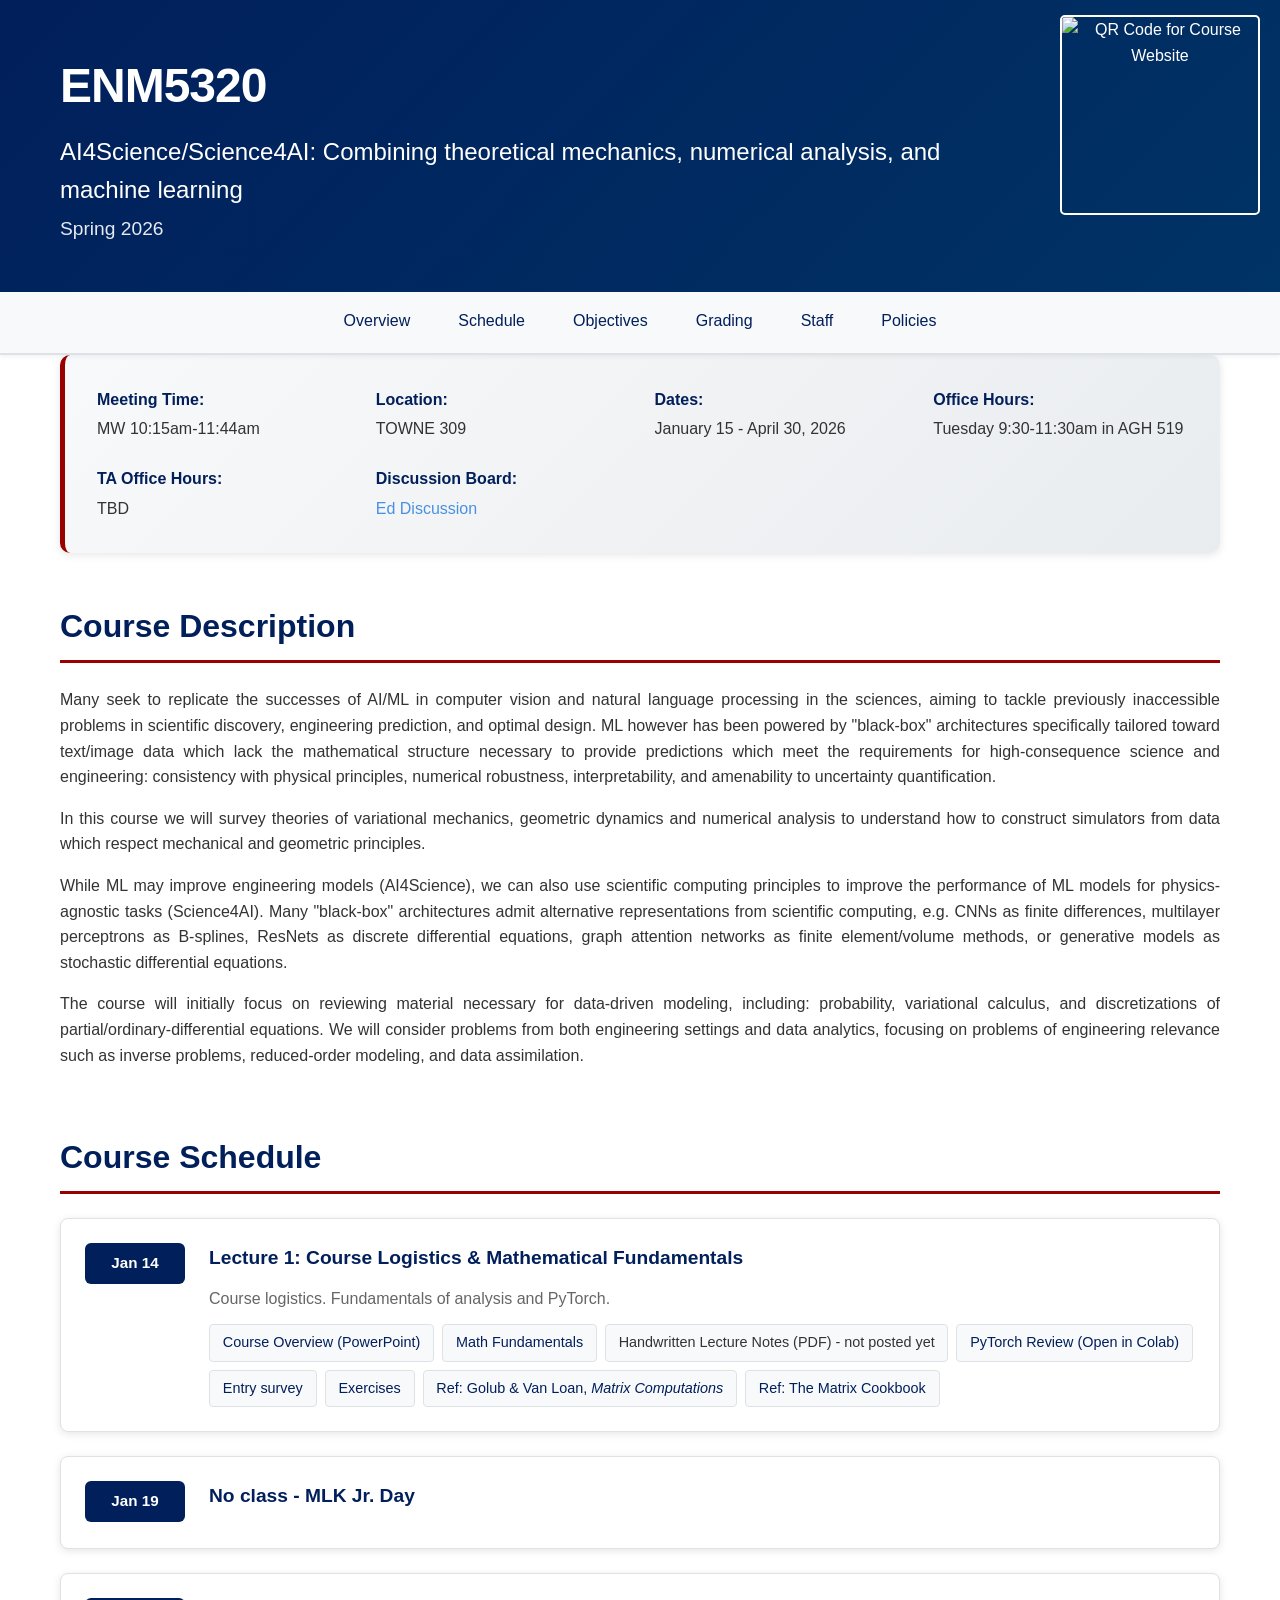
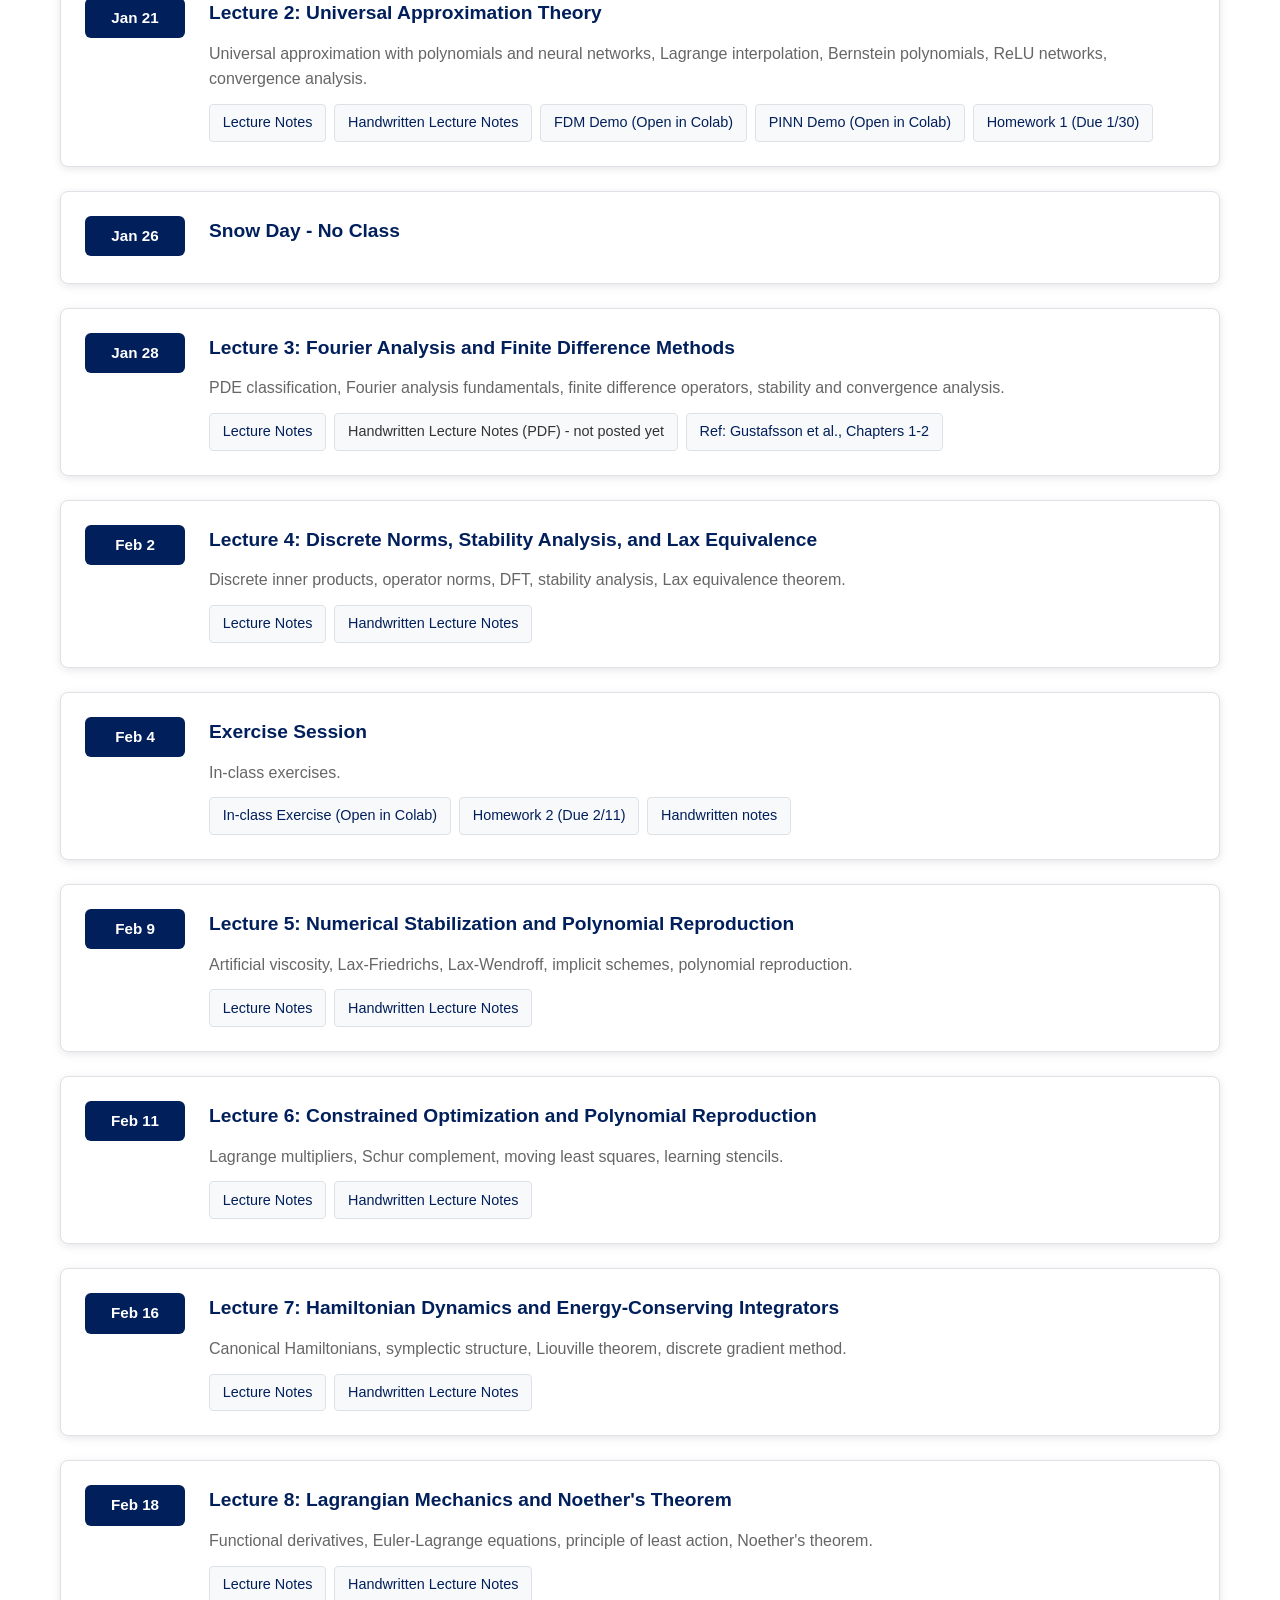
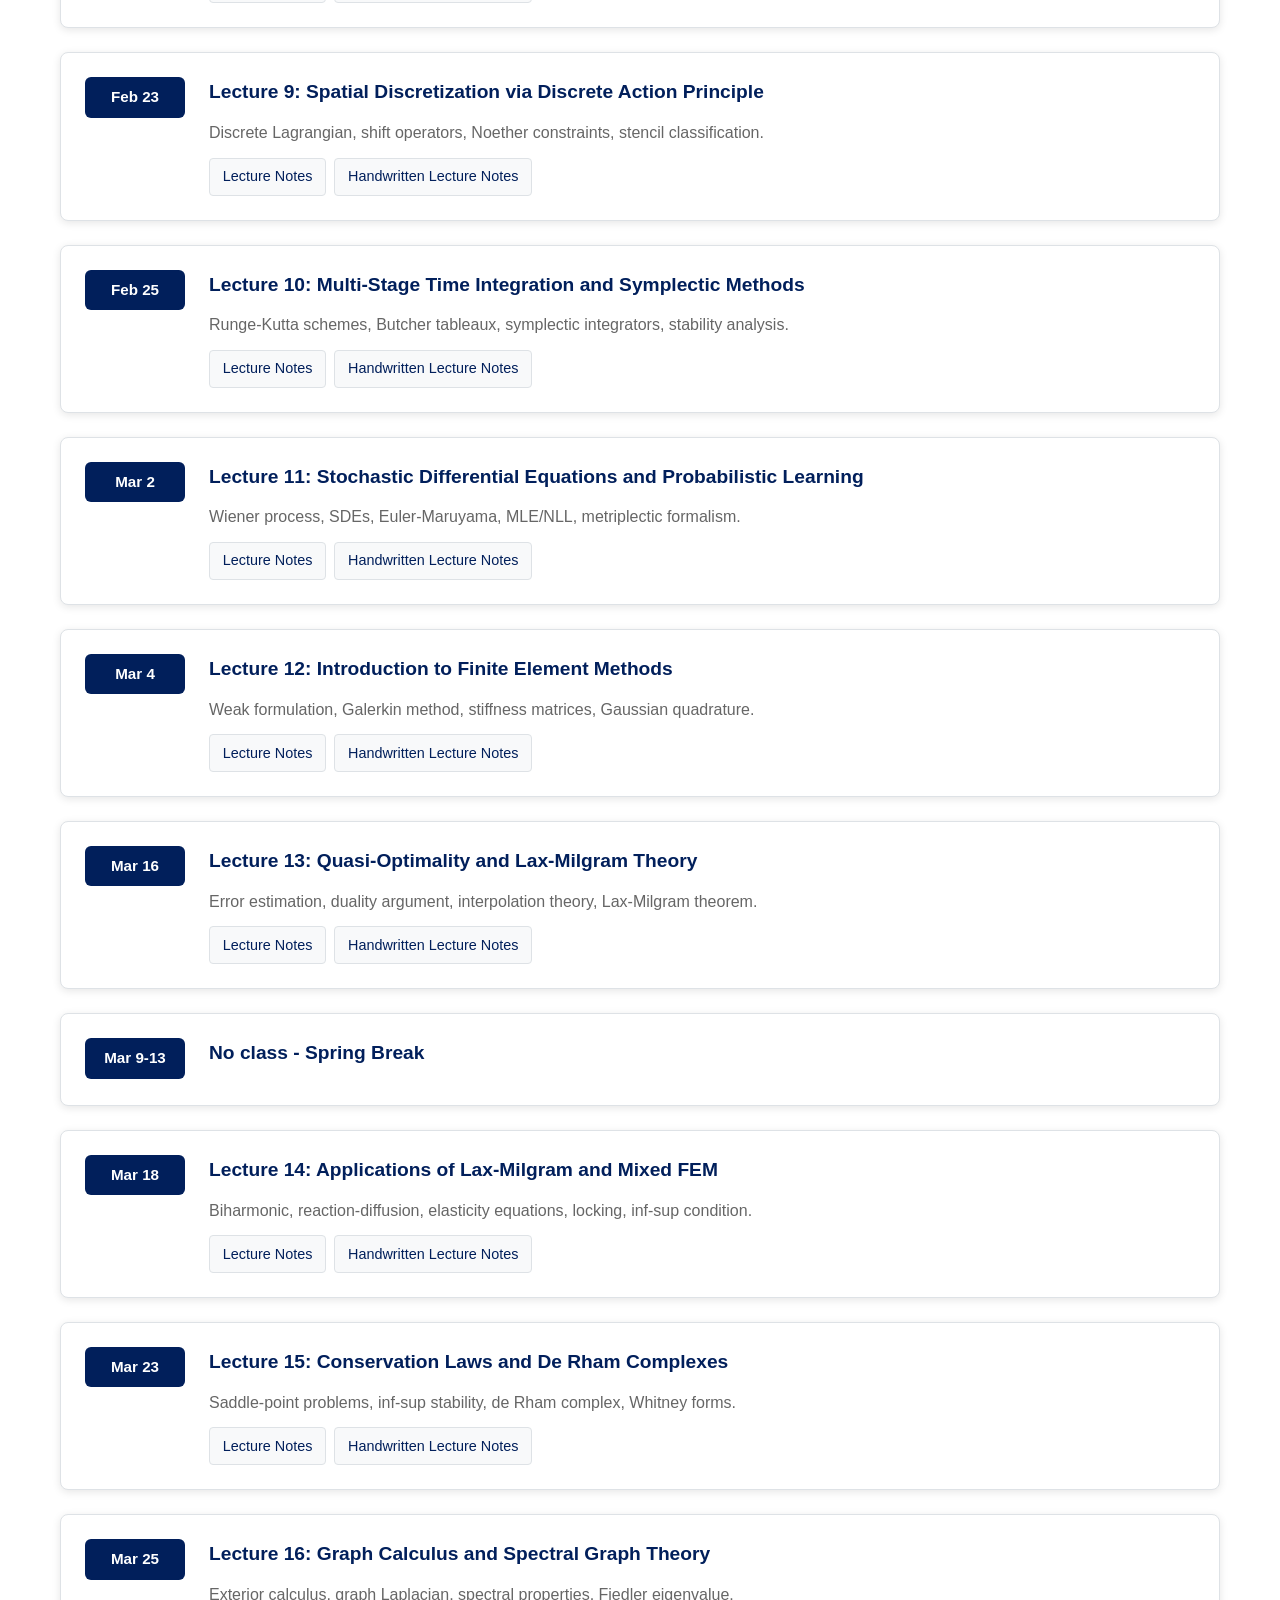
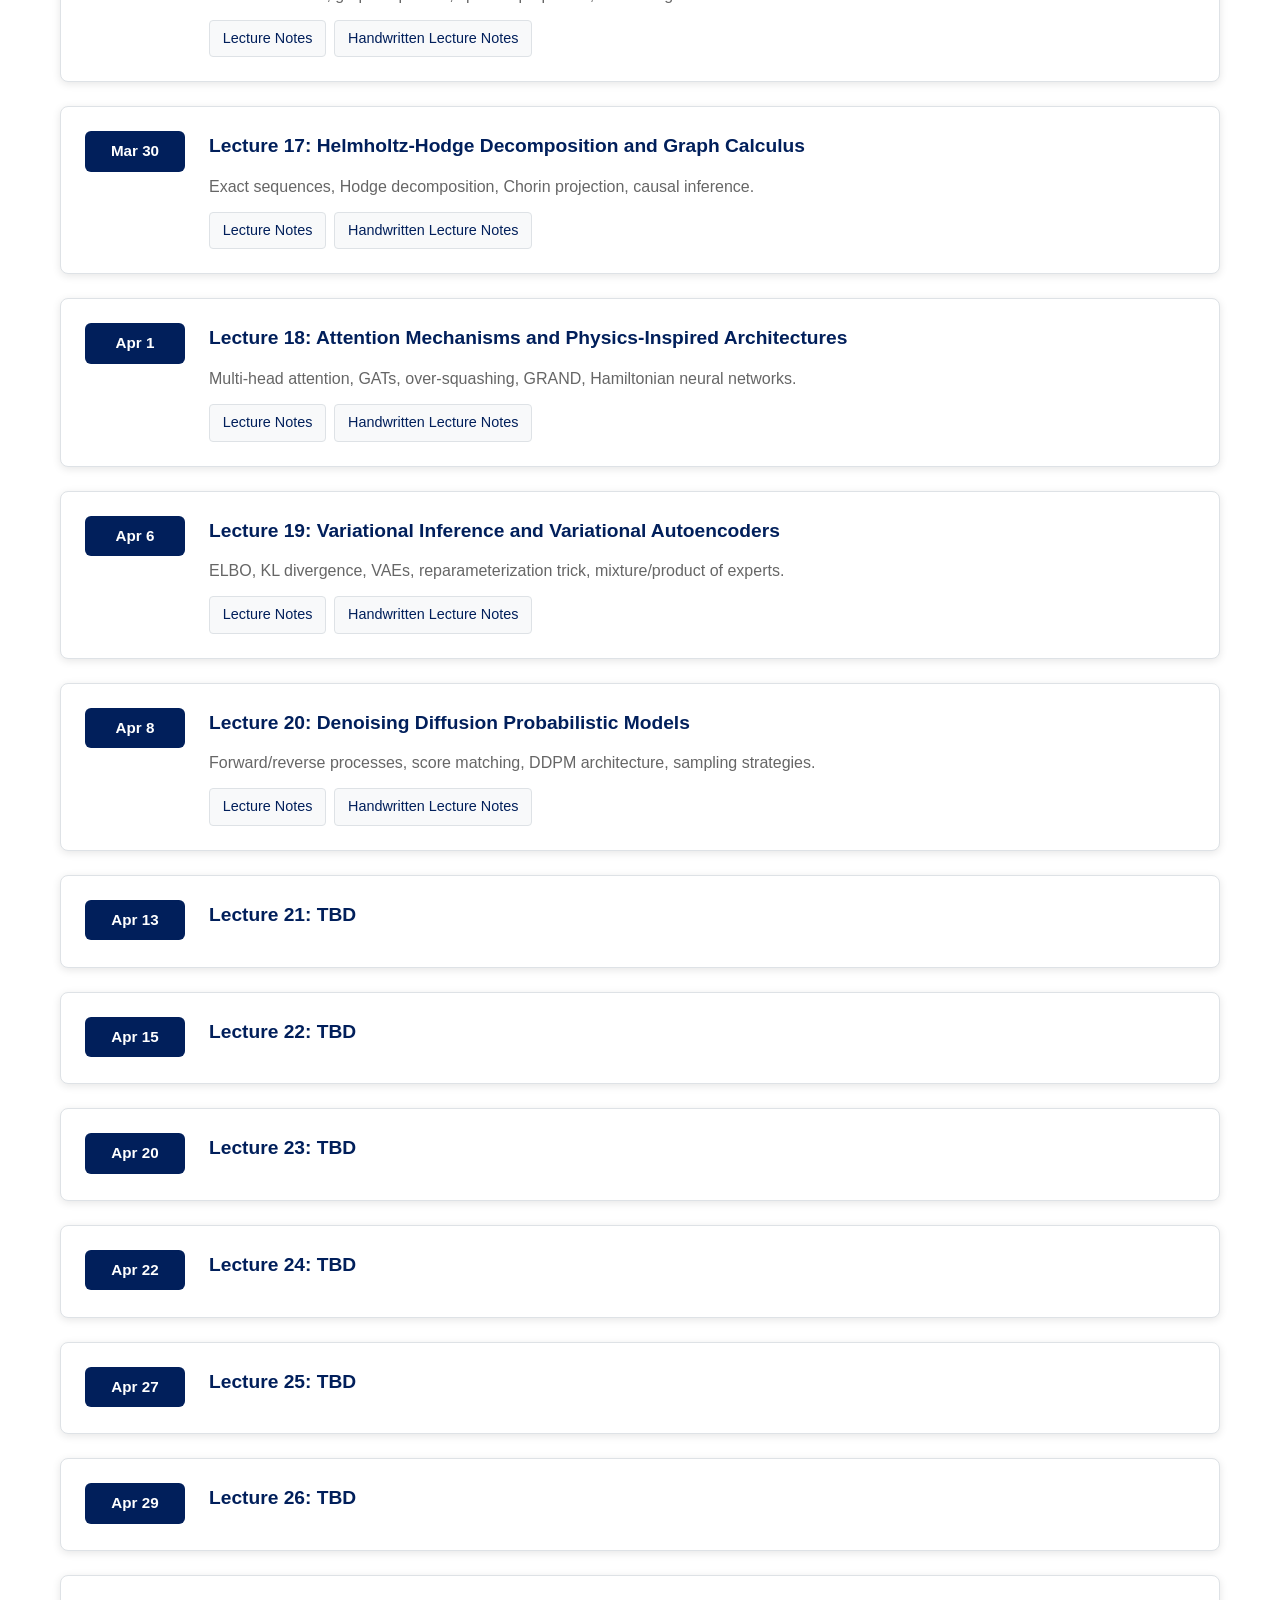
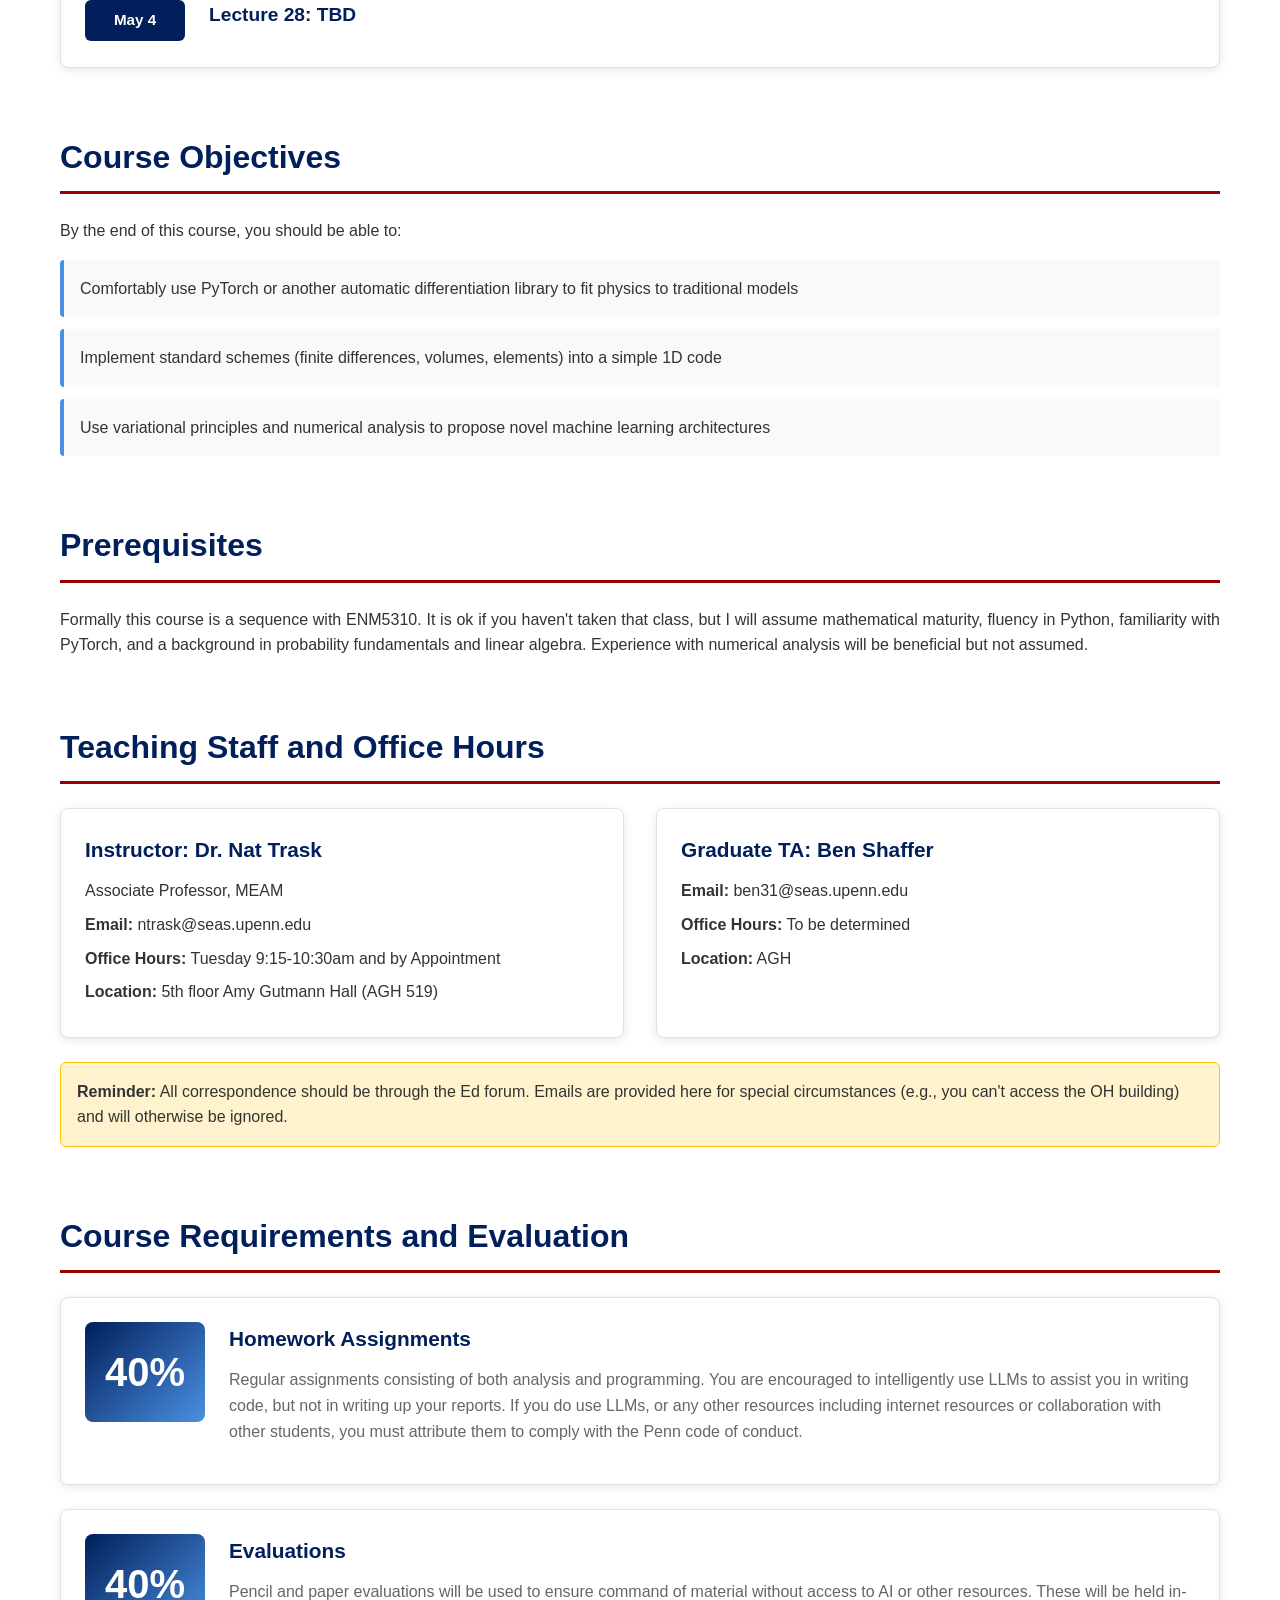
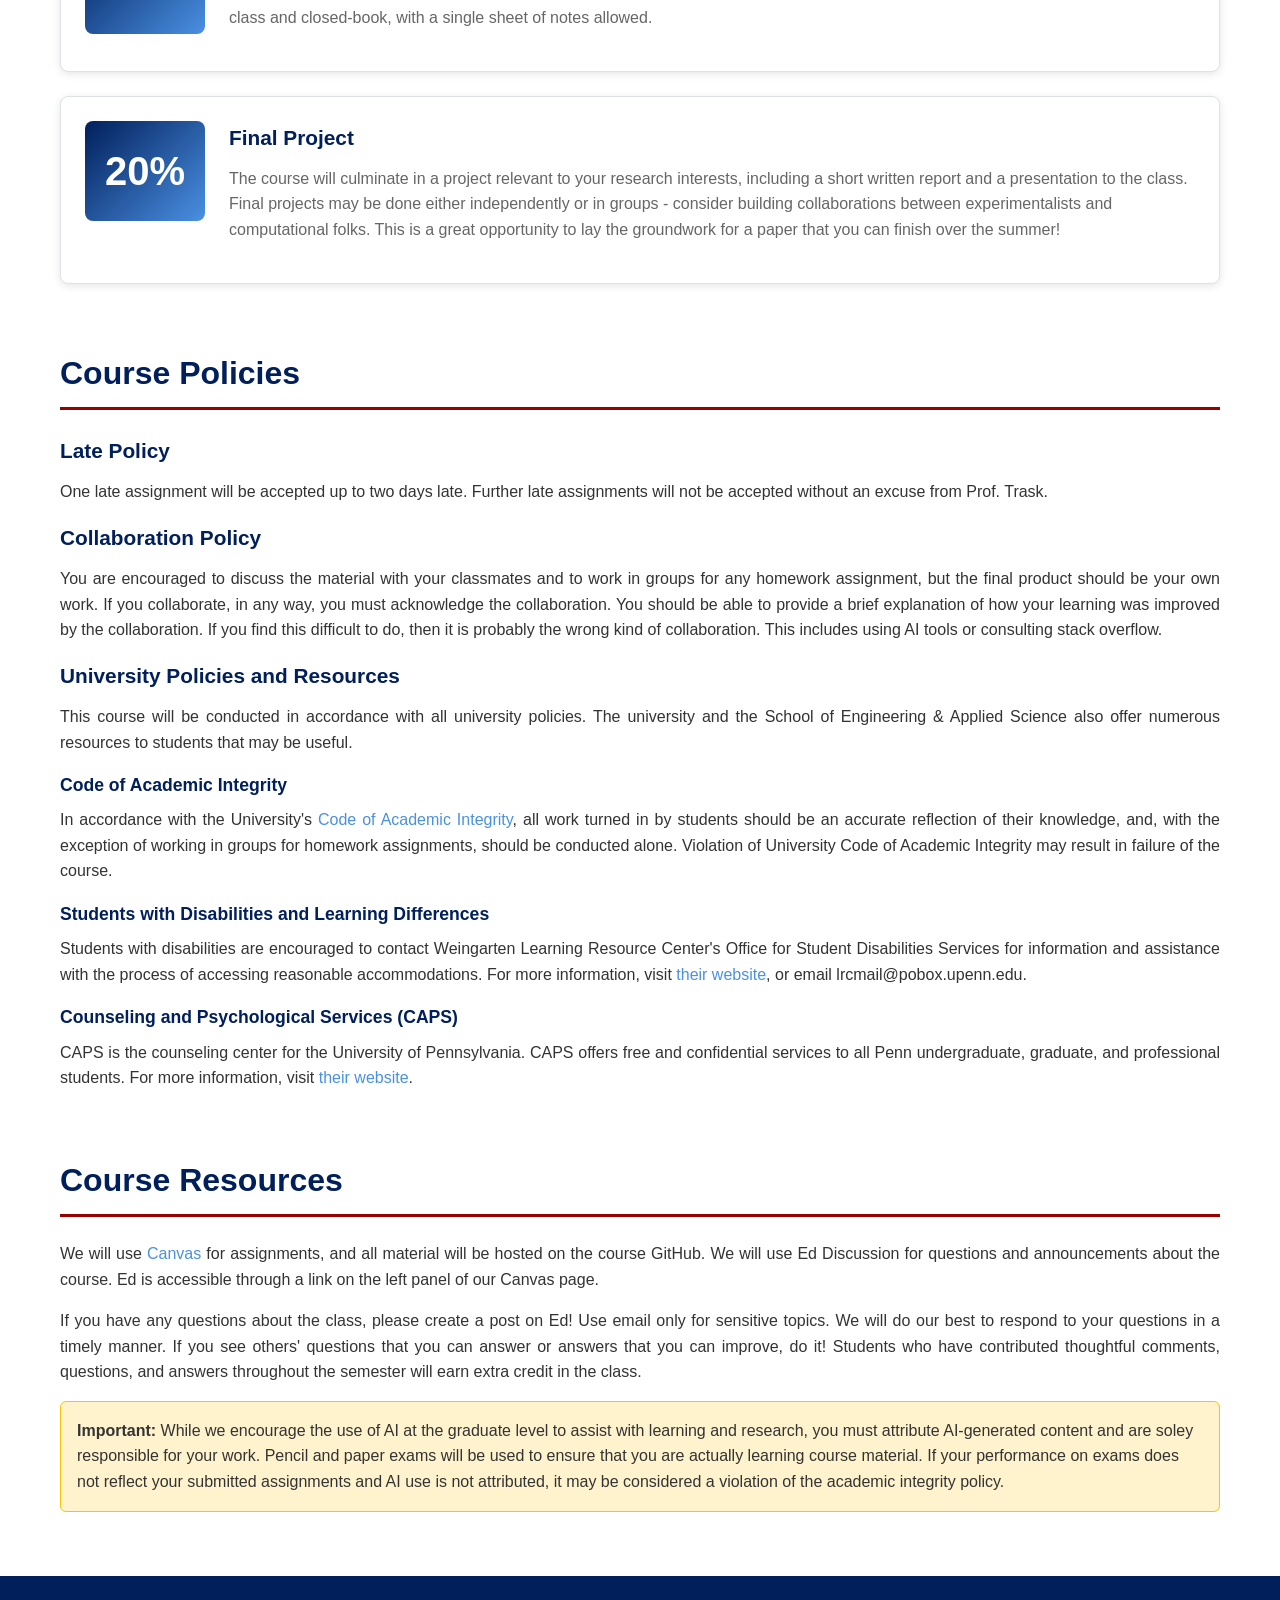
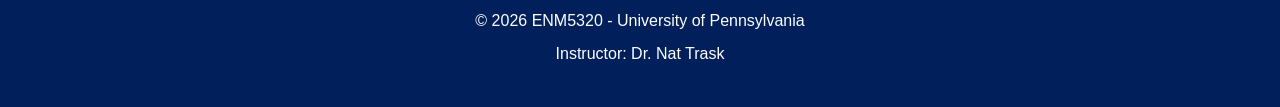
==== index.html @ baf9ade8 "add link to handwritten notes in resources section" ====
<!DOCTYPE html>
<html lang="en">
<head>
    <meta charset="UTF-8">
    <meta name="viewport" content="width=device-width, initial-scale=1.0">
    <title>ENM5320 - AI4Science/Science4AI - Spring 2026</title>
    <link rel="stylesheet" href="styles.css">
</head>
<body>
    <header style="position: relative;">
        <img src="qrcode_natrask.github.io.png" alt="QR Code for Course Website" style="position: absolute; top: 15px; right: 20px; width: 200px; height: 200px; border: 2px solid white; border-radius: 5px;">
        <div class="container" style="text-align: left; padding-right: 220px;">
            <h1 style="text-align: left;">ENM5320</h1>
            <p class="subtitle" style="text-align: left;">AI4Science/Science4AI: Combining theoretical mechanics, numerical analysis, and machine learning</p>
            <p class="term" style="text-align: left;">Spring 2026</p>
        </div>
    </header>

    <nav>
        <div class="container">
            <ul>
                <li><a href="#overview">Overview</a></li>
                <li><a href="#schedule">Schedule</a></li>
                <li><a href="#objectives">Objectives</a></li>
                <li><a href="#grading">Grading</a></li>
                <li><a href="#staff">Staff</a></li>
                <li><a href="#policies">Policies</a></li>
            </ul>
        </div>
    </nav>

    <main class="container">
        <!-- Course Info Box -->
        <section class="course-info">
            <div class="info-grid">
                <div class="info-item">
                    <strong>Meeting Time:</strong> MW 10:15am-11:44am
                </div>
                <div class="info-item">
                    <strong>Location:</strong> TOWNE 309
                </div>
                <div class="info-item">
                    <strong>Dates:</strong> January 15 - April 30, 2026
                </div>
                <div class="info-item">
                    <strong>Office Hours:</strong> Tuesday 9:30-11:30am in AGH 519
                </div>
                <div class="info-item">
                    <strong>TA Office Hours:</strong> TBD
                </div>
                <div class="info-item">
                    <strong>Discussion Board:</strong> <a href="https://edstem.org/us/courses/74501" target="_blank">Ed Discussion</a>
                </div>
            </div>
        </section>

        <!-- Description -->
        <section id="overview">
            <h2>Course Description</h2>
            <p>Many seek to replicate the successes of AI/ML in computer vision and natural language processing in the sciences, aiming to tackle previously inaccessible problems in scientific discovery, engineering prediction, and optimal design. ML however has been powered by "black-box" architectures specifically tailored toward text/image data which lack the mathematical structure necessary to provide predictions which meet the requirements for high-consequence science and engineering: consistency with physical principles, numerical robustness, interpretability, and amenability to uncertainty quantification.</p>
            
            <p>In this course we will survey theories of variational mechanics, geometric dynamics and numerical analysis to understand how to construct simulators from data which respect mechanical and geometric principles.</p>
            
            <p>While ML may improve engineering models (AI4Science), we can also use scientific computing principles to improve the performance of ML models for physics-agnostic tasks (Science4AI). Many "black-box" architectures admit alternative representations from scientific computing, e.g. CNNs as finite differences, multilayer perceptrons as B-splines, ResNets as discrete differential equations, graph attention networks as finite element/volume methods, or generative models as stochastic differential equations.</p>
            
            <p>The course will initially focus on reviewing material necessary for data-driven modeling, including: probability, variational calculus, and discretizations of partial/ordinary-differential equations. We will consider problems from both engineering settings and data analytics, focusing on problems of engineering relevance such as inverse problems, reduced-order modeling, and data assimilation.</p>
        </section>

        <!-- Schedule -->
        <section id="schedule">
            <h2>Course Schedule</h2>
            <div class="schedule">
                <!-- January -->
                <div class="lecture-item">
                    <div class="lecture-date">Jan 14</div>
                    <div class="lecture-content">
                        <h3>Lecture 1: Course Logistics & Mathematical Fundamentals</h3>
                        <p>Course logistics. Fundamentals of analysis and PyTorch.</p>
                        <ul class="resources">
                            <li><a href="NewMaterial/Lecture01_Jan15/overview.pptx">Course Overview (PowerPoint)</a></li>
                            <li><a href="NewMaterial/Lecture01_Jan15/Analysis.html">Math Fundamentals</a></li>
                            <li>Handwritten Lecture Notes (PDF) - not posted yet</li>
                            <li><a href="https://colab.research.google.com/github/natrask/ENM5320-2026/blob/main/NewMaterial/Lecture01_Jan15/pytorch_review.ipynb" target="_blank">PyTorch Review (Open in Colab)</a></li>
                            <li><a href="https://forms.gle/CsouW39mNvYSPHX8A">Entry survey</a></li>
                            <li><a href="NewMaterial/Lecture01_Jan15/Exercises.html">Exercises</a></li>
                            <li><a href="https://find.library.upenn.edu/catalog/9977066647603681?hld_id=53791354980003681" target="_blank"> Ref: Golub & Van Loan, <em>Matrix Computations</em></a></li>
                            <li><a href="https://www.math.uwaterloo.ca/~hwolkowi/matrixcookbook.pdf" target="_blank">Ref: The Matrix Cookbook</a></li>
                        </ul>
                    </div>
                </div>

                <div class="lecture-item">
                    <div class="lecture-date">Jan 19</div>
                    <div class="lecture-content">
                        <h3>No class - MLK Jr. Day</h3>
                    </div>
                </div>

                <div class="lecture-item">
                    <div class="lecture-date">Jan 21</div>
                    <div class="lecture-content">
                        <h3>Lecture 2: Universal Approximation Theory</h3>
                        <p>Universal approximation with polynomials and neural networks, Lagrange interpolation, Bernstein polynomials, ReLU networks, convergence analysis.</p>
                        <ul class="resources">
                            <li><a href="NewMaterial/Lecture02_Jan20/Lecture_2.html">Lecture Notes</a></li>
                            <li><a href="2025_lecturenotes/Lecture_2.pdf">Handwritten Lecture Notes</a></li>
                            <li><a href="https://colab.research.google.com/github/natrask/ENM5320-2026/blob/main/NewMaterial/Lecture02_Jan20/FDM_demo.ipynb" target="_blank">FDM Demo (Open in Colab)</a></li>
                            <li><a href="https://colab.research.google.com/github/natrask/ENM5320-2026/blob/main/NewMaterial/Lecture02_Jan20/PINN_demo.ipynb" target="_blank">PINN Demo (Open in Colab)</a></li>
                            <li><a href="NewMaterial/Lecture02_Jan20/homework1.html">Homework 1 (Due 1/30)</a></li>
                        </ul>
                    </div>
                </div>

                <div class="lecture-item">
                    <div class="lecture-date">Jan 26</div>
                    <div class="lecture-content">
                        <h3>Snow Day - No Class</h3>
                    </div>
                </div>

                <div class="lecture-item">
                    <div class="lecture-date">Jan 28</div>
                    <div class="lecture-content">
                        <h3>Lecture 3: Fourier Analysis and Finite Difference Methods</h3>
                        <p>PDE classification, Fourier analysis fundamentals, finite difference operators, stability and convergence analysis.</p>
                        <ul class="resources">
                            <li><a href="NewMaterial/Lecture02_Jan22/Lecture_3.html">Lecture Notes</a></li>
                            <li>Handwritten Lecture Notes (PDF) - not posted yet</li>
                            <li><a href="https://find.library.upenn.edu/catalog/9977071082103681?hld_id=53499053800003681" target="_blank">Ref: Gustafsson et al., Chapters 1-2</a></li>
                        </ul>
                    </div>
                </div>

                <!-- February -->
                <div class="lecture-item">
                    <div class="lecture-date">Feb 2</div>
                    <div class="lecture-content">
                        <h3>Lecture 4: Discrete Norms, Stability Analysis, and Lax Equivalence</h3>
                        <p>Discrete inner products, operator norms, DFT, stability analysis, Lax equivalence theorem.</p>
                        <ul class="resources">
                            <li><a href="NewMaterial/Lecture03_Jan27/Lecture_4.html">Lecture Notes</a></li>
                            <li><a href="2025_lecturenotes/Lecture_4.pdf">Handwritten Lecture Notes</a></li>
                        </ul>
                    </div>
                </div>

                <div class="lecture-item">
                    <div class="lecture-date">Feb 4</div>
                    <div class="lecture-content">
                        <h3>Exercise Session</h3>
                        <p>In-class exercises.</p>
                        <ul class="resources">
                            <li><a href="https://colab.research.google.com/github/natrask/ENM5320-2026/blob/main/NewMaterial/Lecture06_Feb05/inclass.ipynb" target="_blank">In-class Exercise (Open in Colab)</a></li>
                            <li><a href="NewMaterial/Lecture06_Feb05/homework2.html">Homework 2 (Due 2/11)</a></li>
                            <li><a href="NewMaterial/Lecture06_Feb05/feb_4_notes.pdf" target="_blank">Handwritten notes</a></li>
                        </ul>
                    </div>
                </div>

                <div class="lecture-item">
                    <div class="lecture-date">Feb 9</div>
                    <div class="lecture-content">
                        <h3>Lecture 5: Numerical Stabilization and Polynomial Reproduction</h3>
                        <p>Artificial viscosity, Lax-Friedrichs, Lax-Wendroff, implicit schemes, polynomial reproduction.</p>
                        <ul class="resources">
                            <li><a href="NewMaterial/Lecture04_Jan29/Lecture_5.html">Lecture Notes</a></li>
                            <li><a href="2025_lecturenotes/Lecture_5.pdf">Handwritten Lecture Notes</a></li>
                        </ul>
                    </div>
                </div>

                <div class="lecture-item">
                    <div class="lecture-date">Feb 11</div>
                    <div class="lecture-content">
                        <h3>Lecture 6: Constrained Optimization and Polynomial Reproduction</h3>
                        <p>Lagrange multipliers, Schur complement, moving least squares, learning stencils.</p>
                        <ul class="resources">
                            <li><a href="NewMaterial/Lecture06_Feb03/Lecture_6.html">Lecture Notes</a></li>
                            <li><a href="2025_lecturenotes/Lecture_6.pdf">Handwritten Lecture Notes</a></li>
                        </ul>
                    </div>
                </div>

                <div class="lecture-item">
                    <div class="lecture-date">Feb 16</div>
                    <div class="lecture-content">
                        <h3>Lecture 7: Hamiltonian Dynamics and Energy-Conserving Integrators</h3>
                        <p>Canonical Hamiltonians, symplectic structure, Liouville theorem, discrete gradient method.</p>
                        <ul class="resources">
                            <li><a href="NewMaterial/Lecture07_Feb05/Lecture_7.html">Lecture Notes</a></li>
                            <li><a href="2025_lecturenotes/Lecture_7.pdf">Handwritten Lecture Notes</a></li>
                        </ul>
                    </div>
                </div>

                <div class="lecture-item">
                    <div class="lecture-date">Feb 18</div>
                    <div class="lecture-content">
                        <h3>Lecture 8: Lagrangian Mechanics and Noether's Theorem</h3>
                        <p>Functional derivatives, Euler-Lagrange equations, principle of least action, Noether's theorem.</p>
                        <ul class="resources">
                            <li><a href="NewMaterial/Lecture08_Feb12/Lecture_8.html">Lecture Notes</a></li>
                            <li><a href="2025_lecturenotes/Lecture_8.pdf">Handwritten Lecture Notes</a></li>
                        </ul>
                    </div>
                </div>

                <div class="lecture-item">
                    <div class="lecture-date">Feb 23</div>
                    <div class="lecture-content">
                        <h3>Lecture 9: Spatial Discretization via Discrete Action Principle</h3>
                        <p>Discrete Lagrangian, shift operators, Noether constraints, stencil classification.</p>
                        <ul class="resources">
                            <li><a href="NewMaterial/Lecture09_Feb17/Lecture_9.html">Lecture Notes</a></li>
                            <li><a href="2025_lecturenotes/Lecture_9.pdf">Handwritten Lecture Notes</a></li>
                        </ul>
                    </div>
                </div>

                <div class="lecture-item">
                    <div class="lecture-date">Feb 25</div>
                    <div class="lecture-content">
                        <h3>Lecture 10: Multi-Stage Time Integration and Symplectic Methods</h3>
                        <p>Runge-Kutta schemes, Butcher tableaux, symplectic integrators, stability analysis.</p>
                        <ul class="resources">
                            <li><a href="NewMaterial/Lecture10_Feb19/Lecture_10.html">Lecture Notes</a></li>
                            <li><a href="2025_lecturenotes/Lecture_10.pdf">Handwritten Lecture Notes</a></li>
                        </ul>
                    </div>
                </div>

                <div class="lecture-item">
                    <div class="lecture-date">Mar 2</div>
                    <div class="lecture-content">
                        <h3>Lecture 11: Stochastic Differential Equations and Probabilistic Learning</h3>
                        <p>Wiener process, SDEs, Euler-Maruyama, MLE/NLL, metriplectic formalism.</p>
                        <ul class="resources">
                            <li><a href="NewMaterial/Lecture11_Feb24/Lecture_11.html">Lecture Notes</a></li>
                            <li><a href="2025_lecturenotes/Lecture_11.pdf">Handwritten Lecture Notes</a></li>
                        </ul>
                    </div>
                </div>

                <!-- March -->
                <div class="lecture-item">
                    <div class="lecture-date">Mar 4</div>
                    <div class="lecture-content">
                        <h3>Lecture 12: Introduction to Finite Element Methods</h3>
                        <p>Weak formulation, Galerkin method, stiffness matrices, Gaussian quadrature.</p>
                        <ul class="resources">
                            <li><a href="NewMaterial/Lecture12_Feb26/Lecture_12.html">Lecture Notes</a></li>
                            <li><a href="2025_lecturenotes/Lecture_12.pdf">Handwritten Lecture Notes</a></li>
                        </ul>
                    </div>
                </div>

                <div class="lecture-item">
                    <div class="lecture-date">Mar 16</div>
                    <div class="lecture-content">
                        <h3>Lecture 13: Quasi-Optimality and Lax-Milgram Theory</h3>
                        <p>Error estimation, duality argument, interpolation theory, Lax-Milgram theorem.</p>
                        <ul class="resources">
                            <li><a href="NewMaterial/Lecture13_Feb26/Lecture_13.html">Lecture Notes</a></li>
                            <li><a href="2025_lecturenotes/Lecture_13.pdf">Handwritten Lecture Notes</a></li>
                        </ul>
                    </div>
                </div>

                <div class="lecture-item">
                    <div class="lecture-date">Mar 9-13</div>
                    <div class="lecture-content">
                        <h3>No class - Spring Break</h3>
                    </div>
                </div>

                <div class="lecture-item">
                    <div class="lecture-date">Mar 18</div>
                    <div class="lecture-content">
                        <h3>Lecture 14: Applications of Lax-Milgram and Mixed FEM</h3>
                        <p>Biharmonic, reaction-diffusion, elasticity equations, locking, inf-sup condition.</p>
                        <ul class="resources">
                            <li><a href="NewMaterial/Lecture14_Mar05/Lecture_14.html">Lecture Notes</a></li>
                            <li><a href="2025_lecturenotes/Lecture_14.pdf">Handwritten Lecture Notes</a></li>
                        </ul>
                    </div>
                </div>

                <div class="lecture-item">
                    <div class="lecture-date">Mar 23</div>
                    <div class="lecture-content">
                        <h3>Lecture 15: Conservation Laws and De Rham Complexes</h3>
                        <p>Saddle-point problems, inf-sup stability, de Rham complex, Whitney forms.</p>
                        <ul class="resources">
                            <li><a href="NewMaterial/Lecture15_Mar17/Lecture_15.html">Lecture Notes</a></li>
                            <li><a href="2025_lecturenotes/Lecture_15.pdf">Handwritten Lecture Notes</a></li>
                        </ul>
                    </div>
                </div>

                <div class="lecture-item">
                    <div class="lecture-date">Mar 25</div>
                    <div class="lecture-content">
                        <h3>Lecture 16: Graph Calculus and Spectral Graph Theory</h3>
                        <p>Exterior calculus, graph Laplacian, spectral properties, Fiedler eigenvalue.</p>
                        <ul class="resources">
                            <li><a href="NewMaterial/Lecture16_Mar19/Lecture_16.html">Lecture Notes</a></li>
                            <li><a href="2025_lecturenotes/Lecture_16.pdf">Handwritten Lecture Notes</a></li>
                        </ul>
                    </div>
                </div>

                <div class="lecture-item">
                    <div class="lecture-date">Mar 30</div>
                    <div class="lecture-content">
                        <h3>Lecture 17: Helmholtz-Hodge Decomposition and Graph Calculus</h3>
                        <p>Exact sequences, Hodge decomposition, Chorin projection, causal inference.</p>
                        <ul class="resources">
                            <li><a href="NewMaterial/Lecture17_Mar24/Lecture_17.html">Lecture Notes</a></li>
                            <li><a href="2025_lecturenotes/Lecture_17.pdf">Handwritten Lecture Notes</a></li>
                        </ul>
                    </div>
                </div>

                <div class="lecture-item">
                    <div class="lecture-date">Apr 1</div>
                    <div class="lecture-content">
                        <h3>Lecture 18: Attention Mechanisms and Physics-Inspired Architectures</h3>
                        <p>Multi-head attention, GATs, over-squashing, GRAND, Hamiltonian neural networks.</p>
                        <ul class="resources">
                            <li><a href="NewMaterial/Lecture18_Mar26/Lecture_18.html">Lecture Notes</a></li>
                            <li><a href="2025_lecturenotes/Lecture_18.pdf">Handwritten Lecture Notes</a></li>
                        </ul>
                    </div>
                </div>

                <!-- April -->
                <div class="lecture-item">
                    <div class="lecture-date">Apr 6</div>
                    <div class="lecture-content">
                        <h3>Lecture 19: Variational Inference and Variational Autoencoders</h3>
                        <p>ELBO, KL divergence, VAEs, reparameterization trick, mixture/product of experts.</p>
                        <ul class="resources">
                            <li><a href="NewMaterial/Lecture19_Mar31/Lecture_19.html">Lecture Notes</a></li>
                            <li><a href="2025_lecturenotes/Lecture_19.pdf">Handwritten Lecture Notes</a></li>
                        </ul>
                    </div>
                </div>

                <div class="lecture-item">
                    <div class="lecture-date">Apr 8</div>
                    <div class="lecture-content">
                        <h3>Lecture 20: Denoising Diffusion Probabilistic Models</h3>
                        <p>Forward/reverse processes, score matching, DDPM architecture, sampling strategies.</p>
                        <ul class="resources">
                            <li><a href="NewMaterial/Lecture20_Apr02/Lecture_20.html">Lecture Notes</a></li>
                            <li><a href="2025_lecturenotes/Lecture_20.pdf">Handwritten Lecture Notes</a></li>
                        </ul>
                    </div>
                </div>

                <div class="lecture-item">
                    <div class="lecture-date">Apr 13</div>
                    <div class="lecture-content">
                        <h3>Lecture 21: TBD</h3>
                    </div>
                </div>

                <div class="lecture-item">
                    <div class="lecture-date">Apr 15</div>
                    <div class="lecture-content">
                        <h3>Lecture 22: TBD</h3>
                    </div>
                </div>

                <div class="lecture-item">
                    <div class="lecture-date">Apr 20</div>
                    <div class="lecture-content">
                        <h3>Lecture 23: TBD</h3>
                    </div>
                </div>

                <div class="lecture-item">
                    <div class="lecture-date">Apr 22</div>
                    <div class="lecture-content">
                        <h3>Lecture 24: TBD</h3>
                    </div>
                </div>

                <div class="lecture-item">
                    <div class="lecture-date">Apr 27</div>
                    <div class="lecture-content">
                        <h3>Lecture 25: TBD</h3>
                    </div>
                </div>

                <div class="lecture-item">
                    <div class="lecture-date">Apr 29</div>
                    <div class="lecture-content">
                        <h3>Lecture 26: TBD</h3>
                    </div>
                </div>

                <div class="lecture-item">
                    <div class="lecture-date">May 4</div>
                    <div class="lecture-content">
                        <h3>Lecture 28: TBD</h3>
                    </div>
                </div>
                <!-- 
                <div class="lecture-item">
                    <div class="lecture-date">Jan 22</div>
                    <div class="lecture-content">
                        <h3>Finite difference crash course</h3>
                        <p>Fourier analysis, grid functions, analysis for solutions to linear transport.</p>
                        <ul class="resources">
                            <li><a href="OldNotes/ENM5320/Lecture%20Notes/Lecture_2.pdf">Lecture notes</a></li>
                            <li><a href="OldNotes/ENM5320/Assignments/ENM5320__HW1.pdf">Homework 1</a> - Due 1/29</li>
                            <li><a href="OldNotes/ENM5320/Code/Lecture01.ipynb">Jupyter notebook</a></li>
                            <li><a href="https://find.library.upenn.edu/catalog/9977071082103681?hld_id=53499053800003681" target="_blank">E-book reference</a> (Ch. 1-2 of Gustafsson)</li>
                        </ul>
                    </div>
                </div>

                <div class="lecture-item">
                    <div class="lecture-date">Jan 29</div>
                    <div class="lecture-content">
                        <h3>Virtual lecture: Introduction to data-driven models</h3>
                        <p>Finite difference code and pytorch review.</p>
                        <ul class="resources">
                            <li><a href="https://www.youtube.com/watch?v=z7enURoFU3k" target="_blank">Lecture video</a></li>
                        </ul>
                    </div>
                </div>

                <div class="lecture-item">
                    <div class="lecture-date">Jan 31</div>
                    <div class="lecture-content">
                        <h3>Stability analysis and the Lax equivalence theorem</h3>
                        <p>Fundamental theorem of finite differences.</p>
                        <ul class="resources">
                            <li><a href="OldNotes/ENM5320/Lecture%20Notes/Lecture_4.pdf">Lecture notes</a></li>
                            <li><a href="OldNotes/ENM5320/Code/finiteDifferenceExample.ipynb">Example code (numpy)</a></li>
                        </ul>
                    </div>
                </div>

                <div class="lecture-item">
                    <div class="lecture-date">Feb 3</div>
                    <div class="lecture-content">
                        <h3>Designing learning architectures with consistency and stability guarantees</h3>
                        <ul class="resources">
                            <li><a href="OldNotes/ENM5320/Lecture%20Notes/Lecture_5.pdf">Lecture notes</a></li>
                            <li><a href="OldNotes/ENM5320/Code/PyTorchFDM.ipynb">Example code (PyTorch)</a></li>
                            <li><a href="OldNotes/ENM5320/Assignments/ENM5320__HW2.pdf">Homework 2</a> - Due 2/10</li>
                        </ul>
                    </div>
                </div>

                <div class="lecture-item">
                    <div class="lecture-date">Feb 5</div>
                    <div class="lecture-content">
                        <h3>Nonlinear stability analysis</h3>
                        <p>Constrained quadratic programming, and polynomial reproduction.</p>
                        <ul class="resources">
                            <li><a href="OldNotes/ENM5320/Lecture%20Notes/Lecture_6.pdf">Lecture notes</a></li>
                            <li><a href="OldNotes/ENM5320/Lecture%20Notes/Lecture_6_addendum.pdf">Lecture notes - addendum</a></li>
                        </ul>
                    </div>
                </div>

                <div class="lecture-item">
                    <div class="lecture-date">Feb 10</div>
                    <div class="lecture-content">
                        <h3>Coding tutorial: nonlinear stencils</h3>
                        <ul class="resources">
                            <li><a href="OldNotes/ENM5320/Code/Trainable_Nonlinear_Stencil.ipynb">Code</a></li>
                            <li><a href="https://www.youtube.com/watch?v=U6bb5Fv-i-c" target="_blank">YouTube lecture</a></li>
                        </ul>
                    </div>
                </div>

                <div class="lecture-item">
                    <div class="lecture-date">Feb 12</div>
                    <div class="lecture-content">
                        <h3>Hamiltonian systems and discrete gradients</h3>
                        <ul class="resources">
                            <li><a href="OldNotes/ENM5320/Lecture%20Notes/Lecture_7.pdf">Lecture notes</a></li>
                        </ul>
                    </div>
                </div>

                <div class="lecture-item">
                    <div class="lecture-date">Feb 17</div>
                    <div class="lecture-content">
                        <h3>Lagrangian mechanics</h3>
                        <p>Functional derivatives, the principle of least action, Legendre transforms and Noether's theorem.</p>
                        <ul class="resources">
                            <li><a href="OldNotes/ENM5320/Lecture%20Notes/Lecture_8.pdf">Lecture notes</a></li>
                            <li><a href="https://www.feynmanlectures.caltech.edu/II_19.html" target="_blank">Feynman lecture on least action</a></li>
                            <li><a href="https://greydanus.github.io/2020/03/10/lagrangian-nns/" target="_blank">Lagrangian neural networks</a></li>
                        </ul>
                    </div>
                </div>

                <div class="lecture-item">
                    <div class="lecture-date">Feb 19</div>
                    <div class="lecture-content">
                        <h3>Obtaining discrete structure-preserving stencils from the principle of least action</h3>
                        <ul class="resources">
                            <li><a href="OldNotes/ENM5320/Lecture%20Notes/Lecture_9.pdf">Lecture notes</a></li>
                            <li><a href="OldNotes/ENM5320/Lecture%20Notes/noether_thm_simple_proof.pdf">Additional proof for Noether's theorem</a></li>
                            <li><a href="OldNotes/ENM5320/Assignments/ENM5320__HW3.pdf">Homework 3</a> - Due 2/26</li>
                        </ul>
                    </div>
                </div>

                <div class="lecture-item">
                    <div class="lecture-date">Feb 24</div>
                    <div class="lecture-content">
                        <h3>Complete data-driven hyperbolic system model</h3>
                        <p>Time integration revisited: multi-stage/multi-step schemes, linear stability analysis, Stormer-Verlet.</p>
                        <ul class="resources">
                            <li><a href="OldNotes/ENM5320/Lecture%20Notes/Lecture_10.pdf">Lecture notes</a></li>
                            <li><a href="OldNotes/ENM5320/Code/HNN_demo/">Code</a></li>
                        </ul>
                    </div>
                </div>

                <div class="lecture-item">
                    <div class="lecture-date">Feb 26</div>
                    <div class="lecture-content">
                        <h3>Finishing last lecture, beginning midterm group miniprojects</h3>
                    </div>
                </div>

                <div class="lecture-item">
                    <div class="lecture-date">Mar 3</div>
                    <div class="lecture-content">
                        <h3>Stochastic processes</h3>
                        <p>Brief probability review. Maximum likelihood. Euler-Maruyama, and structure preserving stochastic dynamics.</p>
                        <ul class="resources">
                            <li><a href="OldNotes/ENM5320/Lecture%20Notes/Lecture_11.pdf">Lecture notes</a></li>
                            <li><a href="https://chrisrackauckas.com/assets/Papers/ChrisRackauckas-IntuitiveSDEs.pdf" target="_blank">Reference notes</a></li>
                        </ul>
                    </div>
                </div>

                <div class="lecture-item">
                    <div class="lecture-date">Mar 17</div>
                    <div class="lecture-content">
                        <h3>Introduction to Galerkin/Rayleigh-Ritz method and FEM</h3>
                        <p>Concluding finite difference method. FEM code tutorial.</p>
                        <ul class="resources">
                            <li><a href="OldNotes/ENM5320/Lecture%20Notes/Lecture_12.pdf">Lecture notes</a></li>
                            <li><a href="OldNotes/ENM5320/Code/finiteElement.py">Code</a></li>
                        </ul>
                    </div>
                </div>

                <div class="lecture-item">
                    <div class="lecture-date">Mar 19</div>
                    <div class="lecture-content">
                        <h3>Quasi-optimality estimates, nodal FEM and the interpolant</h3>
                        <p>Optimal convergence in L2/H1, abstract Lax-Milgram theory.</p>
                        <ul class="resources">
                            <li><a href="OldNotes/ENM5320/Lecture%20Notes/Lecture_13.pdf">Lecture notes</a></li>
                            <li><a href="OldNotes/ENM5320/Code/FEMconvergence.ipynb">Code</a></li>
                            <li>References: <a href="https://www.amazon.com/Numerical-Solution-Differential-Equations-Mathematics/dp/048646900X" target="_blank">Johnson</a>, <a href="https://link.springer.com/book/10.1007/978-0-387-75934-0" target="_blank">Brenner & Scott</a></li>
                        </ul>
                    </div>
                </div>

                <div class="lecture-item">
                    <div class="lecture-date">Mar 24/26</div>
                    <div class="lecture-content">
                        <h3>Application of Lax-Milgram</h3>
                        <p>Reaction-diffusion, elasticity, and incompressibility. Mixed finite element methods.</p>
                        <ul class="resources">
                            <li><a href="OldNotes/ENM5320/Lecture%20Notes/Lecture_14.pdf">Lecture notes</a></li>
                        </ul>
                    </div>
                </div>

                <div class="lecture-item">
                    <div class="lecture-date">Mar 31</div>
                    <div class="lecture-content">
                        <h3>Mixed finite element methods continued</h3>
                        <p>Inf-sup compatibility. Conservation structure and nonlinear perturbations.</p>
                        <ul class="resources">
                            <li><a href="OldNotes/ENM5320/Lecture%20Notes/Lecture_15.pdf">Lecture notes</a></li>
                        </ul>
                    </div>
                </div> -->
            </div>
        </section>

        <!-- Course Objectives -->
        <section id="objectives">
            <h2>Course Objectives</h2>
            <p>By the end of this course, you should be able to:</p>
            <ul class="objectives-list">
                <li>Comfortably use PyTorch or another automatic differentiation library to fit physics to traditional models</li>
                <li>Implement standard schemes (finite differences, volumes, elements) into a simple 1D code</li>
                <li>Use variational principles and numerical analysis to propose novel machine learning architectures</li>
            </ul>
        </section>

        <!-- Prerequisites -->
        <section id="prerequisites">
            <h2>Prerequisites</h2>
            <p>Formally this course is a sequence with ENM5310. It is ok if you haven't taken that class, but I will assume mathematical maturity, fluency in Python, familiarity with PyTorch, and a background in probability fundamentals and linear algebra. Experience with numerical analysis will be beneficial but not assumed.</p>
        </section>

        <!-- Teaching Staff -->
        <section id="staff">
            <h2>Teaching Staff and Office Hours</h2>
            <div class="staff-grid">
                <div class="staff-member">
                    <h3>Instructor: Dr. Nat Trask</h3>
                    <p>Associate Professor, MEAM</p>
                    <p><strong>Email:</strong> ntrask@seas.upenn.edu</p>
                    <p><strong>Office Hours:</strong> Tuesday 9:15-10:30am and by Appointment</p>
                    <p><strong>Location:</strong> 5th floor Amy Gutmann Hall (AGH 519)</p>
                </div>
                <div class="staff-member">
                    <h3>Graduate TA: Ben Shaffer</h3>
                    <p><strong>Email:</strong> ben31@seas.upenn.edu</p>
                    <p><strong>Office Hours:</strong> To be determined</p>
                    <p><strong>Location:</strong> AGH </p>
                </div>
            </div>
            <p class="note"><strong>Reminder:</strong> All correspondence should be through the Ed forum. Emails are provided here for special circumstances (e.g., you can't access the OH building) and will otherwise be ignored.</p>
        </section>

        <!-- Grading -->
        <section id="grading">
            <h2>Course Requirements and Evaluation</h2>
            <div class="grading-breakdown">
                <div class="grade-item">
                    <div class="grade-percent">40%</div>
                    <div class="grade-desc">
                        <h3>Homework Assignments</h3>
                        <p>Regular assignments consisting of both analysis and programming. You are encouraged to intelligently use LLMs to assist you in writing code, but not in writing up your reports. If you do use LLMs, or any other resources including internet resources or collaboration with other students, you must attribute them to comply with the Penn code of conduct.</p>
                    </div>
                </div>
                <div class="grade-item">
                    <div class="grade-percent">40%</div>
                    <div class="grade-desc">
                        <h3>Evaluations</h3>
                        <p>Pencil and paper evaluations will be used to ensure command of material without access to AI or other resources. These will be held in-class and closed-book, with a single sheet of notes allowed. </p>
                    </div>
                </div>
                <div class="grade-item">
                    <div class="grade-percent">20%</div>
                    <div class="grade-desc">
                        <h3>Final Project</h3>
                        <p>The course will culminate in a project relevant to your research interests, including a short written report and a presentation to the class. Final projects may be done either independently or in groups - consider building collaborations between experimentalists and computational folks. This is a great opportunity to lay the groundwork for a paper that you can finish over the summer!</p>
                    </div>
                </div>
            </div>
        </section>

        <!-- Policies -->
        <section id="policies">
            <h2>Course Policies</h2>
            
            <h3>Late Policy</h3>
            <p>One late assignment will be accepted up to two days late. Further late assignments will not be accepted without an excuse from Prof. Trask.</p>
            
            <h3>Collaboration Policy</h3>
            <p>You are encouraged to discuss the material with your classmates and to work in groups for any homework assignment, but the final product should be your own work. If you collaborate, in any way, you must acknowledge the collaboration. You should be able to provide a brief explanation of how your learning was improved by the collaboration. If you find this difficult to do, then it is probably the wrong kind of collaboration. This includes using AI tools or consulting stack overflow.</p>
            
            <h3>University Policies and Resources</h3>
            <p>This course will be conducted in accordance with all university policies. The university and the School of Engineering & Applied Science also offer numerous resources to students that may be useful.</p>
            
            <h4>Code of Academic Integrity</h4>
            <p>In accordance with the University's <a href="https://catalog.upenn.edu/pennbook/code-of-academic-integrity/" target="_blank">Code of Academic Integrity</a>, all work turned in by students should be an accurate reflection of their knowledge, and, with the exception of working in groups for homework assignments, should be conducted alone. Violation of University Code of Academic Integrity may result in failure of the course.</p>
            
            <h4>Students with Disabilities and Learning Differences</h4>
            <p>Students with disabilities are encouraged to contact Weingarten Learning Resource Center's Office for Student Disabilities Services for information and assistance with the process of accessing reasonable accommodations. For more information, visit <a href="http://www.vpul.upenn.edu/lrc/sds/" target="_blank">their website</a>, or email lrcmail@pobox.upenn.edu.</p>
            
            <h4>Counseling and Psychological Services (CAPS)</h4>
            <p>CAPS is the counseling center for the University of Pennsylvania. CAPS offers free and confidential services to all Penn undergraduate, graduate, and professional students. For more information, visit <a href="http://www.vpul.upenn.edu/caps/" target="_blank">their website</a>.</p>
        </section>

        <!-- Course Website Info -->
        <section id="resources">
            <h2>Course Resources</h2>
            <p>We will use <a href="http://canvas.upenn.edu" target="_blank">Canvas</a> for assignments, and all material will be hosted on the course GitHub. We will use Ed Discussion for questions and announcements about the course. Ed is accessible through a link on the left panel of our Canvas page.</p>
            
            <p>If you have any questions about the class, please create a post on Ed! Use email only for sensitive topics. We will do our best to respond to your questions in a timely manner. If you see others' questions that you can answer or answers that you can improve, do it! Students who have contributed thoughtful comments, questions, and answers throughout the semester will earn extra credit in the class.</p>
            
            <p class="note"><strong>Important:</strong> While we encourage the use of AI at the graduate level to assist with learning and research, you must attribute AI-generated content and are soley responsible for your work. Pencil and paper exams will be used to ensure that you are actually learning course material. If your performance on exams does not reflect your submitted assignments and AI use is not attributed, it may be considered a violation of the academic integrity policy.  </p>
        </section>
    </main>

    <footer>
        <div class="container">
            <p>&copy; 2026 ENM5320 - University of Pennsylvania</p>
            <p>Instructor: Dr. Nat Trask</p>
        </div>
    </footer>
</body>
</html>
---- styles.css ----
/* Global Styles */
* {
    margin: 0;
    padding: 0;
    box-sizing: border-box;
}

:root {
    --primary-color: #011F5B;
    --secondary-color: #990000;
    --accent-color: #4a90e2;
    --text-color: #333;
    --light-bg: #f8f9fa;
    --border-color: #dee2e6;
    --shadow: 0 2px 8px rgba(0, 0, 0, 0.1);
    --shadow-hover: 0 4px 12px rgba(0, 0, 0, 0.15);
}

body {
    font-family: -apple-system, BlinkMacSystemFont, 'Segoe UI', Roboto, Oxygen, Ubuntu, Cantarell, sans-serif;
    line-height: 1.6;
    color: var(--text-color);
    background-color: #fff;
}

.container {
    max-width: 1200px;
    margin: 0 auto;
    padding: 0 20px;
}

/* Header */
header {
    background: linear-gradient(135deg, var(--primary-color) 0%, #003366 100%);
    color: white;
    padding: 3rem 0 2rem 0;
    text-align: center;
    box-shadow: var(--shadow);
}

header h1 {
    font-size: 3rem;
    font-weight: 700;
    margin-bottom: 0.5rem;
    letter-spacing: -1px;
}

header .subtitle {
    font-size: 1.5rem;
    font-weight: 300;
    margin-bottom: 0.25rem;
}

header .term {
    font-size: 1.2rem;
    opacity: 0.9;
}

/* Navigation */
nav {
    background-color: var(--light-bg);
    border-bottom: 2px solid var(--border-color);
    position: sticky;
    top: 0;
    z-index: 100;
    box-shadow: 0 2px 4px rgba(0, 0, 0, 0.05);
}

nav ul {
    list-style: none;
    display: flex;
    justify-content: center;
    flex-wrap: wrap;
    padding: 0;
}

nav li {
    margin: 0;
}

nav a {
    display: block;
    padding: 1rem 1.5rem;
    color: var(--primary-color);
    text-decoration: none;
    font-weight: 500;
    transition: all 0.3s ease;
    border-bottom: 3px solid transparent;
}

nav a:hover {
    background-color: white;
    border-bottom-color: var(--secondary-color);
    color: var(--secondary-color);
}

/* Main Content */
main {
    padding: 2rem 20px 4rem 20px;
}

section {
    margin-bottom: 4rem;
    scroll-margin-top: 80px;
}

h2 {
    color: var(--primary-color);
    font-size: 2rem;
    margin-bottom: 1.5rem;
    padding-bottom: 0.5rem;
    border-bottom: 3px solid var(--secondary-color);
}

h3 {
    color: var(--primary-color);
    font-size: 1.3rem;
    margin-bottom: 0.75rem;
    margin-top: 1rem;
}

h4 {
    color: var(--primary-color);
    font-size: 1.1rem;
    margin-bottom: 0.5rem;
    margin-top: 1rem;
}

p {
    margin-bottom: 1rem;
    text-align: justify;
}

a {
    color: var(--accent-color);
    text-decoration: none;
    transition: color 0.3s ease;
}

a:hover {
    color: var(--secondary-color);
    text-decoration: underline;
}

/* Course Info Box */
.course-info {
    background: linear-gradient(135deg, #f8f9fa 0%, #e9ecef 100%);
    border-radius: 10px;
    padding: 2rem;
    margin-bottom: 3rem;
    box-shadow: var(--shadow);
    border-left: 5px solid var(--secondary-color);
}

.info-grid {
    display: grid;
    grid-template-columns: repeat(auto-fit, minmax(250px, 1fr));
    gap: 1.5rem;
}

.info-item {
    font-size: 1rem;
}

.info-item strong {
    color: var(--primary-color);
    display: block;
    margin-bottom: 0.25rem;
}

/* Schedule Section */
.schedule {
    display: flex;
    flex-direction: column;
    gap: 1.5rem;
}

.lecture-item {
    background: white;
    border: 1px solid var(--border-color);
    border-radius: 8px;
    padding: 1.5rem;
    box-shadow: var(--shadow);
    transition: all 0.3s ease;
    display: grid;
    grid-template-columns: 100px 1fr;
    gap: 1.5rem;
}

.lecture-item:hover {
    box-shadow: var(--shadow-hover);
    transform: translateY(-2px);
}

.lecture-date {
    font-weight: 700;
    color: white;
    background: var(--primary-color);
    padding: 0.5rem 1rem;
    border-radius: 6px;
    text-align: center;
    height: fit-content;
    font-size: 0.95rem;
}

.lecture-content h3 {
    margin-top: 0;
    color: var(--primary-color);
    font-size: 1.2rem;
}

.lecture-content p {
    margin-bottom: 0.75rem;
    color: #666;
    text-align: left;
}

.resources {
    list-style: none;
    padding: 0;
    margin-top: 0.75rem;
    display: flex;
    flex-wrap: wrap;
    gap: 0.5rem;
}

.resources li {
    background: var(--light-bg);
    padding: 0.4rem 0.8rem;
    border-radius: 4px;
    font-size: 0.9rem;
    border: 1px solid var(--border-color);
}

.resources a {
    color: var(--primary-color);
    font-weight: 500;
}

.resources a:hover {
    color: var(--secondary-color);
}

/* Objectives List */
.objectives-list {
    list-style: none;
    padding: 0;
}

.objectives-list li {
    padding: 1rem;
    margin-bottom: 0.75rem;
    background: var(--light-bg);
    border-left: 4px solid var(--accent-color);
    border-radius: 4px;
    transition: all 0.3s ease;
}

.objectives-list li:hover {
    background: #e9ecef;
    border-left-color: var(--secondary-color);
    transform: translateX(5px);
}

/* Staff Section */
.staff-grid {
    display: grid;
    grid-template-columns: repeat(auto-fit, minmax(300px, 1fr));
    gap: 2rem;
    margin-bottom: 1.5rem;
}

.staff-member {
    background: white;
    padding: 1.5rem;
    border-radius: 8px;
    border: 1px solid var(--border-color);
    box-shadow: var(--shadow);
}

.staff-member h3 {
    margin-top: 0;
    color: var(--primary-color);
}

.staff-member p {
    margin-bottom: 0.5rem;
    text-align: left;
}

.note {
    background: #fff3cd;
    border: 1px solid #ffc107;
    padding: 1rem;
    border-radius: 6px;
    margin-top: 1rem;
    text-align: left;
}

/* Grading Section */
.grading-breakdown {
    display: flex;
    flex-direction: column;
    gap: 1.5rem;
}

.grade-item {
    display: grid;
    grid-template-columns: 120px 1fr;
    gap: 1.5rem;
    background: white;
    padding: 1.5rem;
    border-radius: 8px;
    border: 1px solid var(--border-color);
    box-shadow: var(--shadow);
    transition: all 0.3s ease;
}

.grade-item:hover {
    box-shadow: var(--shadow-hover);
}

.grade-percent {
    font-size: 2.5rem;
    font-weight: 700;
    color: white;
    background: linear-gradient(135deg, var(--primary-color) 0%, var(--accent-color) 100%);
    display: flex;
    align-items: center;
    justify-content: center;
    border-radius: 8px;
    height: 100px;
}

.grade-desc h3 {
    margin-top: 0;
}

.grade-desc p {
    color: #666;
    text-align: left;
}

/* Footer */
footer {
    background: var(--primary-color);
    color: white;
    text-align: center;
    padding: 2rem 0;
    margin-top: 4rem;
}

footer p {
    margin-bottom: 0.5rem;
    text-align: center;
}

/* Responsive Design */
@media (max-width: 768px) {
    header h1 {
        font-size: 2rem;
    }

    header .subtitle {
        font-size: 1.2rem;
    }

    nav ul {
        flex-direction: column;
    }

    nav a {
        border-bottom: 1px solid var(--border-color);
        border-left: 3px solid transparent;
    }

    nav a:hover {
        border-left-color: var(--secondary-color);
        border-bottom-color: var(--border-color);
    }

    .lecture-item {
        grid-template-columns: 1fr;
        gap: 1rem;
    }

    .lecture-date {
        width: 100%;
    }

    .grade-item {
        grid-template-columns: 1fr;
    }

    .grade-percent {
        height: 80px;
    }

    .info-grid {
        grid-template-columns: 1fr;
    }

    .staff-grid {
        grid-template-columns: 1fr;
    }
}

/* Print Styles */
@media print {
    nav {
        display: none;
    }

    section {
        page-break-inside: avoid;
    }

    .lecture-item {
        box-shadow: none;
        border: 1px solid #ccc;
    }
}
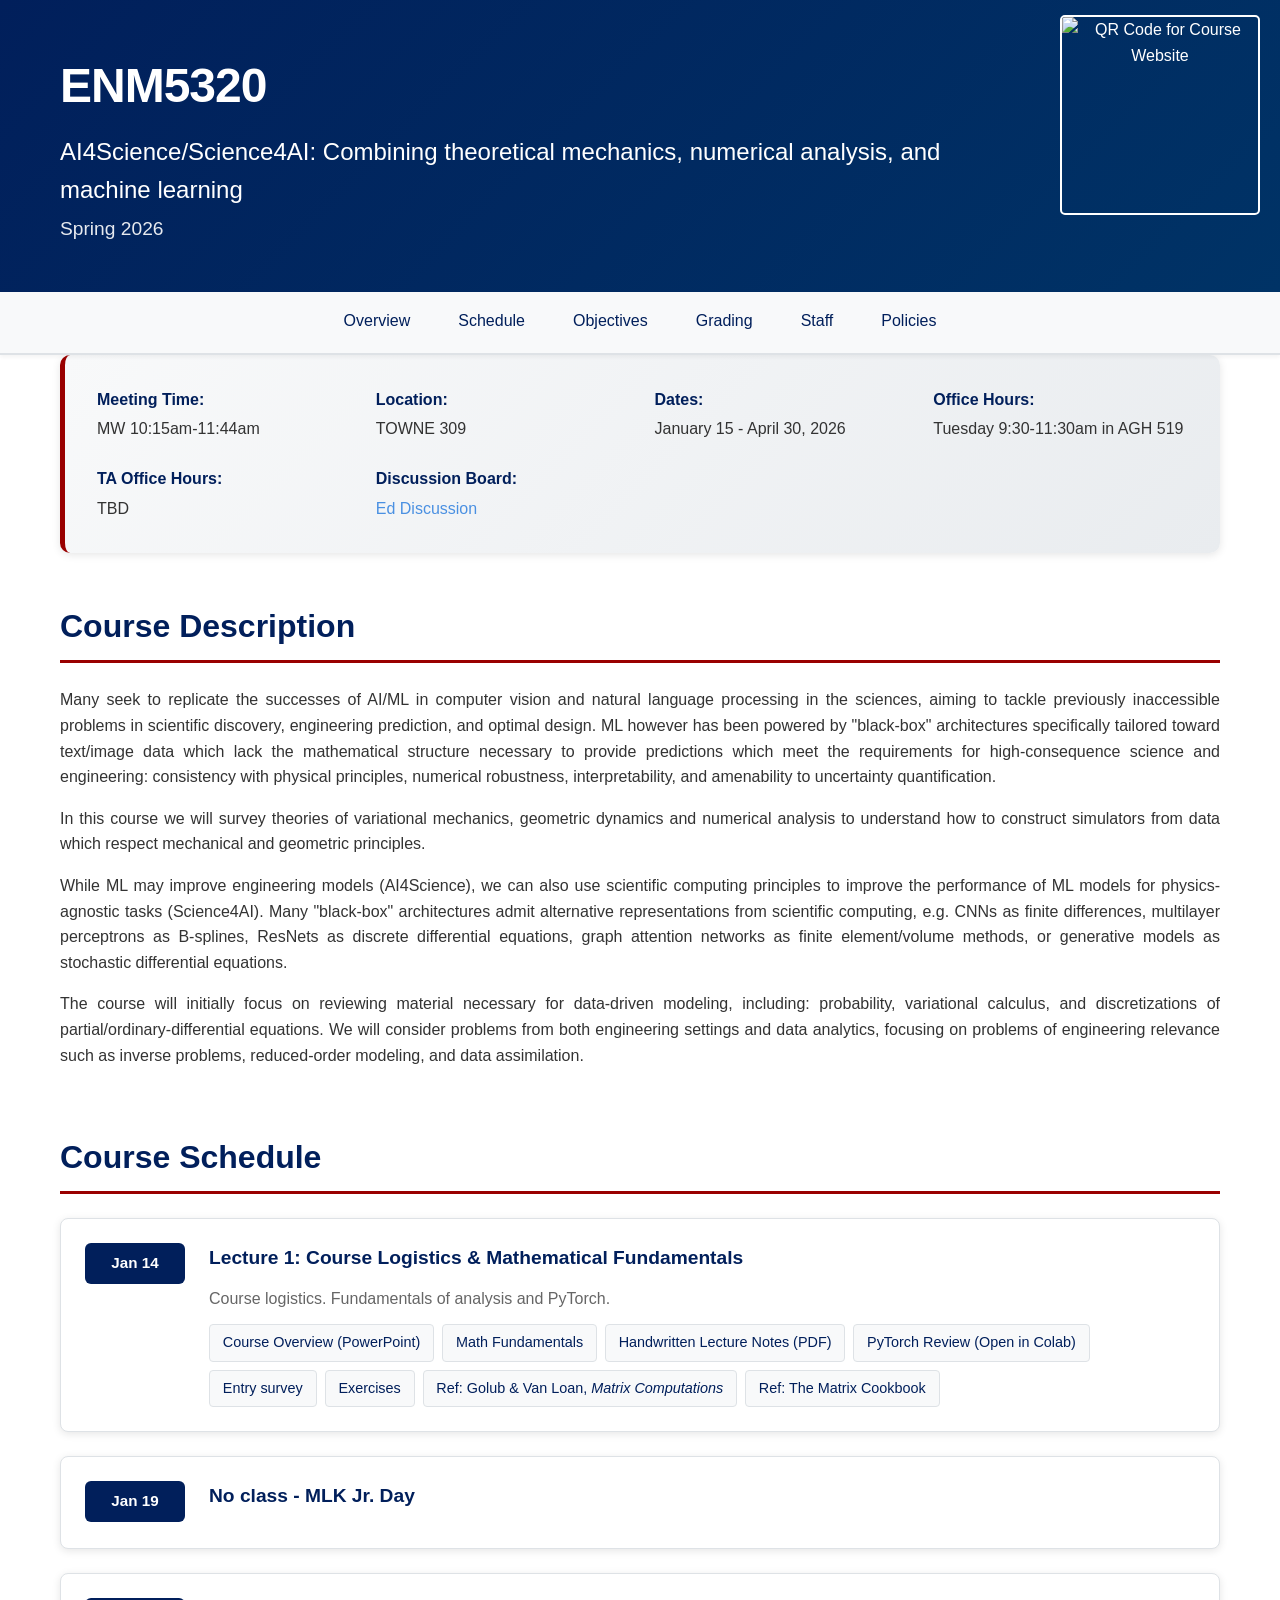
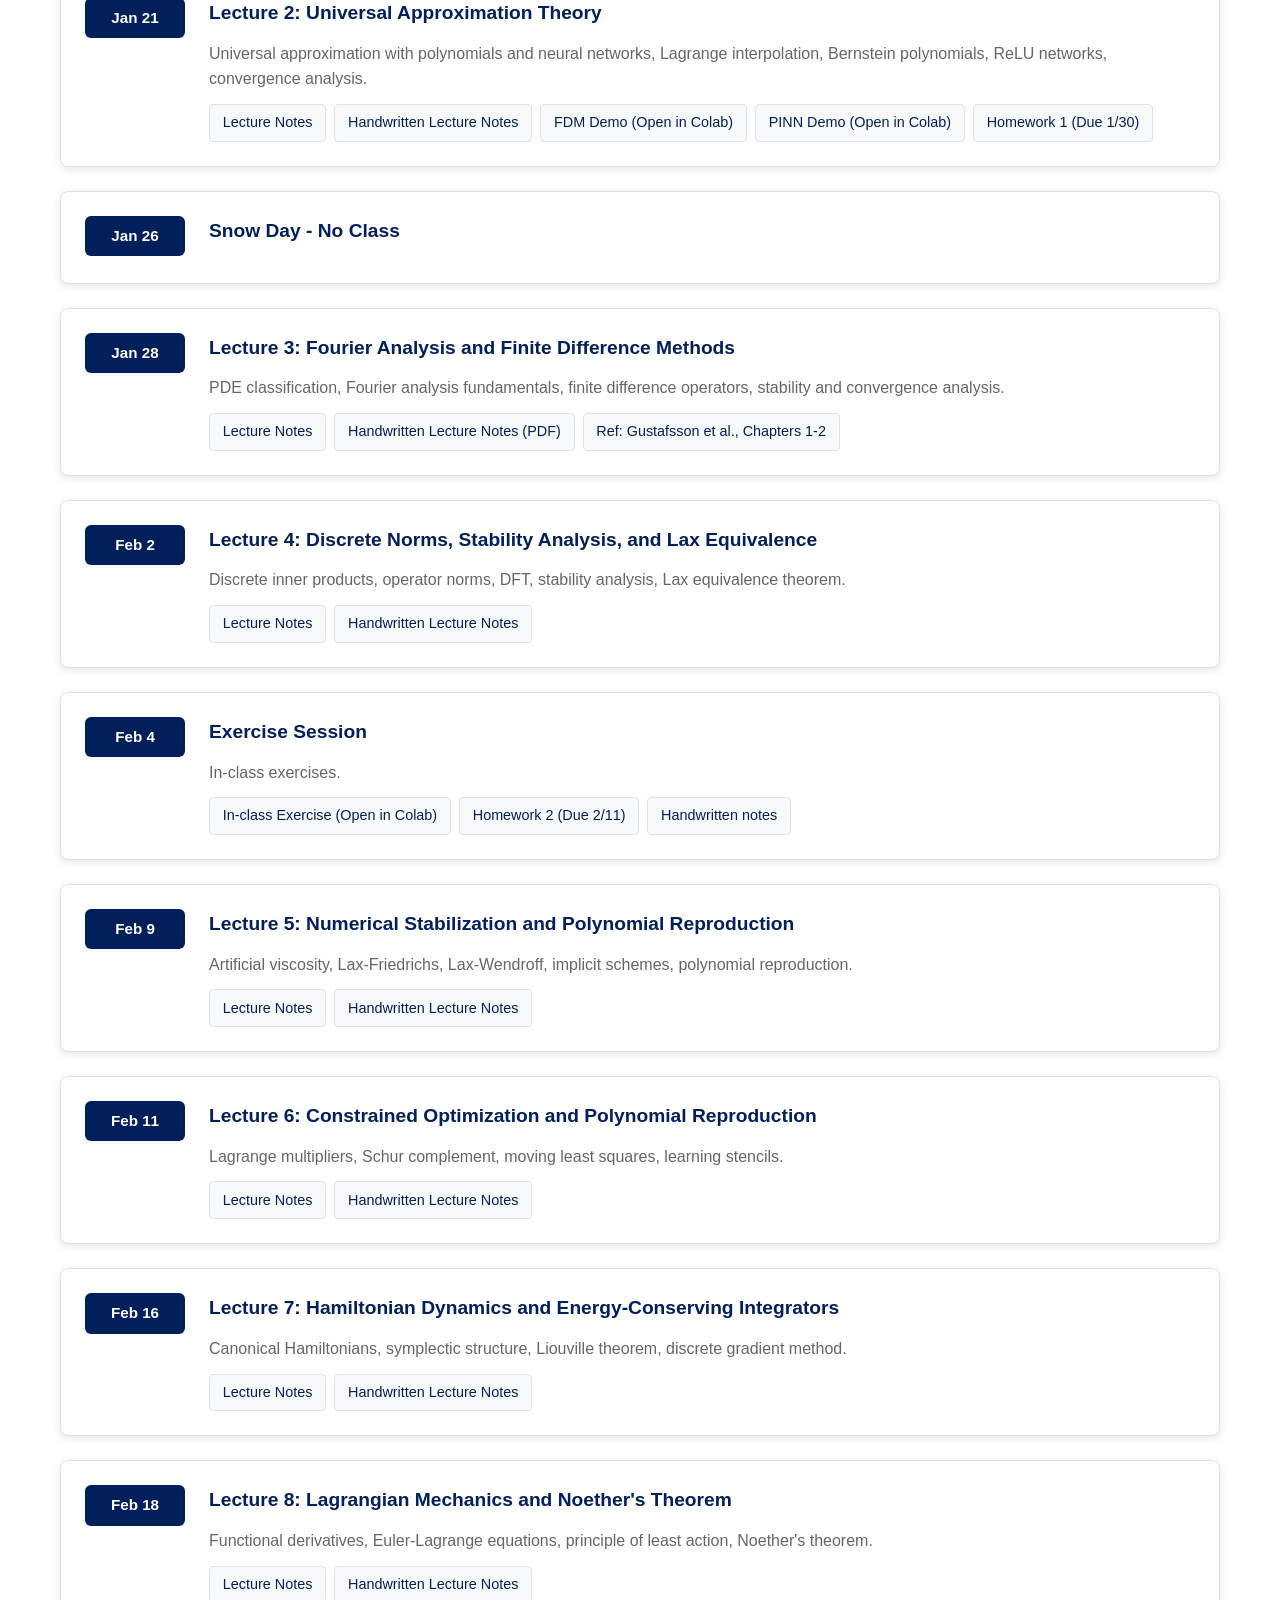
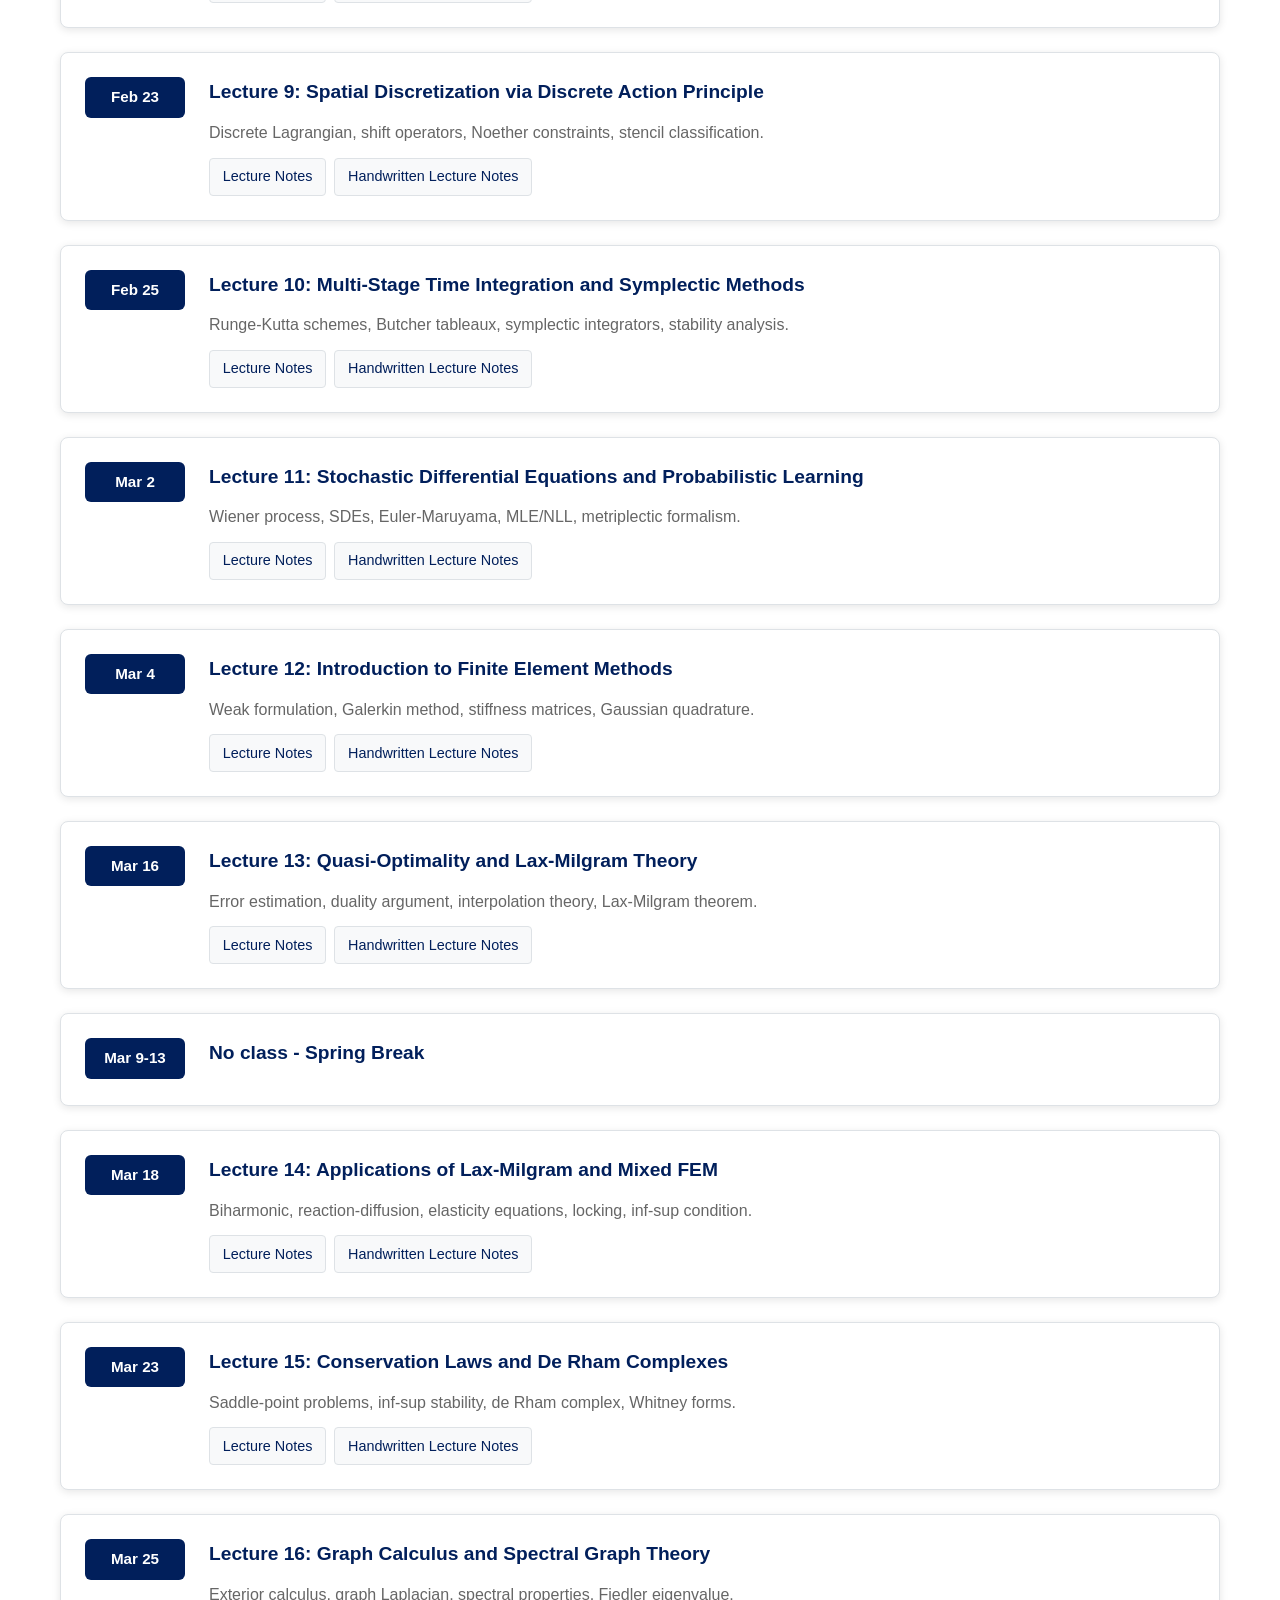
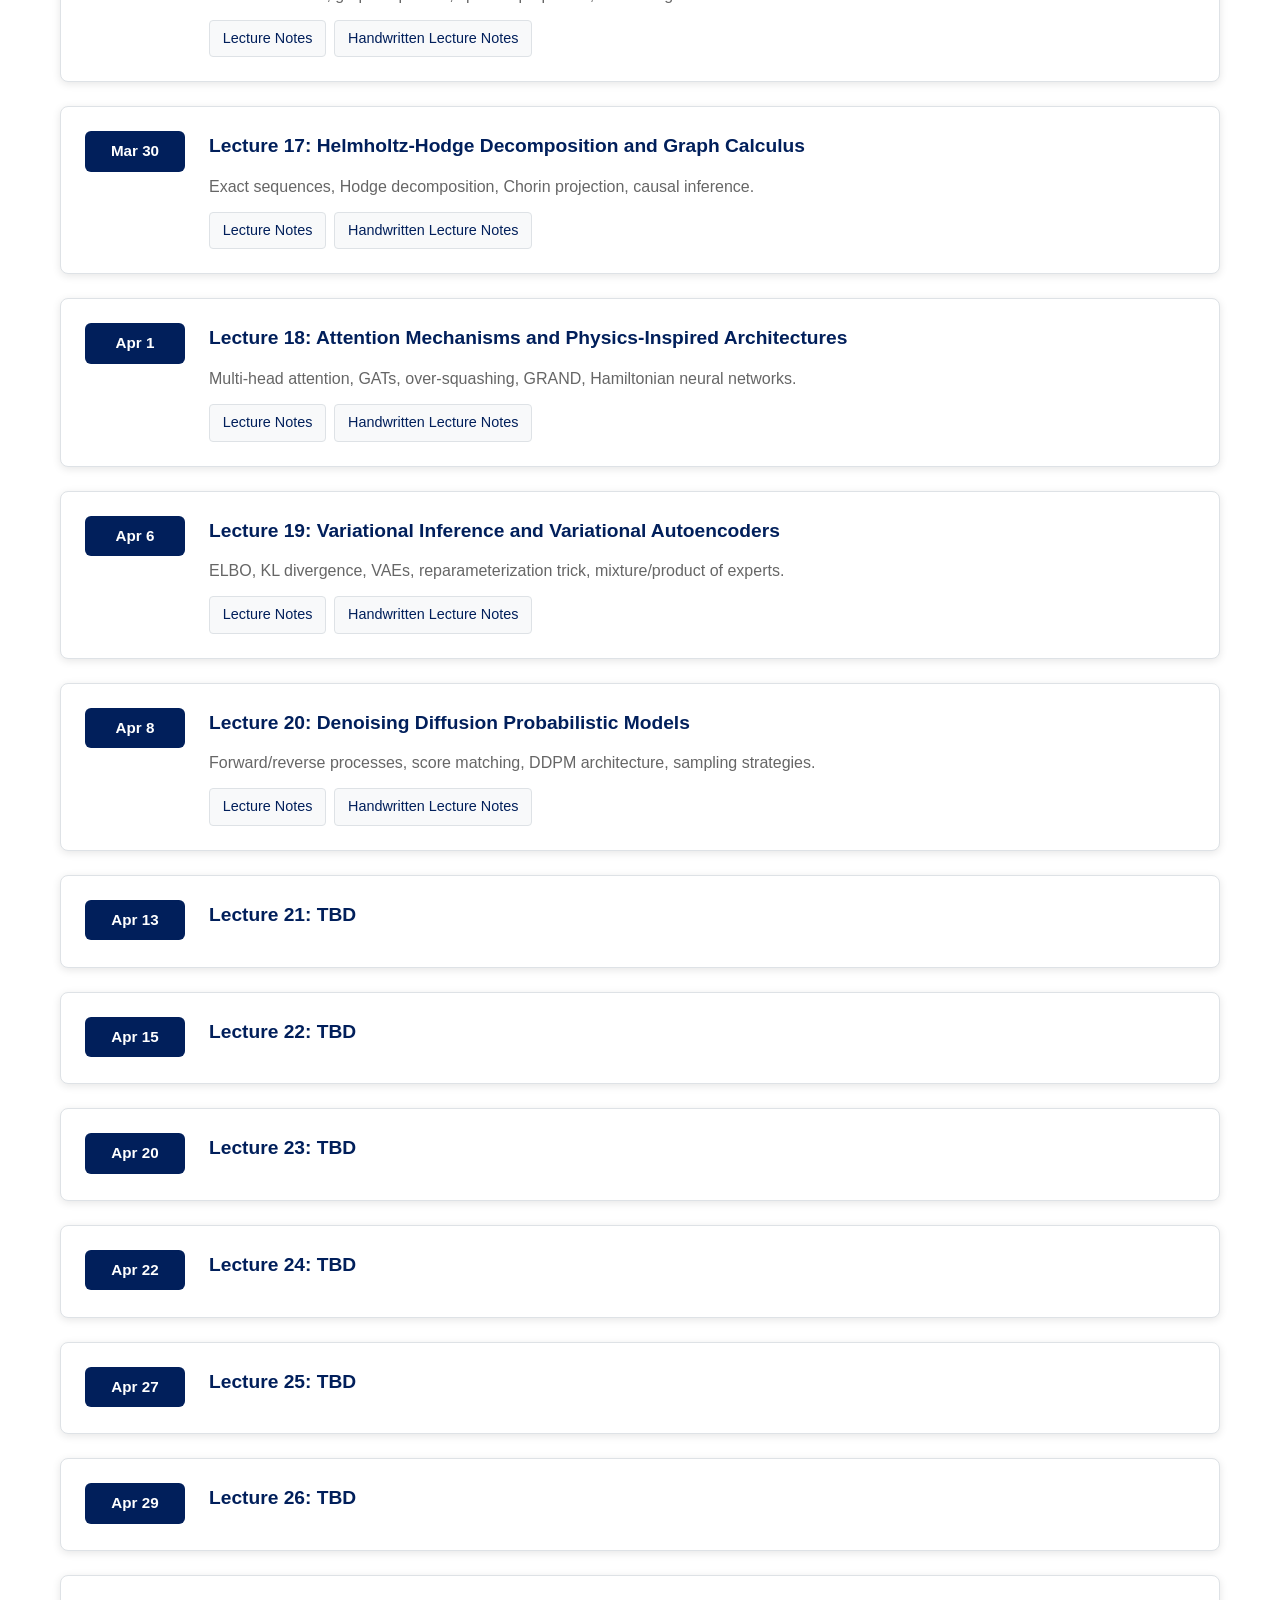
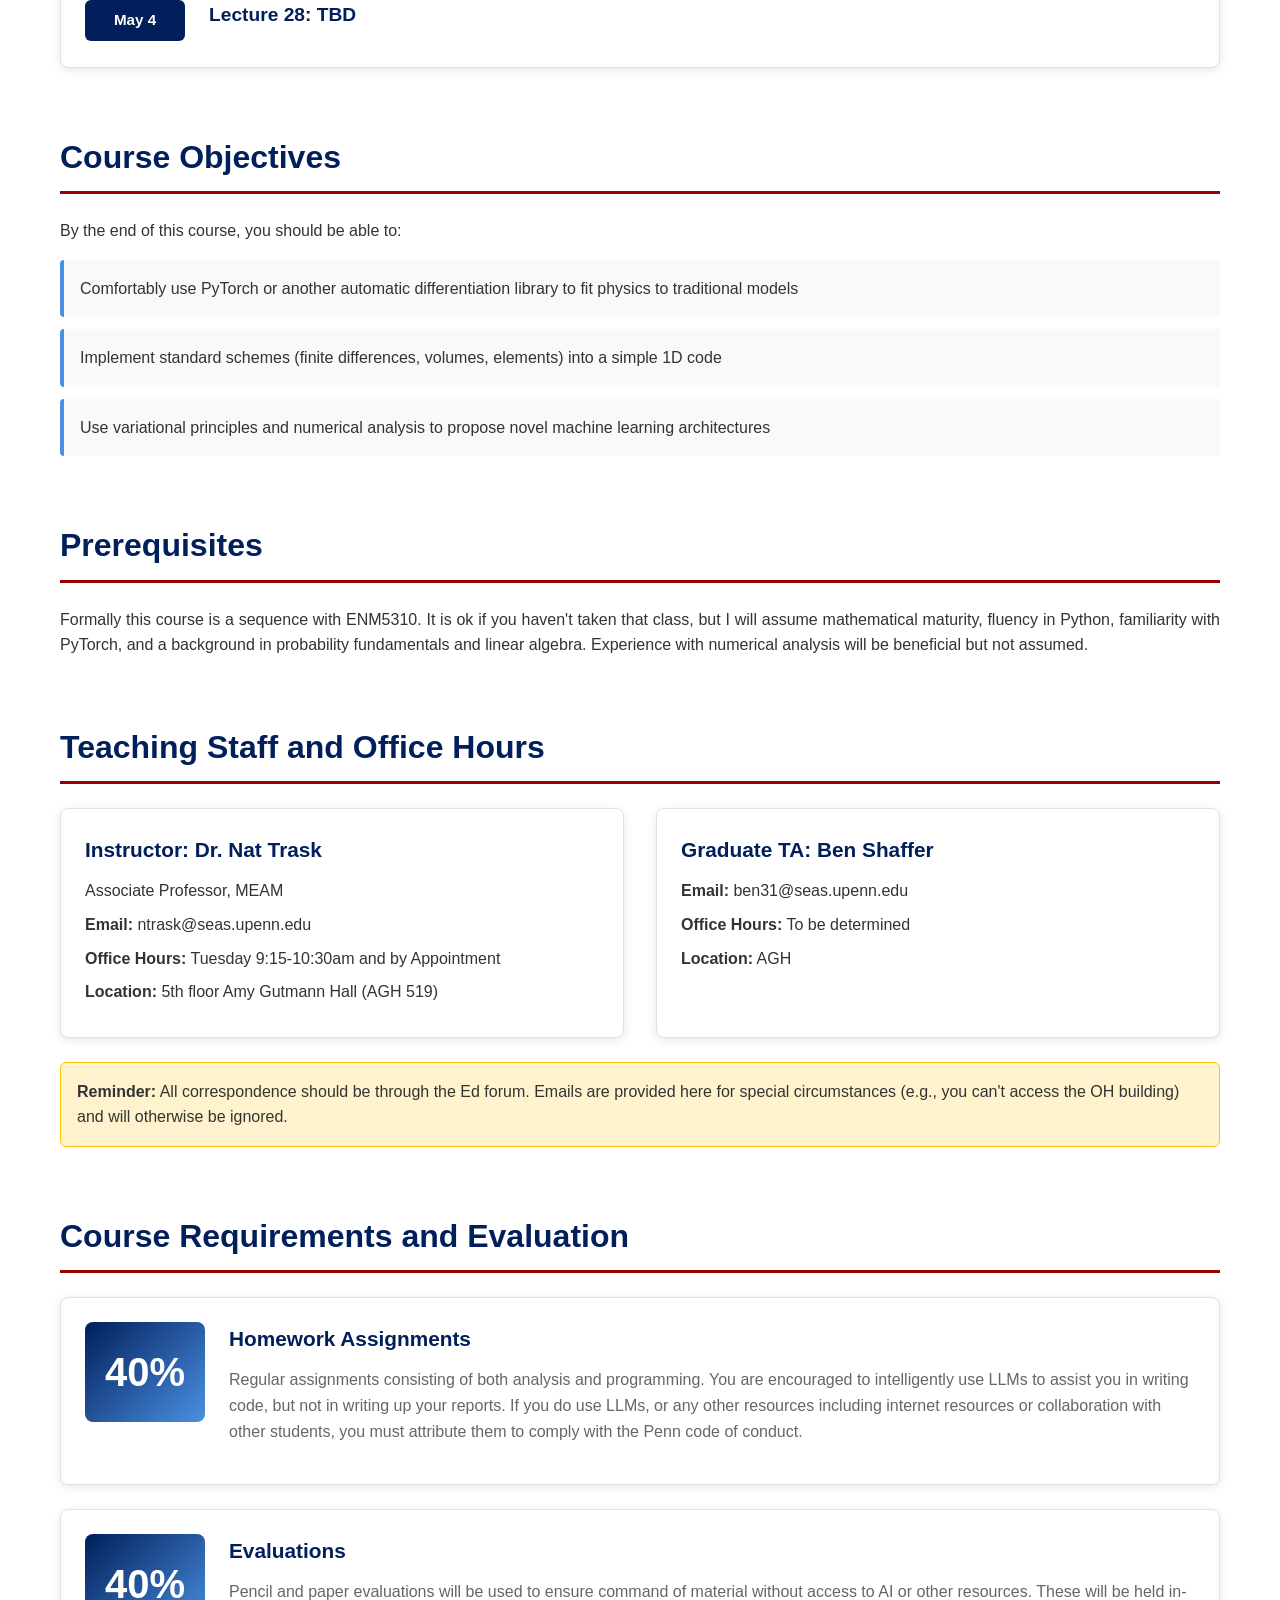
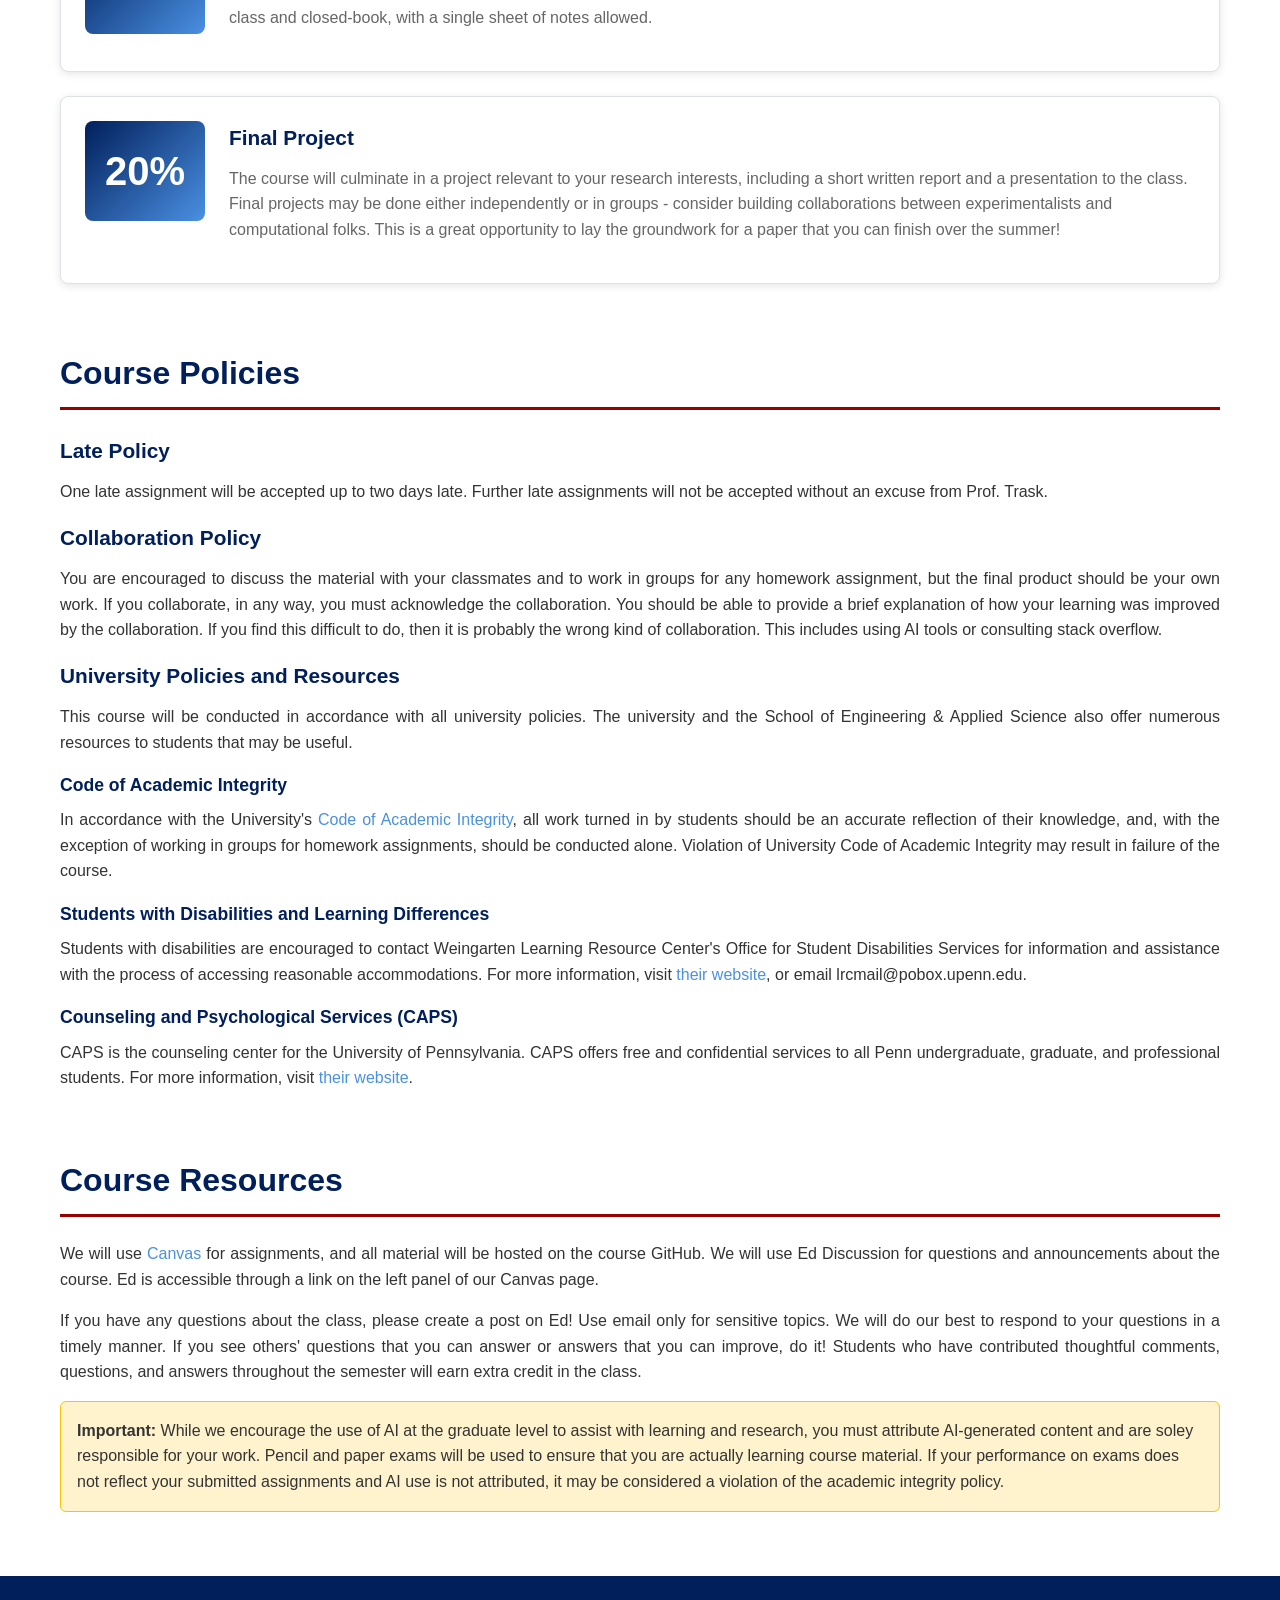
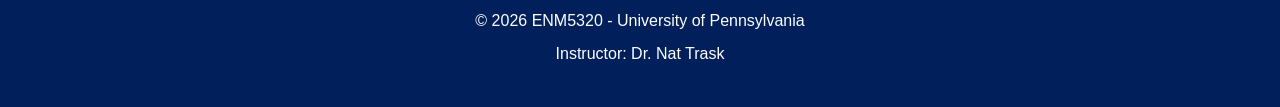
==== commit 26526138: "fixed dead links" ====
--- a/index.html
+++ b/index.html
@@ -79,7 +79,7 @@
                         <ul class="resources">
                             <li><a href="NewMaterial/Lecture01_Jan15/overview.pptx">Course Overview (PowerPoint)</a></li>
                             <li><a href="NewMaterial/Lecture01_Jan15/Analysis.html">Math Fundamentals</a></li>
-                            <li>Handwritten Lecture Notes (PDF) - not posted yet</li>
+                            <li><a href="NewMaterial/Lecture01_Jan15/exercise 1.pdf" target="_blank">Handwritten Lecture Notes (PDF)</a></li>
                             <li><a href="https://colab.research.google.com/github/natrask/ENM5320-2026/blob/main/NewMaterial/Lecture01_Jan15/pytorch_review.ipynb" target="_blank">PyTorch Review (Open in Colab)</a></li>
                             <li><a href="https://forms.gle/CsouW39mNvYSPHX8A">Entry survey</a></li>
                             <li><a href="NewMaterial/Lecture01_Jan15/Exercises.html">Exercises</a></li>
@@ -125,7 +125,7 @@
                         <p>PDE classification, Fourier analysis fundamentals, finite difference operators, stability and convergence analysis.</p>
                         <ul class="resources">
                             <li><a href="NewMaterial/Lecture02_Jan22/Lecture_3.html">Lecture Notes</a></li>
-                            <li>Handwritten Lecture Notes (PDF) - not posted yet</li>
+                            <li><a href="NewMaterial/Lecture02_Jan22/lecture_2.pdf" target="_blank">Handwritten Lecture Notes (PDF)</a></li>
                             <li><a href="https://find.library.upenn.edu/catalog/9977071082103681?hld_id=53499053800003681" target="_blank">Ref: Gustafsson et al., Chapters 1-2</a></li>
                         </ul>
                     </div>
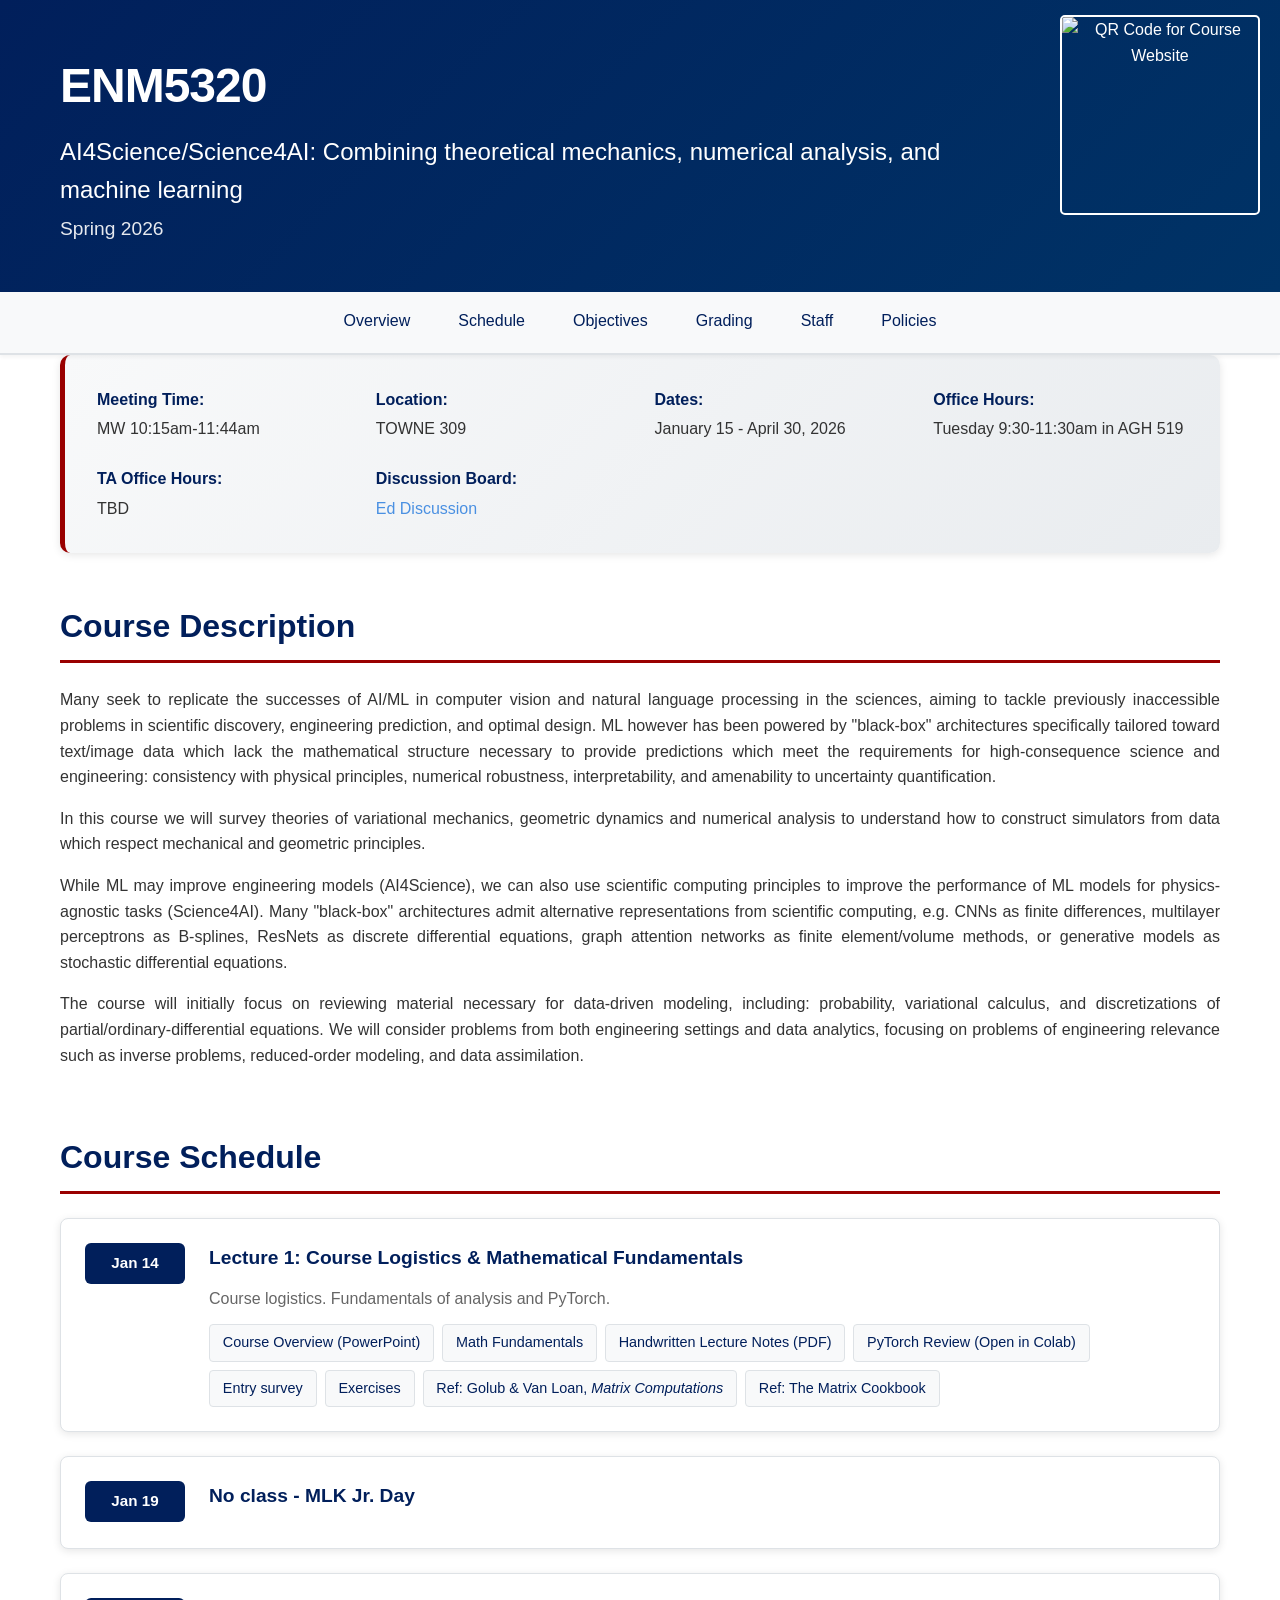
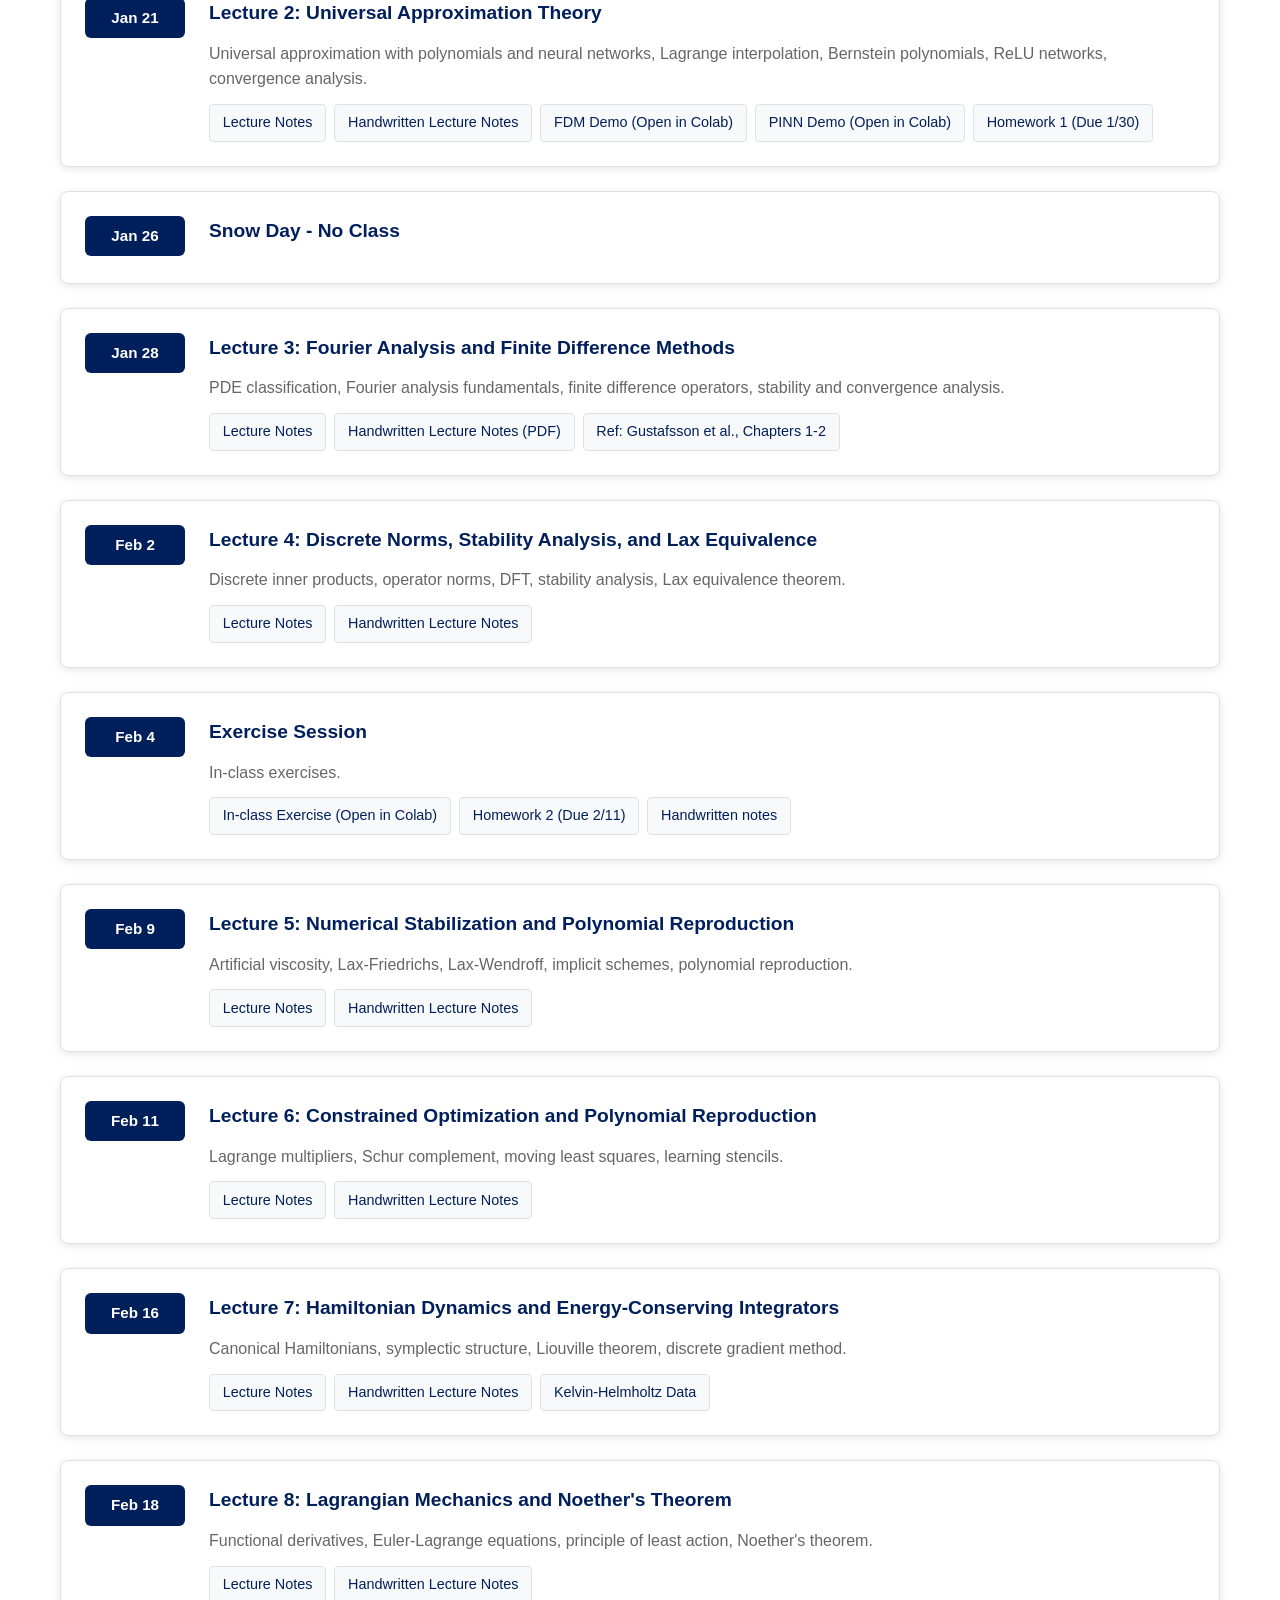
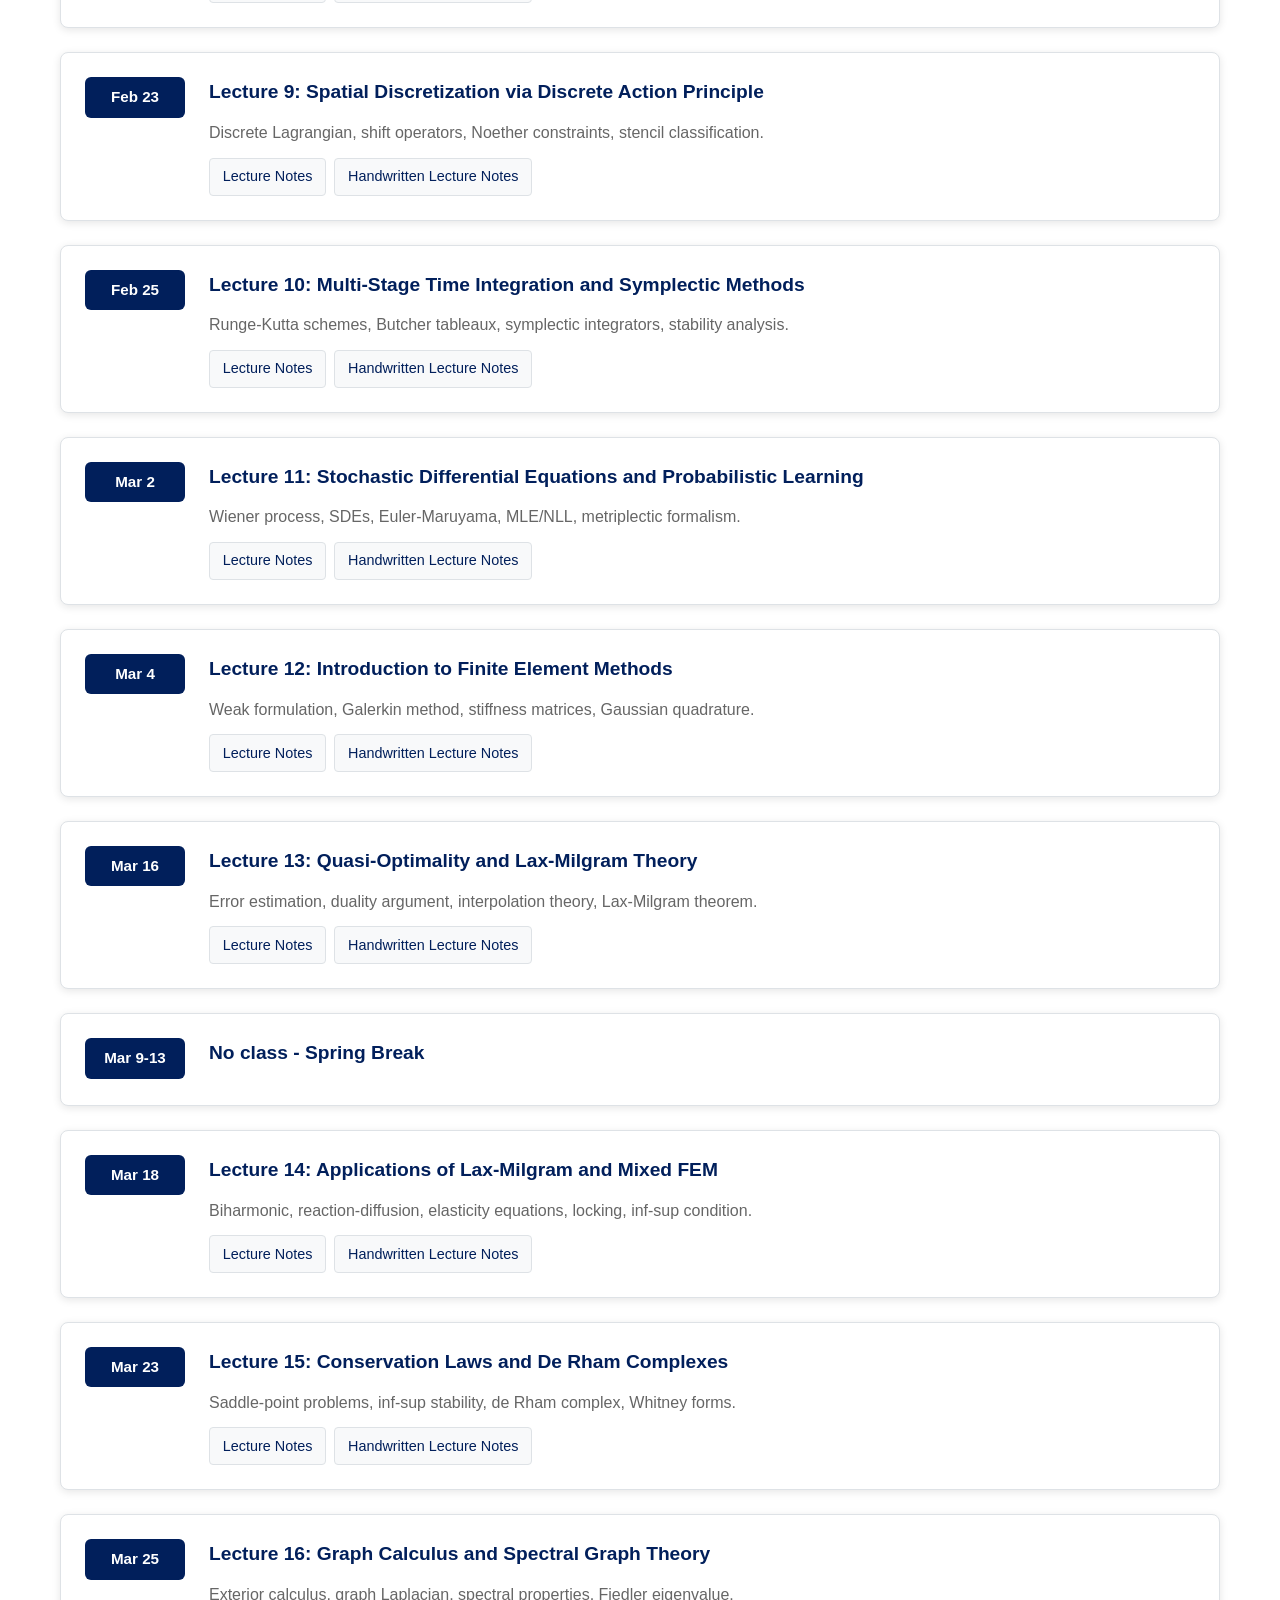
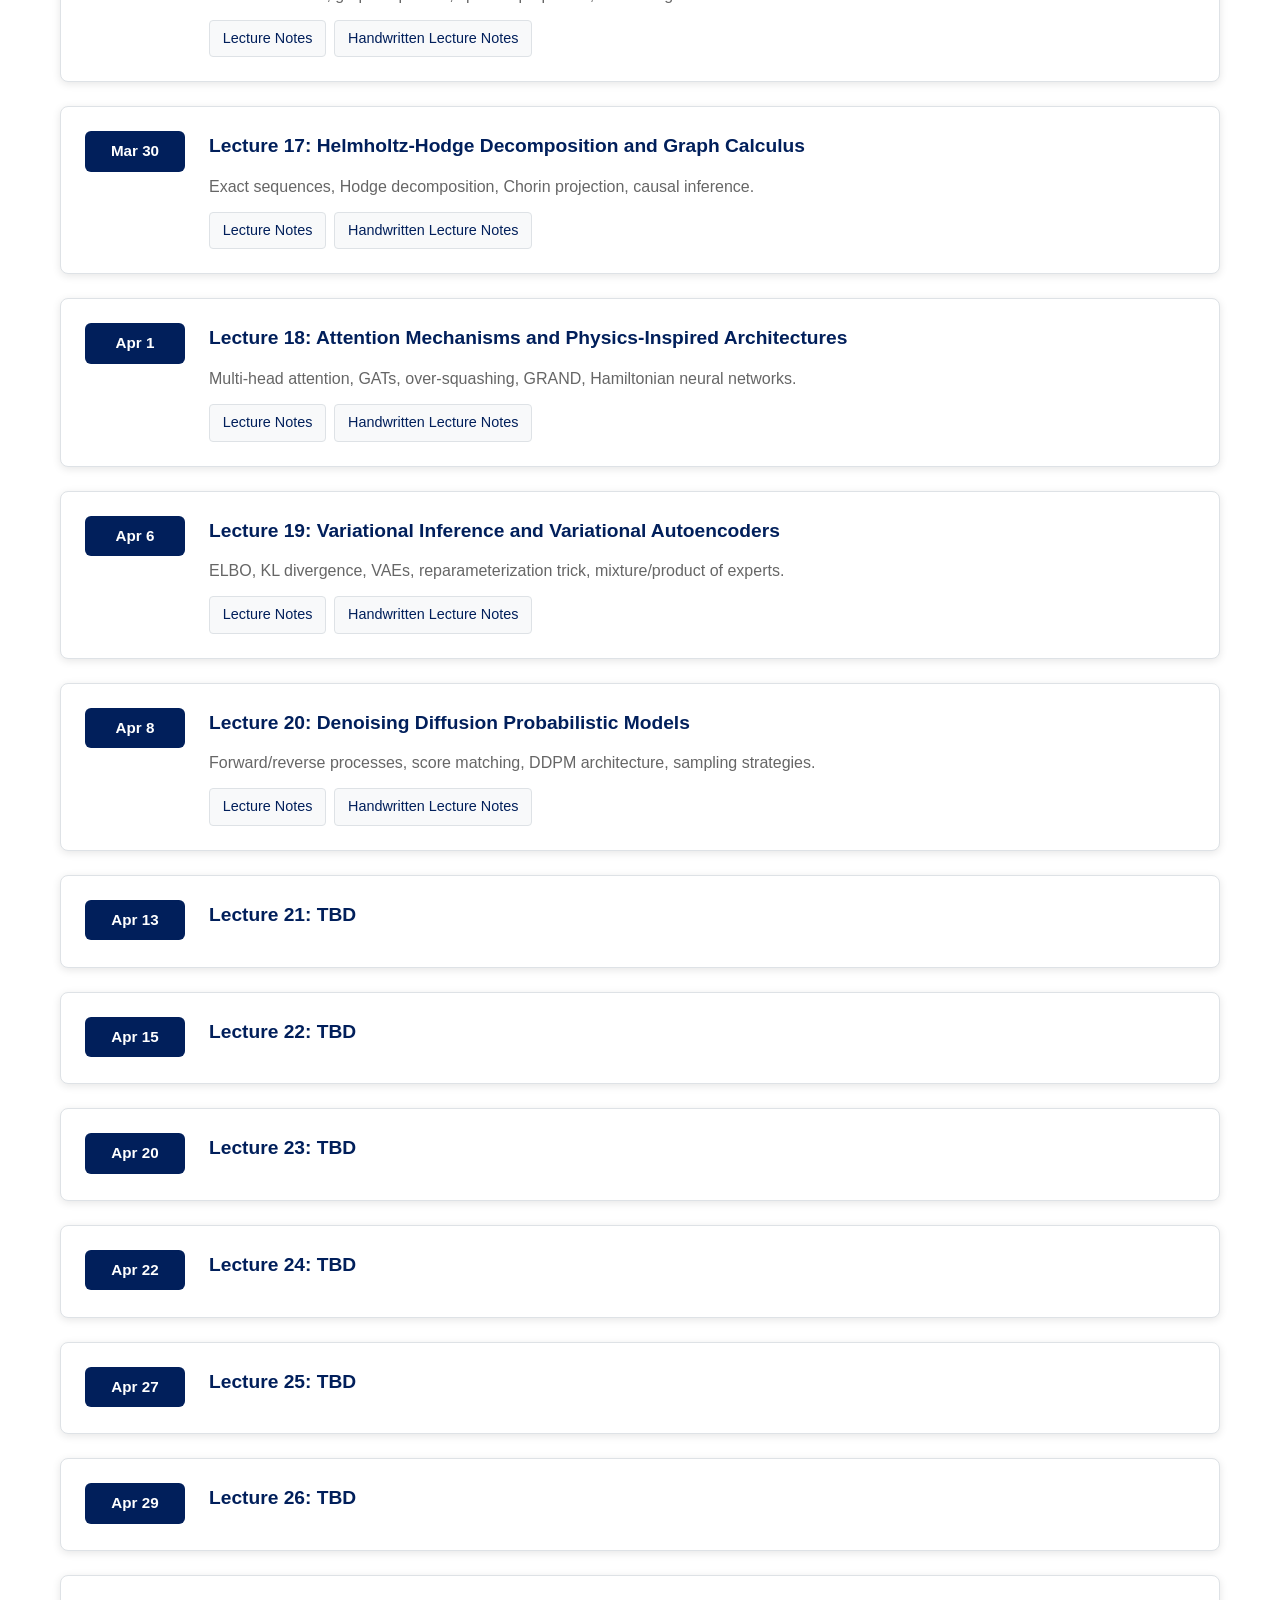
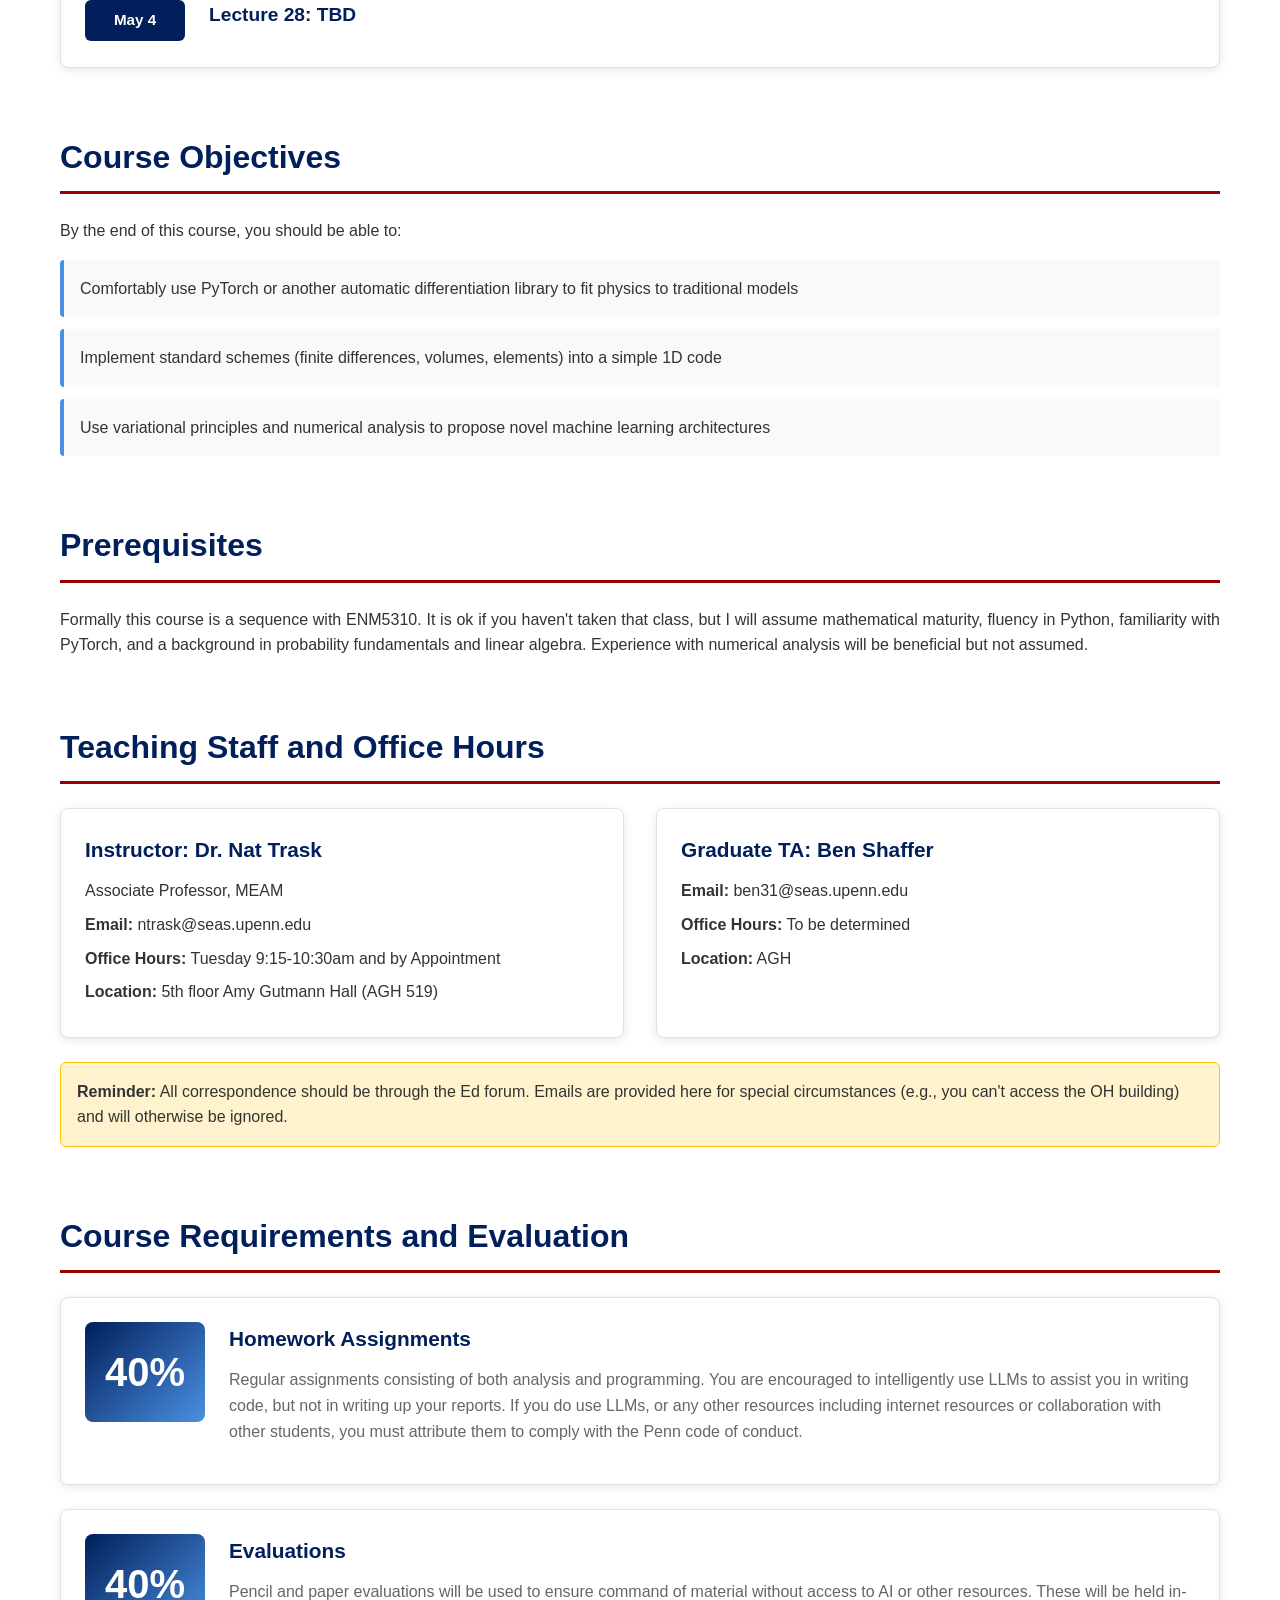
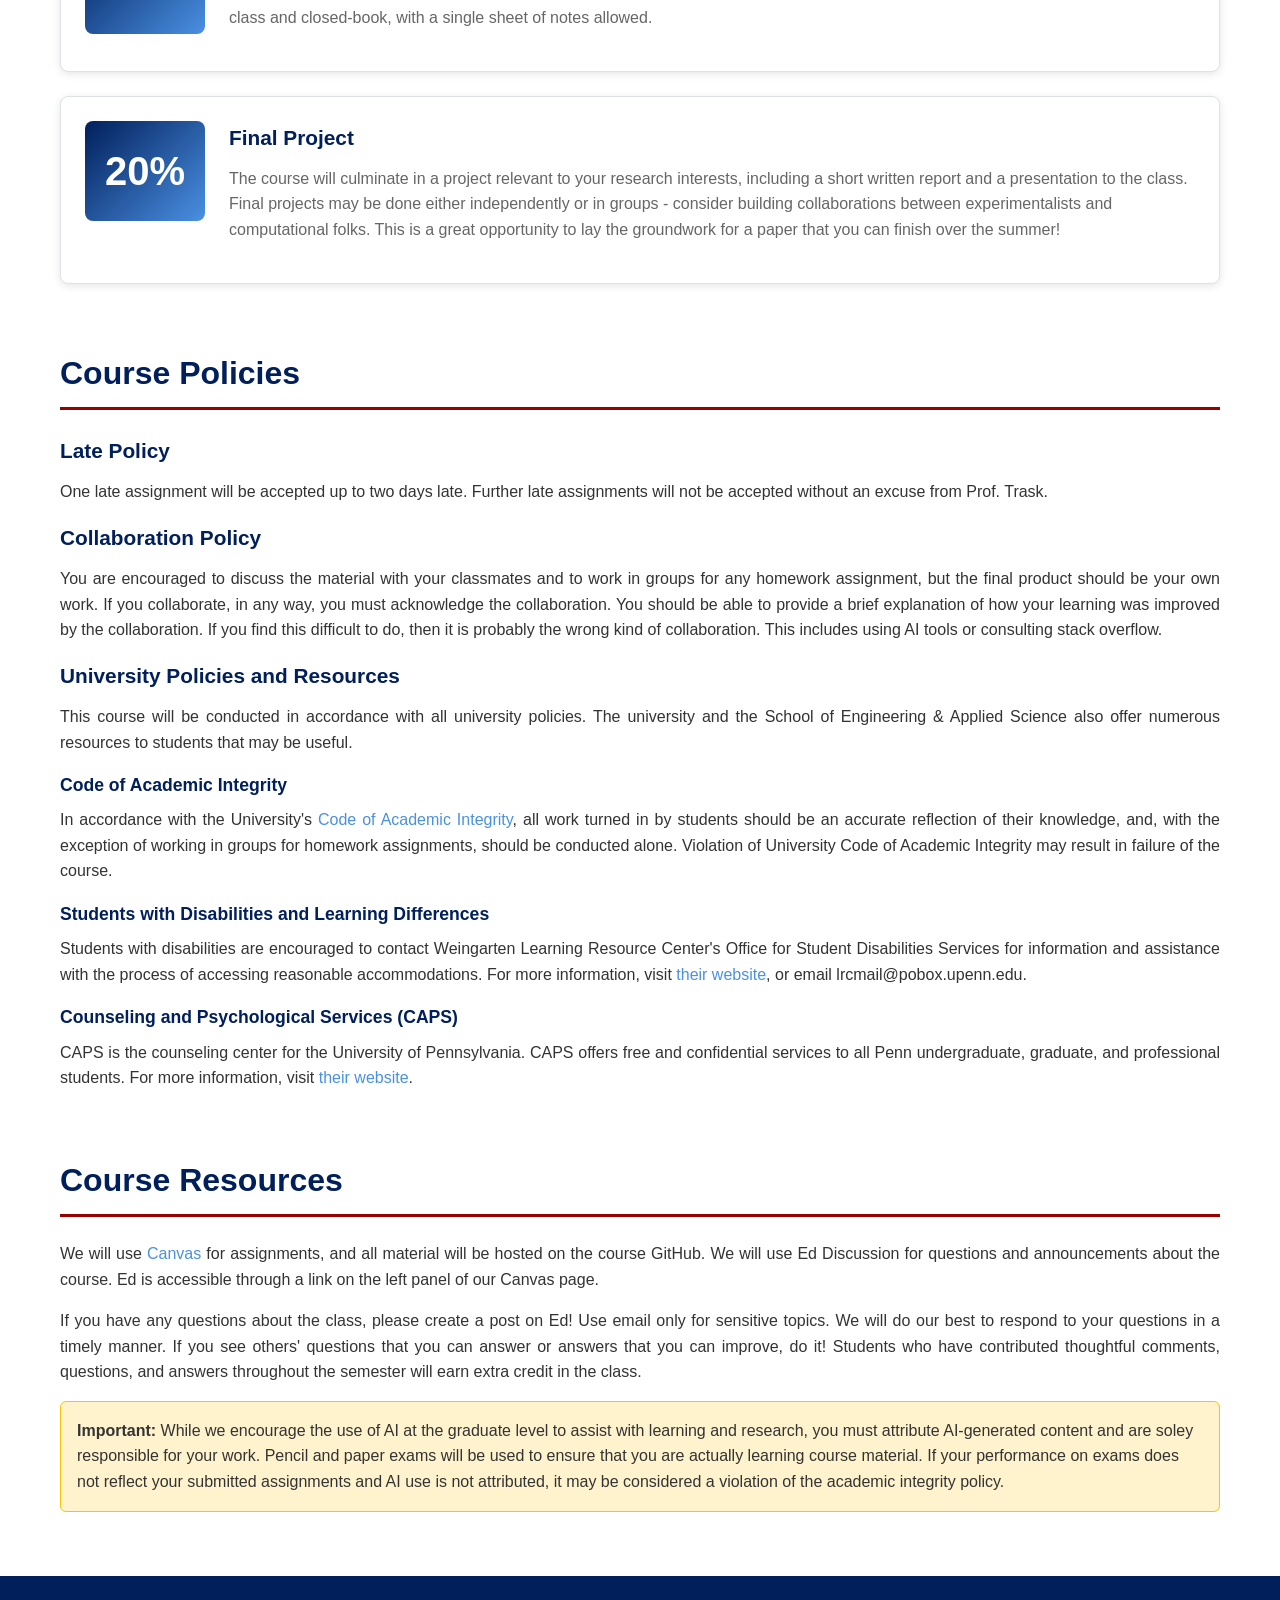
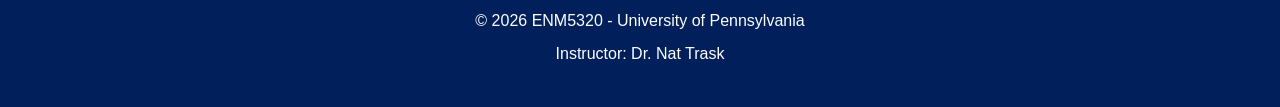
==== commit 24342f46: "adding shearflow dataset" ====
--- a/index.html
+++ b/index.html
@@ -79,7 +79,7 @@
                         <ul class="resources">
                             <li><a href="NewMaterial/Lecture01_Jan15/overview.pptx">Course Overview (PowerPoint)</a></li>
                             <li><a href="NewMaterial/Lecture01_Jan15/Analysis.html">Math Fundamentals</a></li>
-                            <li><a href="NewMaterial/Lecture01_Jan15/exercise 1.pdf" target="_blank">Handwritten Lecture Notes (PDF)</a></li>
+                            <li><a href="NewMaterial/Lecture01_Jan15/Exercise%20I.pdf" target="_blank">Handwritten Lecture Notes (PDF)</a></li>
                             <li><a href="https://colab.research.google.com/github/natrask/ENM5320-2026/blob/main/NewMaterial/Lecture01_Jan15/pytorch_review.ipynb" target="_blank">PyTorch Review (Open in Colab)</a></li>
                             <li><a href="https://forms.gle/CsouW39mNvYSPHX8A">Entry survey</a></li>
                             <li><a href="NewMaterial/Lecture01_Jan15/Exercises.html">Exercises</a></li>
@@ -125,7 +125,7 @@
                         <p>PDE classification, Fourier analysis fundamentals, finite difference operators, stability and convergence analysis.</p>
                         <ul class="resources">
                             <li><a href="NewMaterial/Lecture02_Jan22/Lecture_3.html">Lecture Notes</a></li>
-                            <li><a href="NewMaterial/Lecture02_Jan22/lecture_2.pdf" target="_blank">Handwritten Lecture Notes (PDF)</a></li>
+                            <li><a href="NewMaterial/Lecture02_Jan20/Lecture%202.pdf" target="_blank">Handwritten Lecture Notes (PDF)</a></li>
                             <li><a href="https://find.library.upenn.edu/catalog/9977071082103681?hld_id=53499053800003681" target="_blank">Ref: Gustafsson et al., Chapters 1-2</a></li>
                         </ul>
                     </div>
@@ -189,6 +189,7 @@
                         <ul class="resources">
                             <li><a href="NewMaterial/Lecture07_Feb05/Lecture_7.html">Lecture Notes</a></li>
                             <li><a href="2025_lecturenotes/Lecture_7.pdf">Handwritten Lecture Notes</a></li>
+                            <li><a href="https://github.com/natrask/ENM5320-2026/tree/main/NewMaterial/shearflow_project" target="_blank">Kelvin-Helmholtz Data</a></li>
                         </ul>
                     </div>
                 </div>
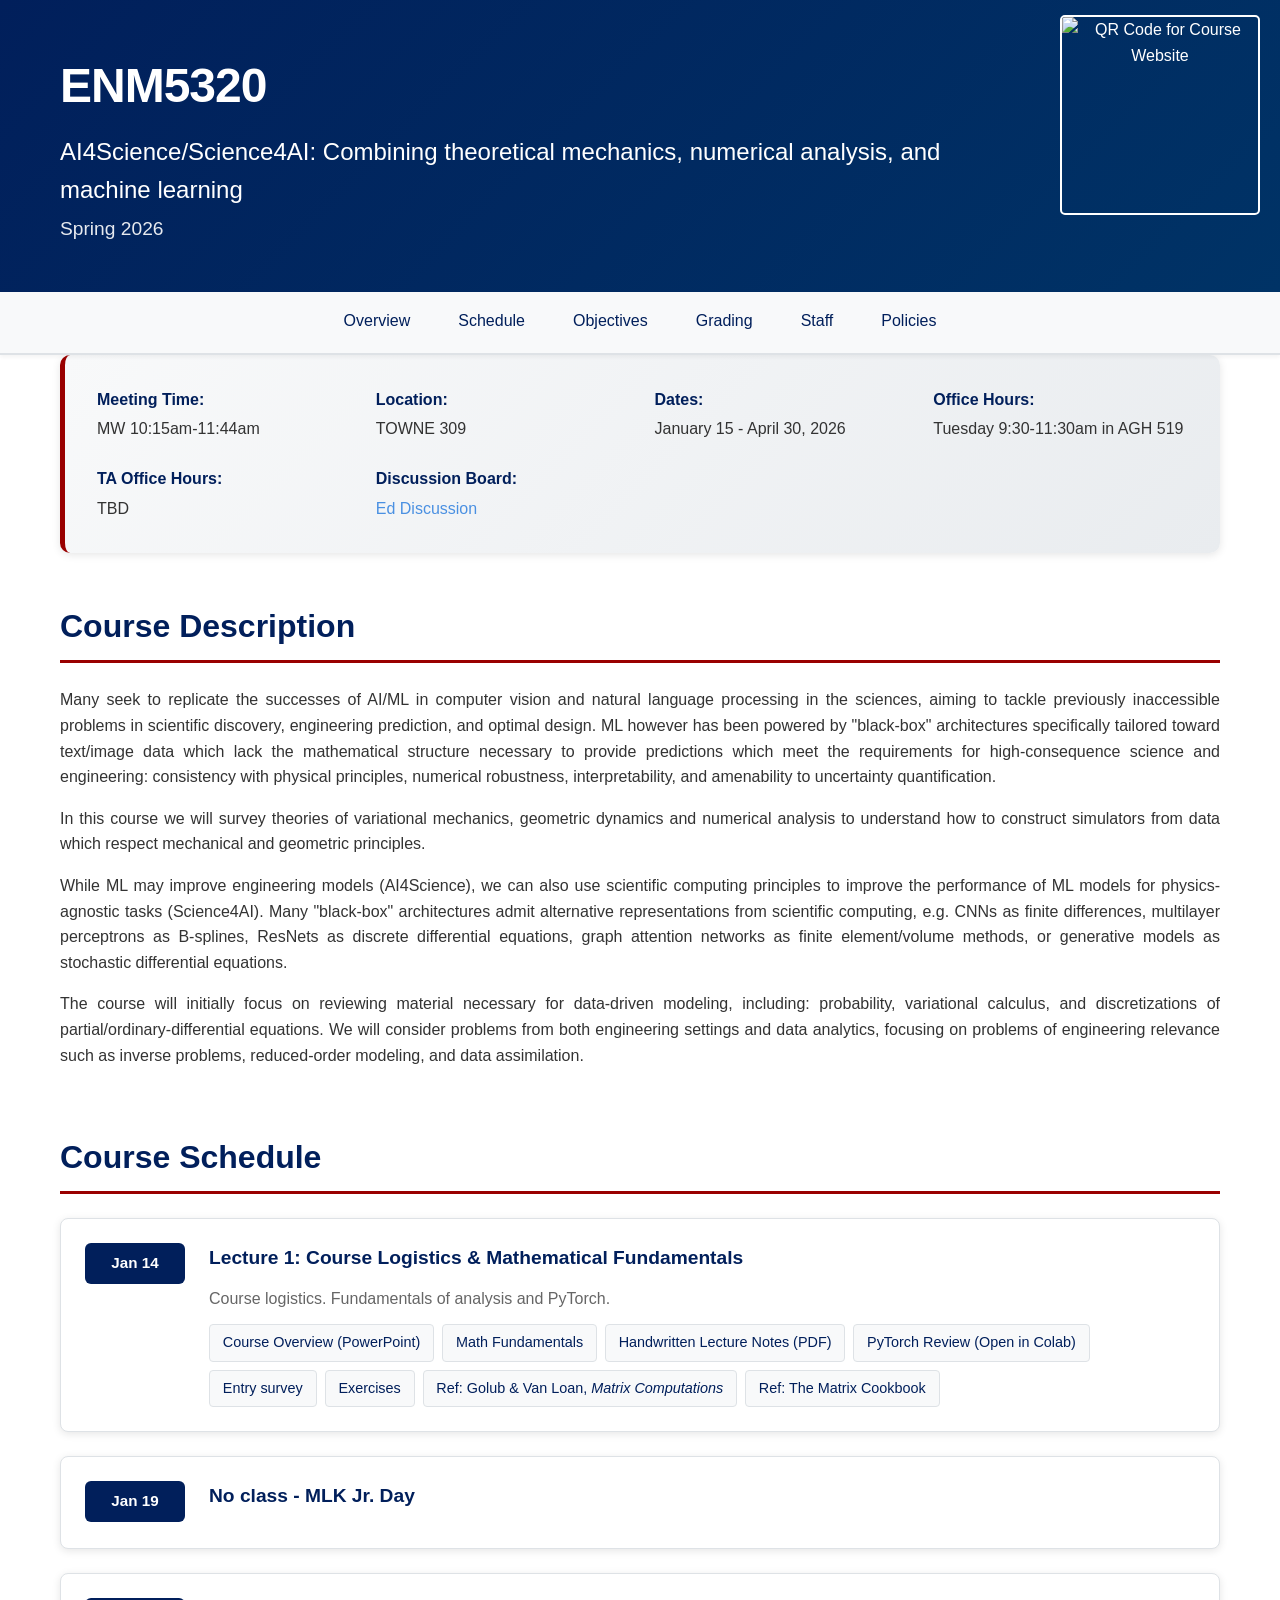
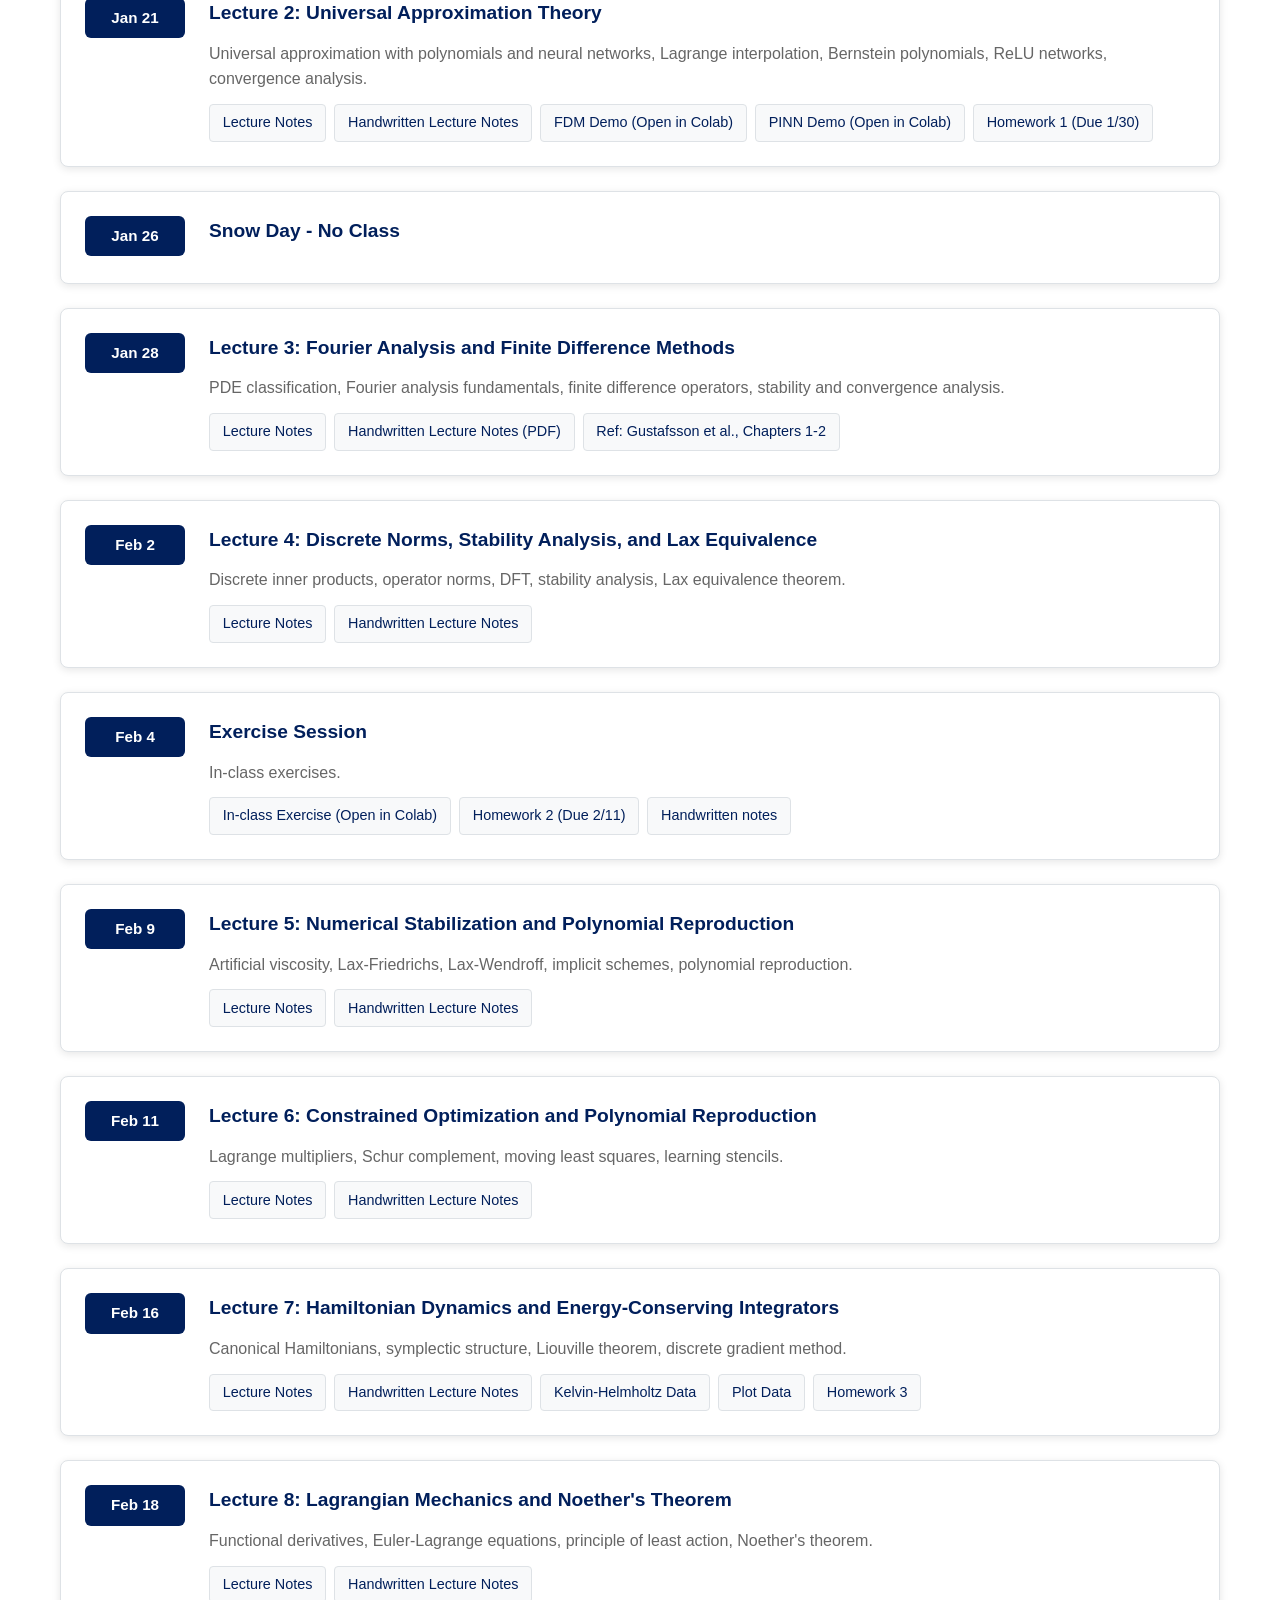
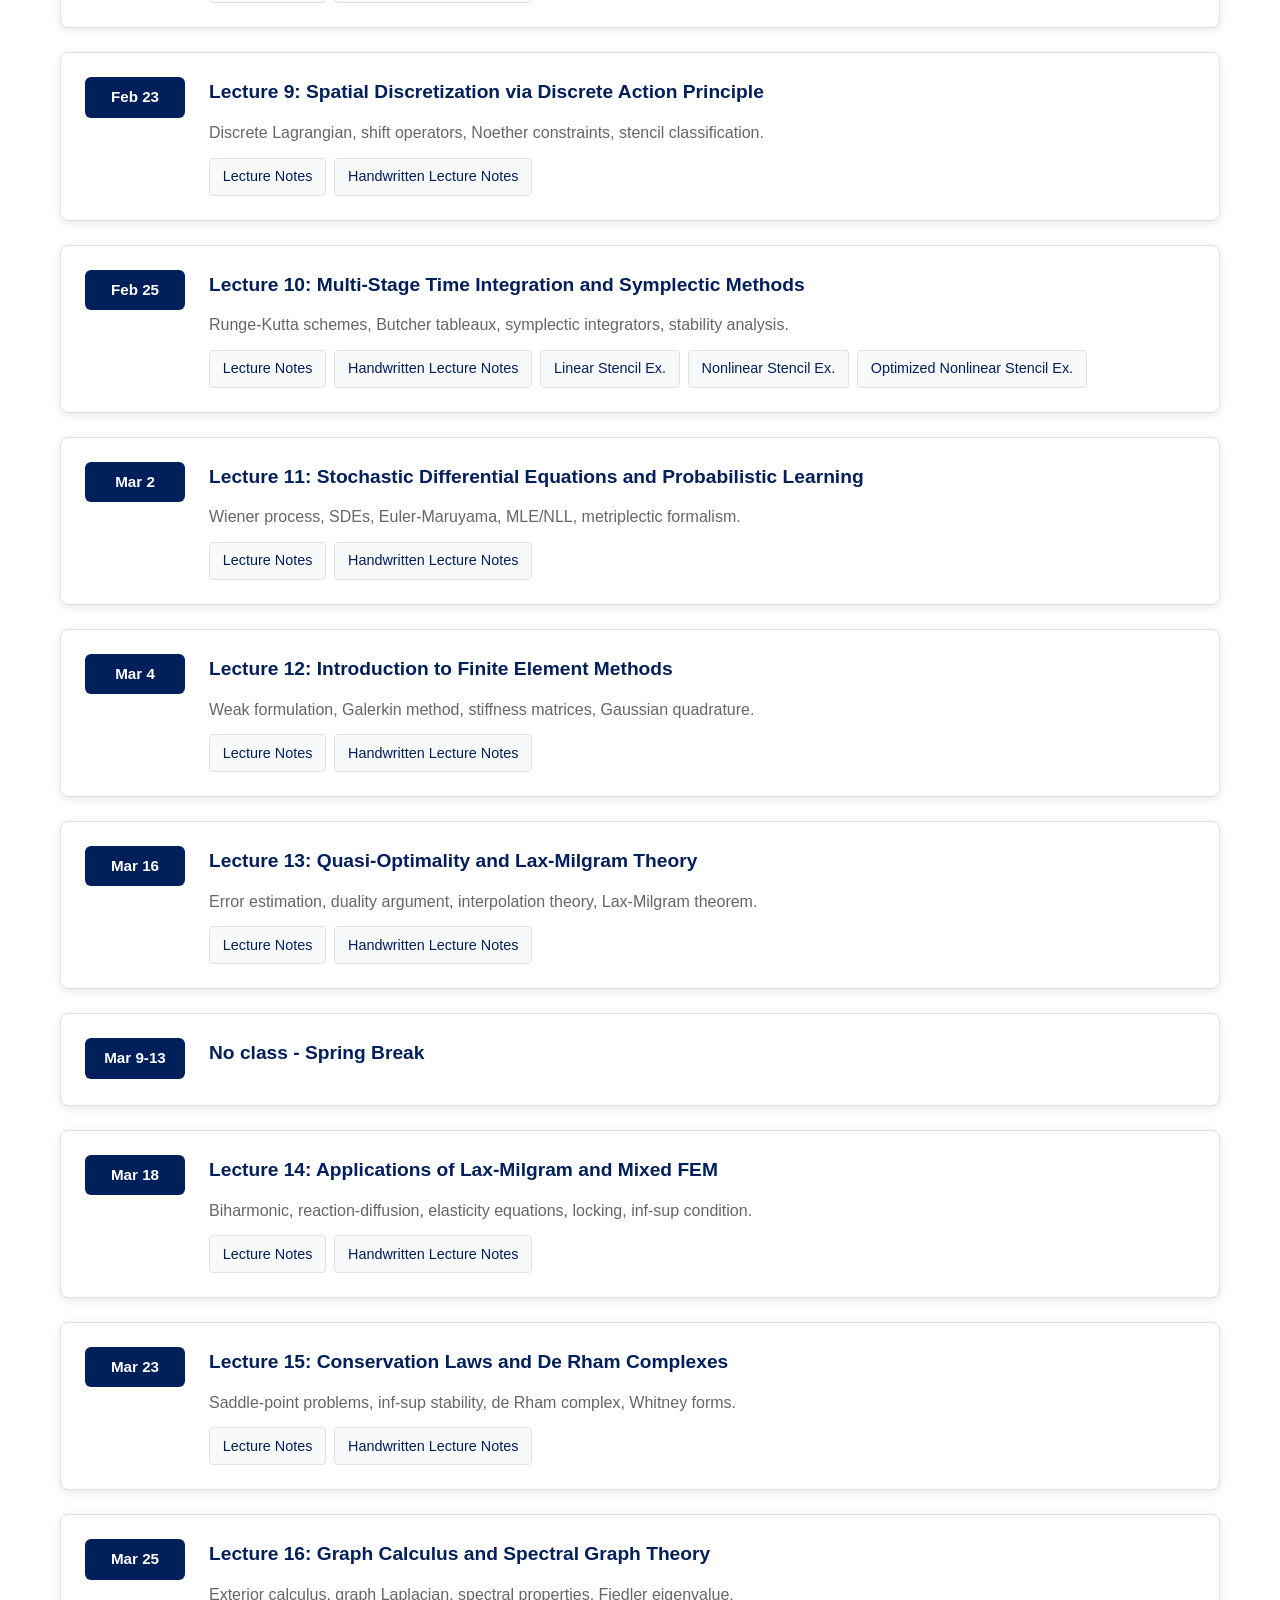
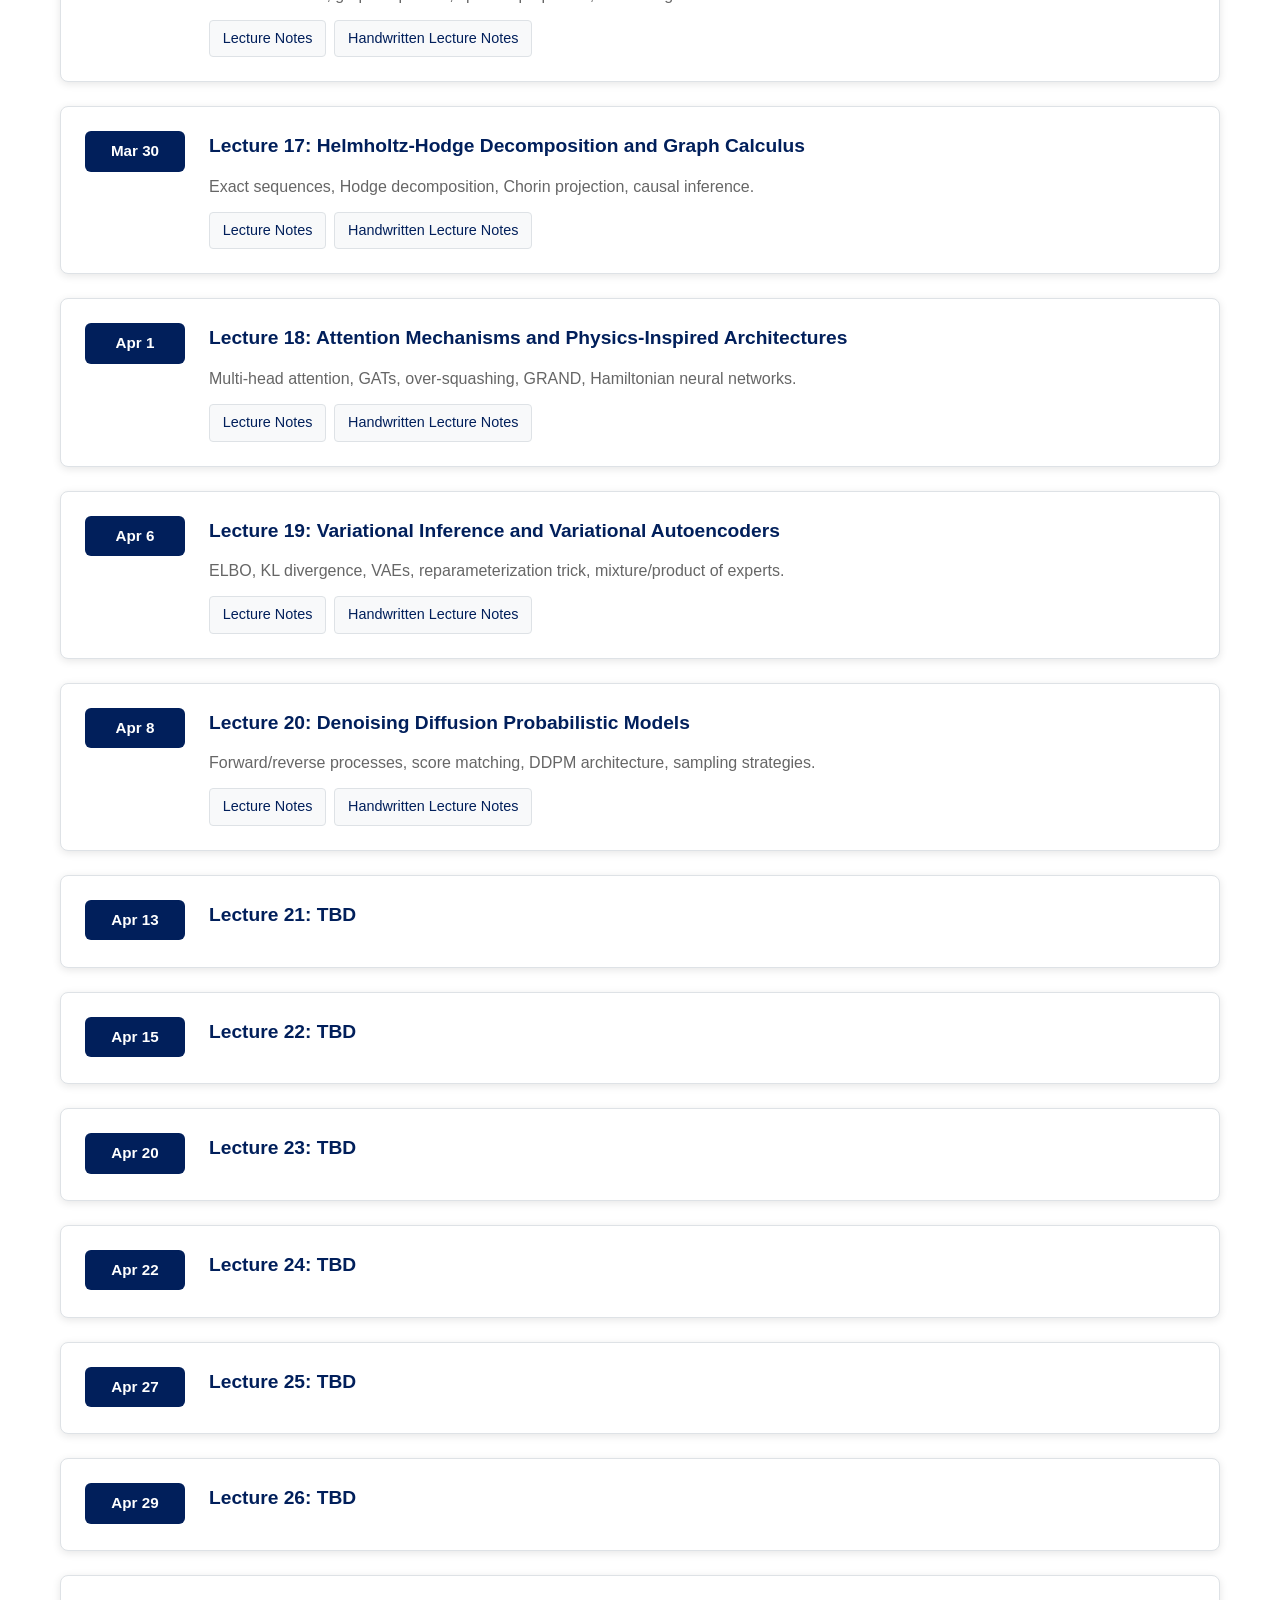
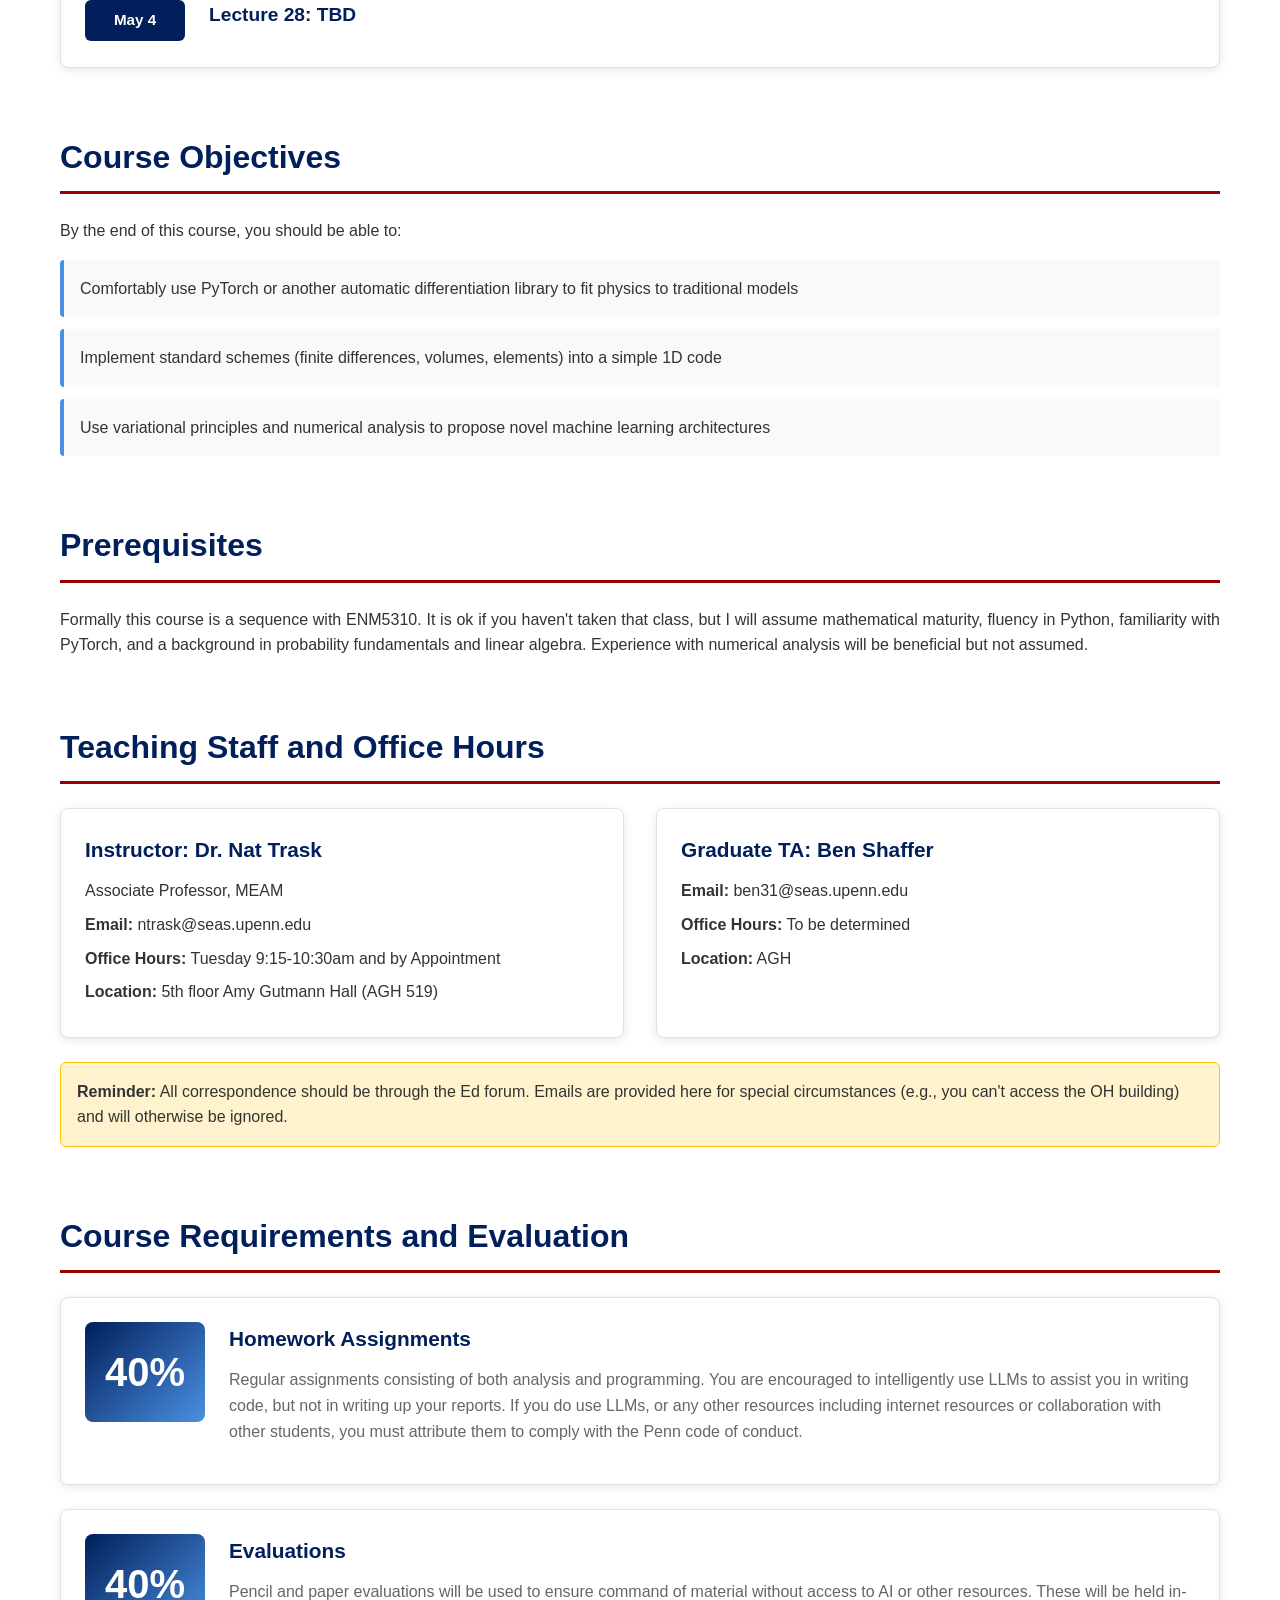
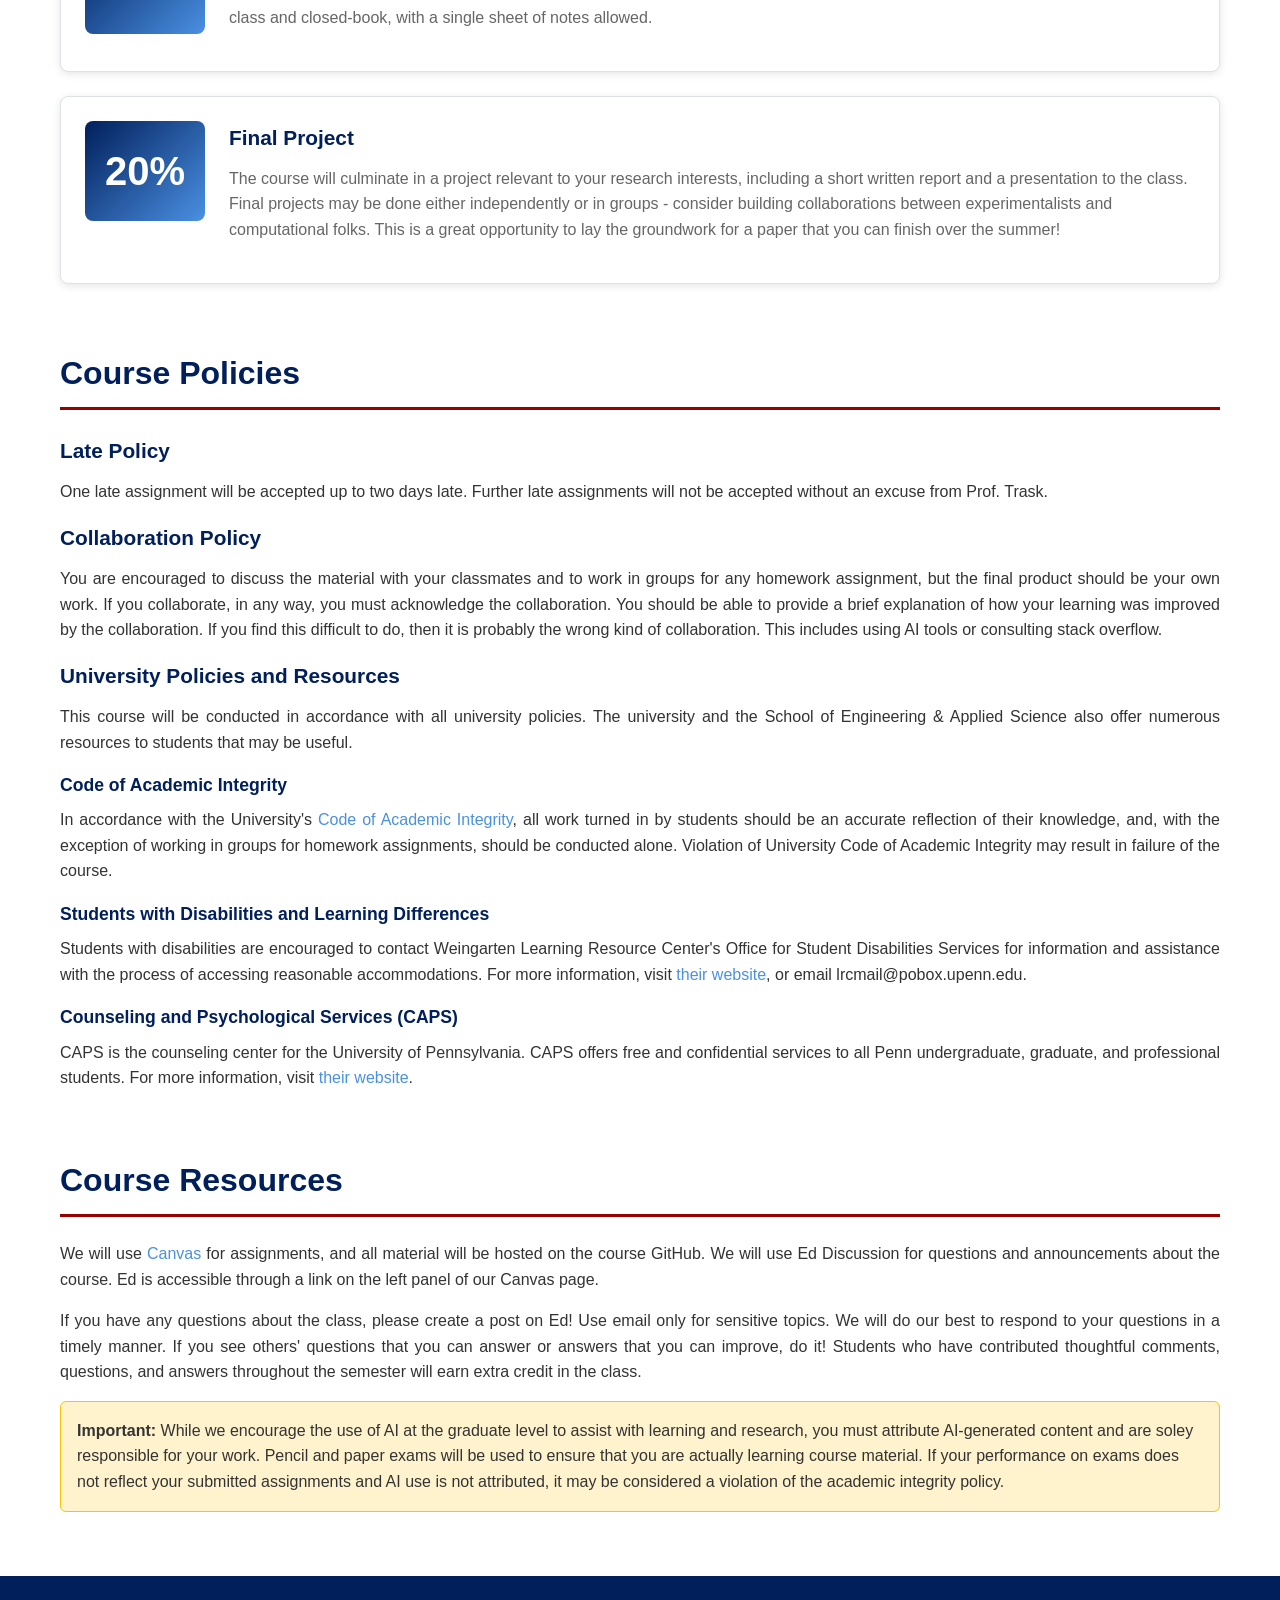
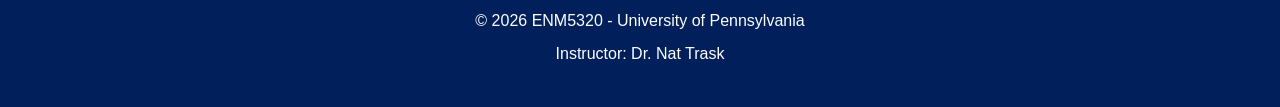
==== commit 890c2f6a: "push to website" ====
--- a/index.html
+++ b/index.html
@@ -190,6 +190,8 @@
                             <li><a href="NewMaterial/Lecture07_Feb05/Lecture_7.html">Lecture Notes</a></li>
                             <li><a href="2025_lecturenotes/Lecture_7.pdf">Handwritten Lecture Notes</a></li>
                             <li><a href="https://github.com/natrask/ENM5320-2026/tree/main/NewMaterial/shearflow_project" target="_blank">Kelvin-Helmholtz Data</a></li>
+                            <li><a href="https://colab.research.google.com/github/natrask/ENM5320-2026/blob/main/NewMaterial/shearflow_project/plot_shearflow_results.ipynb" target="_blank">Plot Data</a></li>
+                            <li><a href="NewMaterial/Lecture07_Feb05/homework3.html">Homework 3</a></li>
                         </ul>
                     </div>
                 </div>
@@ -226,6 +228,9 @@
                         <ul class="resources">
                             <li><a href="NewMaterial/Lecture10_Feb19/Lecture_10.html">Lecture Notes</a></li>
                             <li><a href="2025_lecturenotes/Lecture_10.pdf">Handwritten Lecture Notes</a></li>
+                            <li><a href="NewMaterial/fullNonlinearSolve/inclass.ipynb">Linear Stencil Ex.</a></li>
+                            <li><a href="NewMaterial/fullNonlinearSolve/nonlinear.ipynb">Nonlinear Stencil Ex.</a></li>
+                            <li><a href="NewMaterial/fullNonlinearSolve/nonlinear_optimized.ipynb">Optimized Nonlinear Stencil Ex.</a></li>
                         </ul>
                     </div>
                 </div>
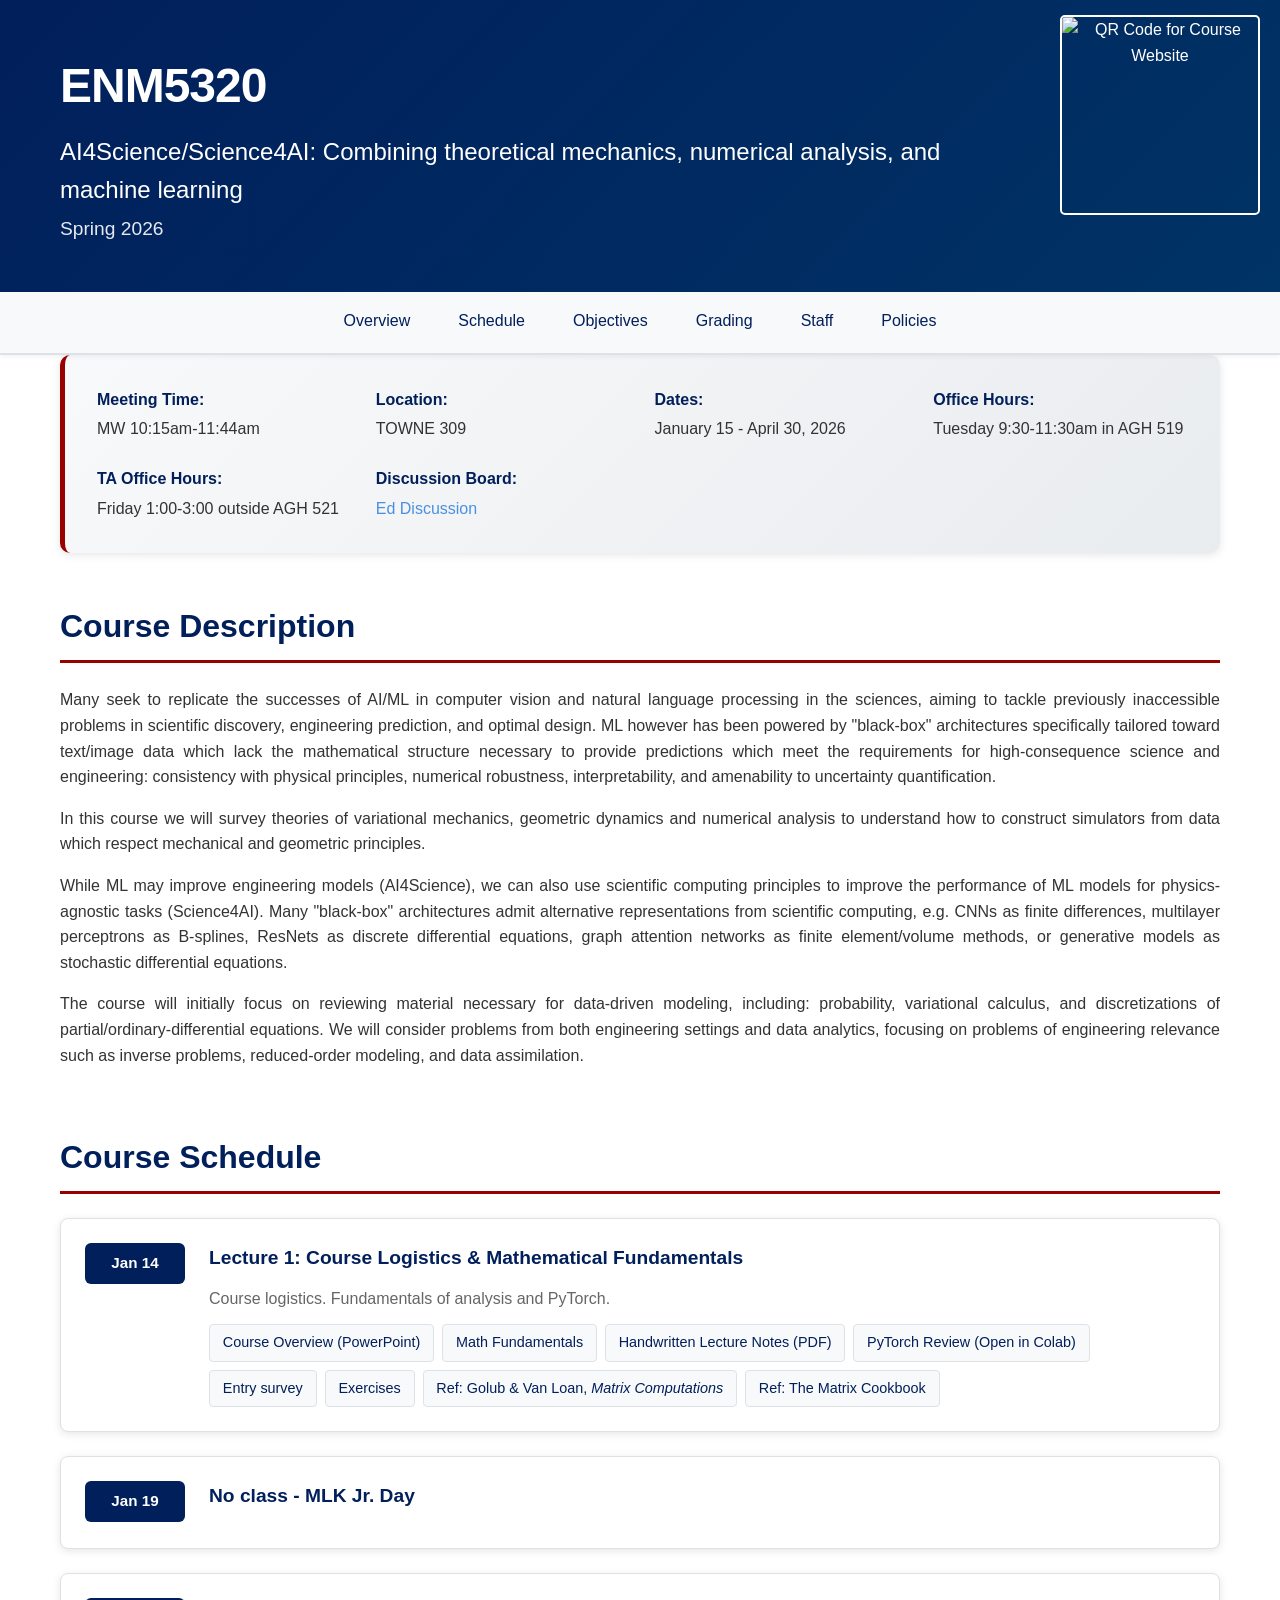
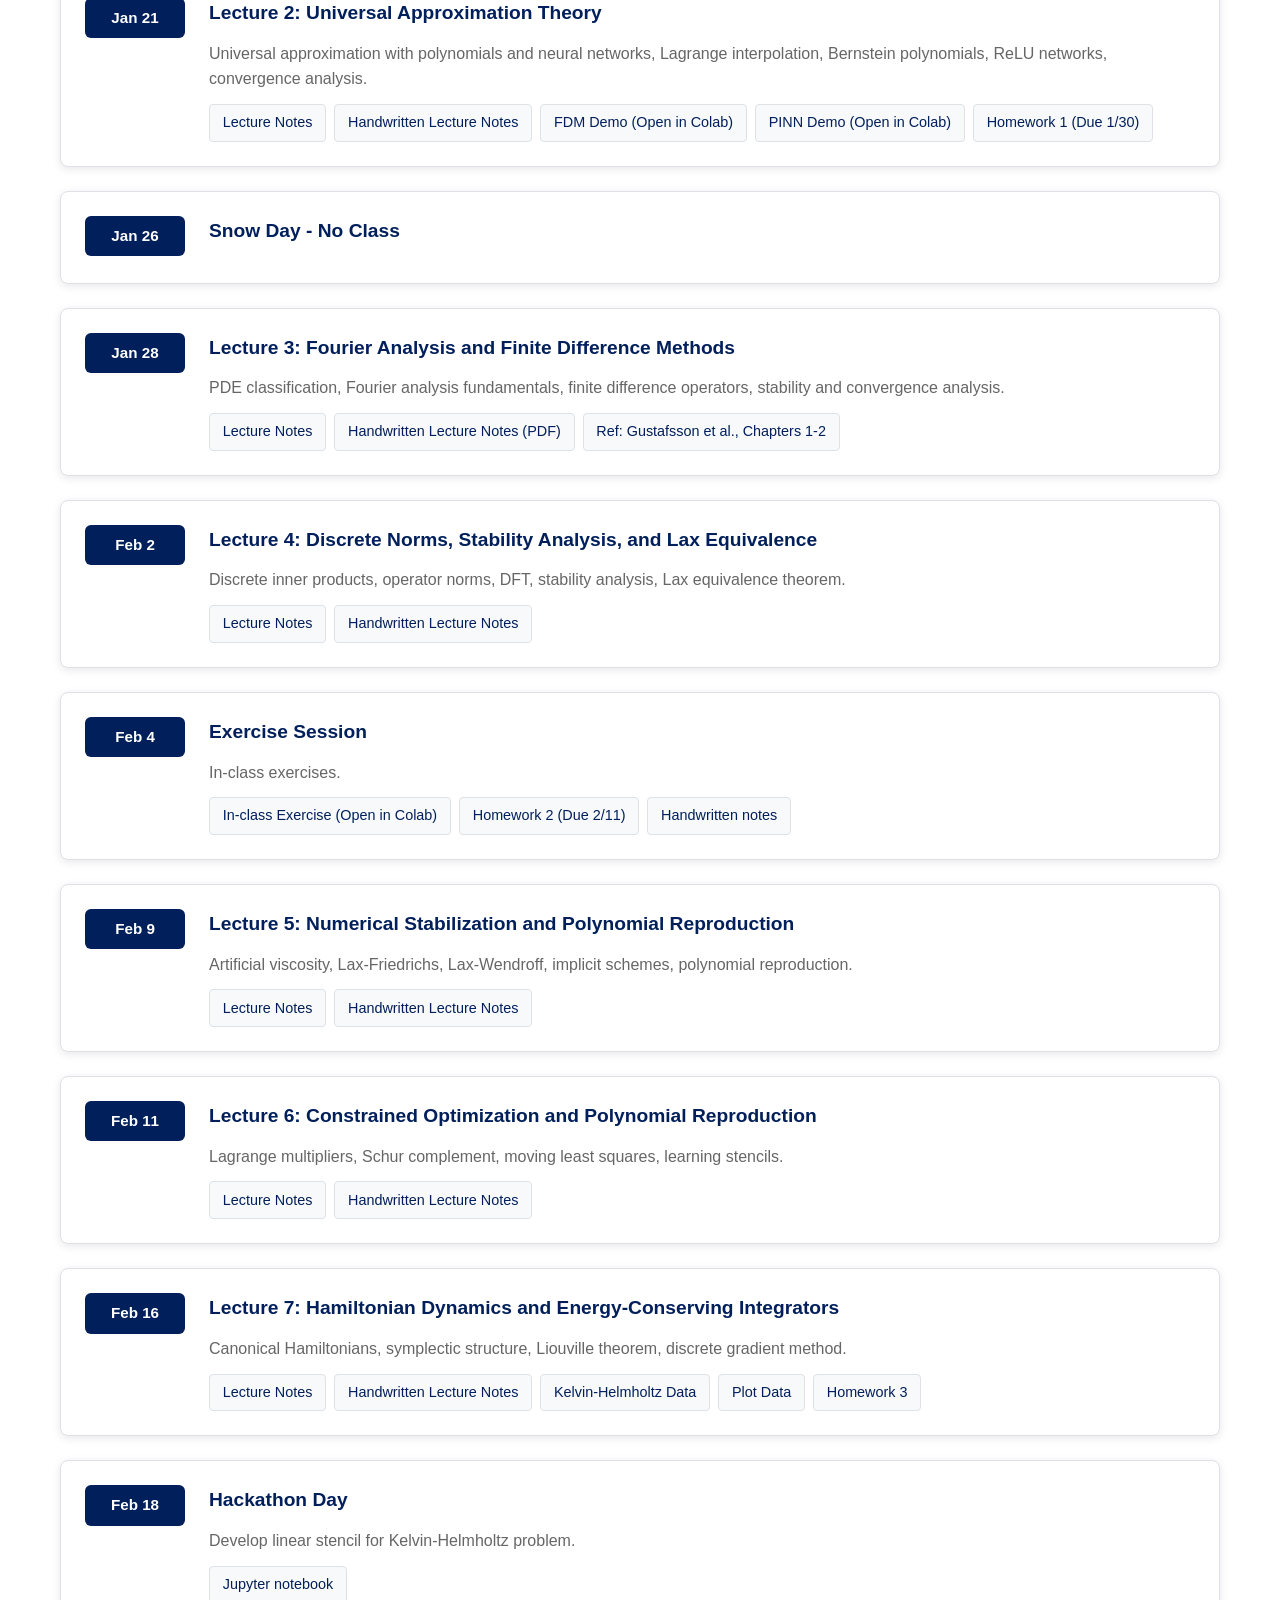
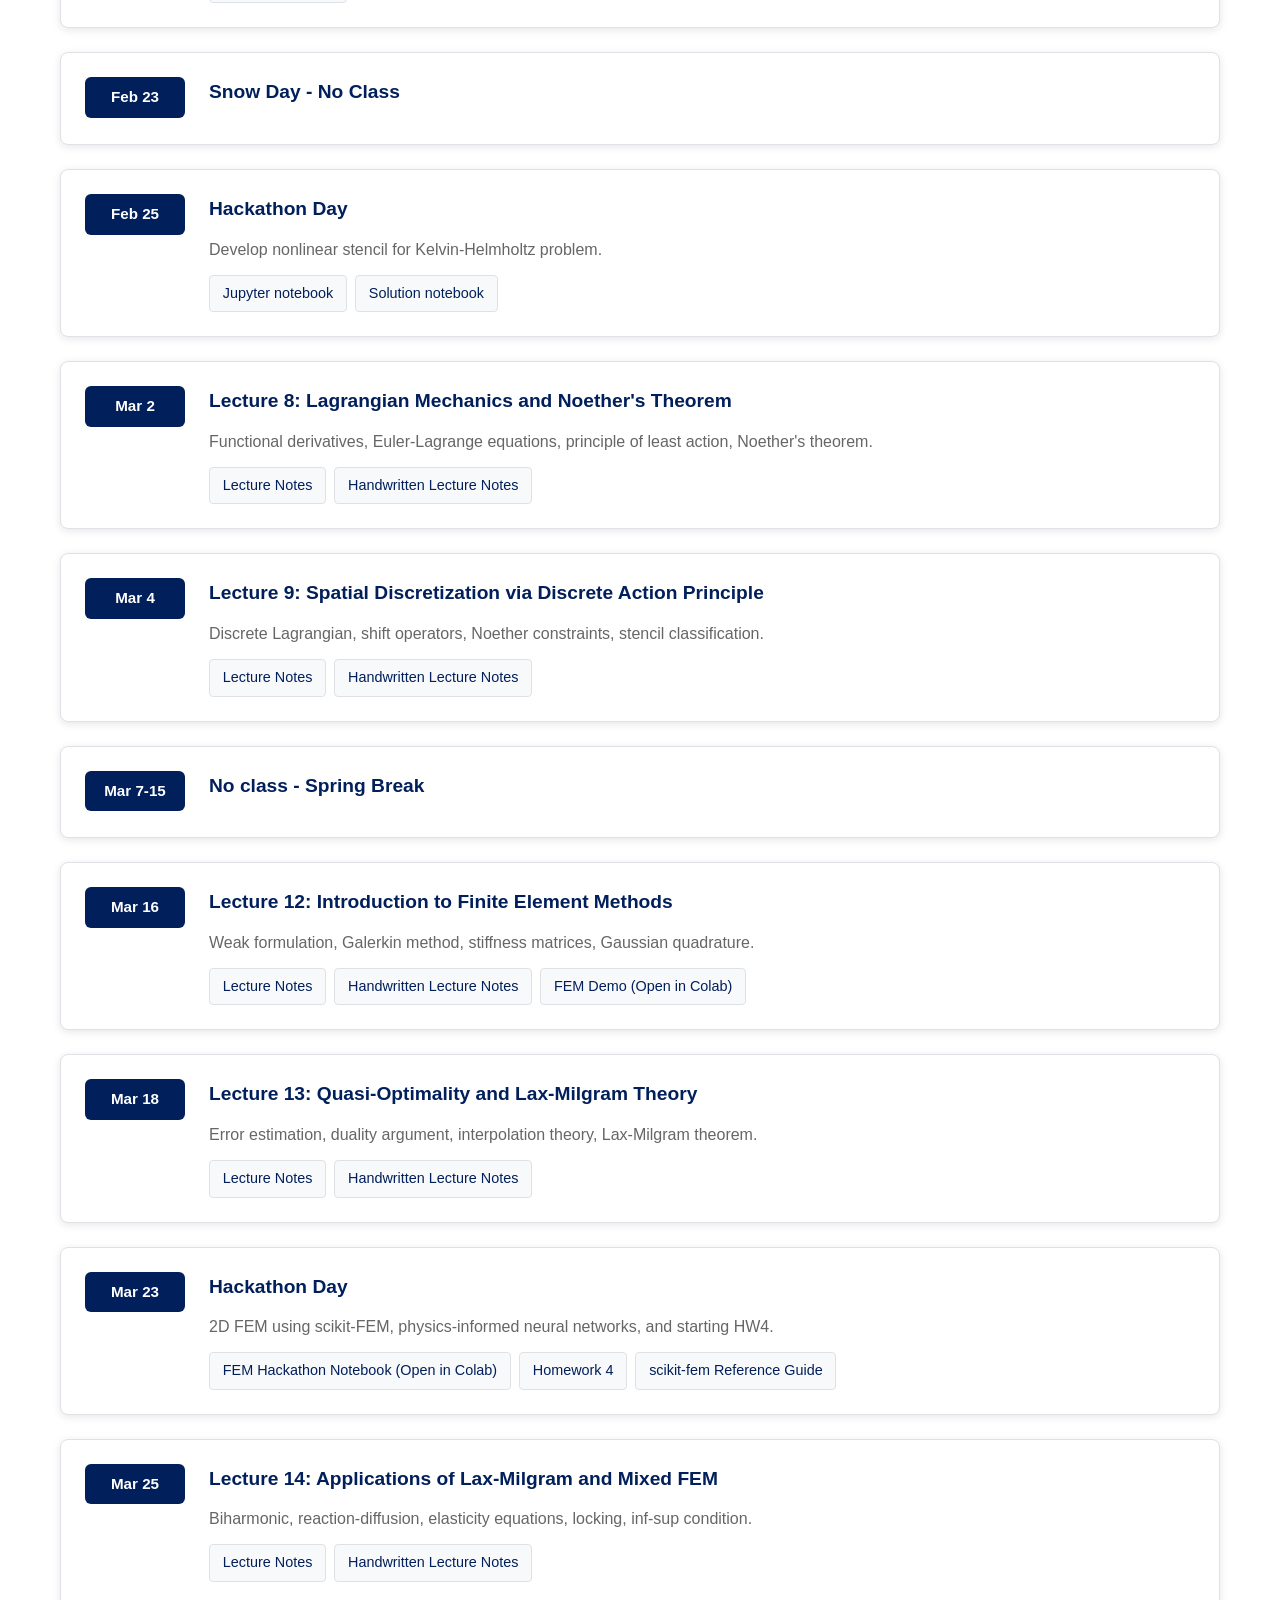
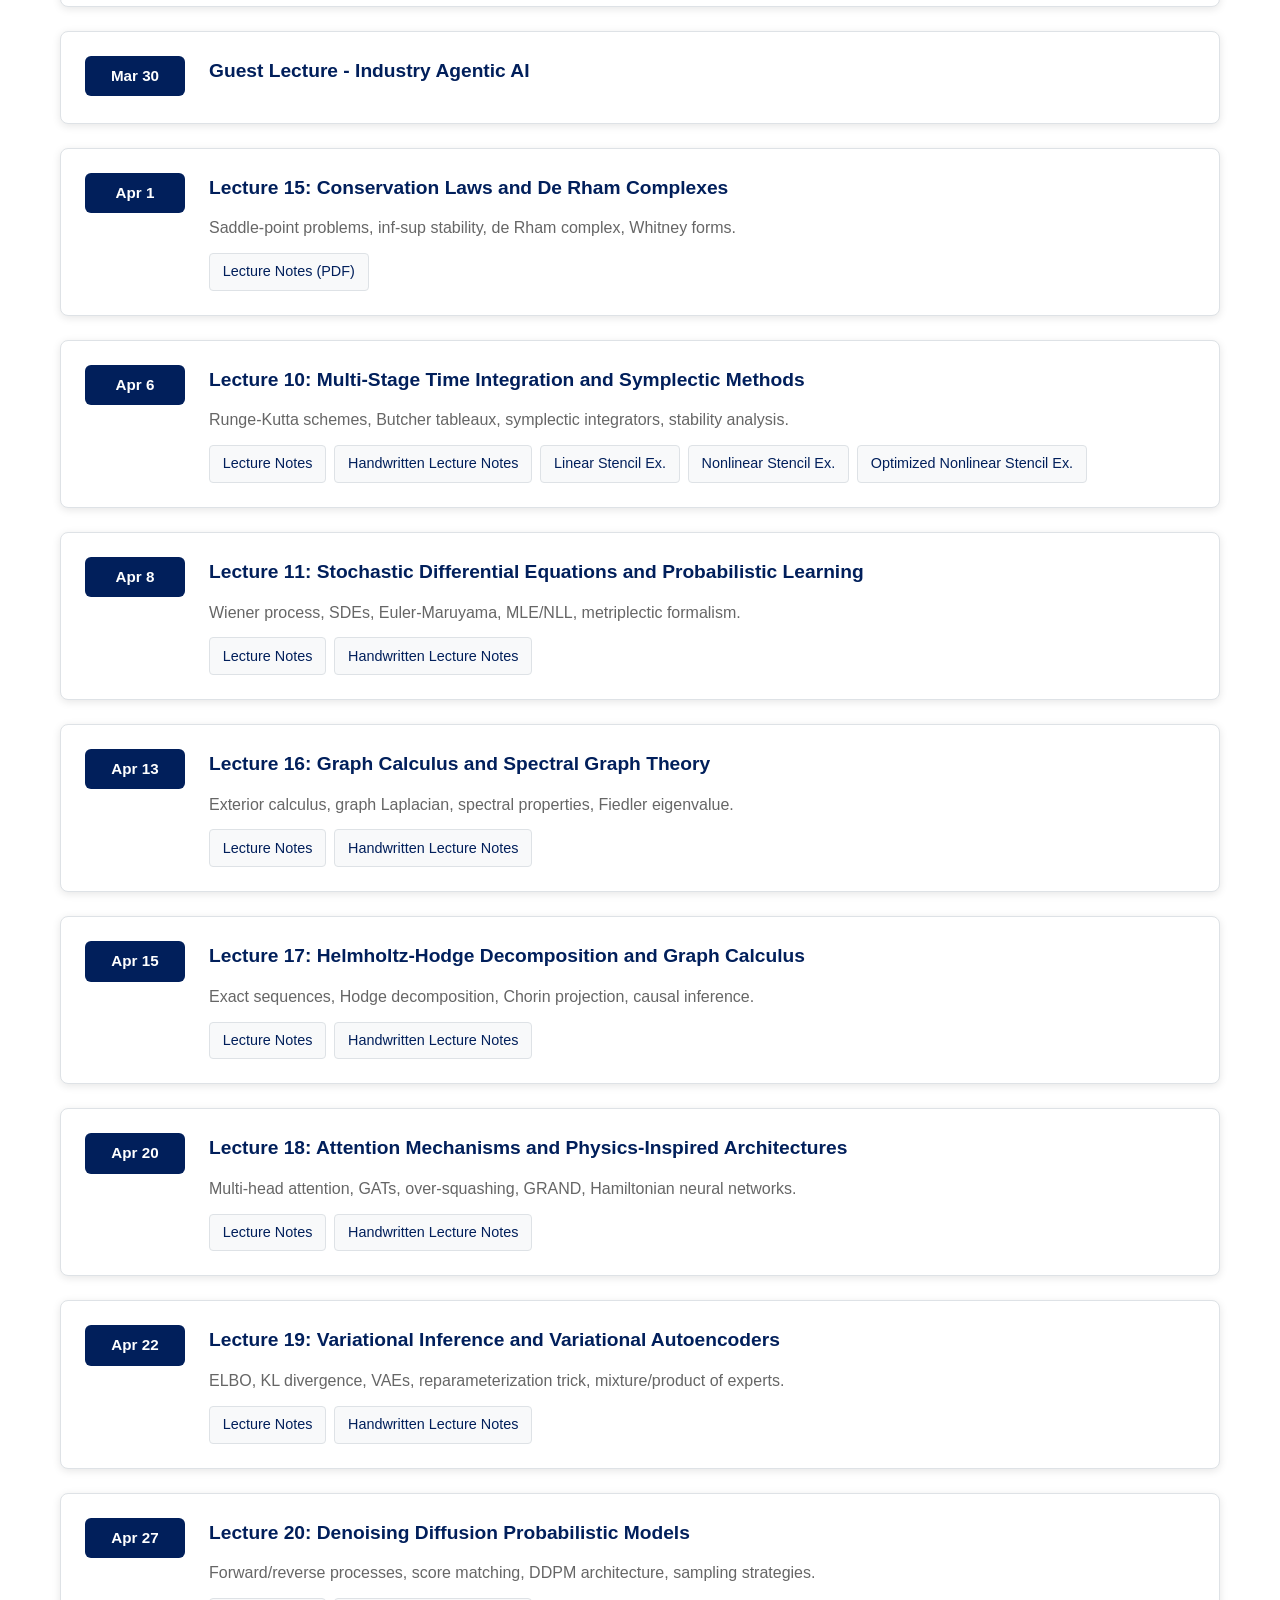
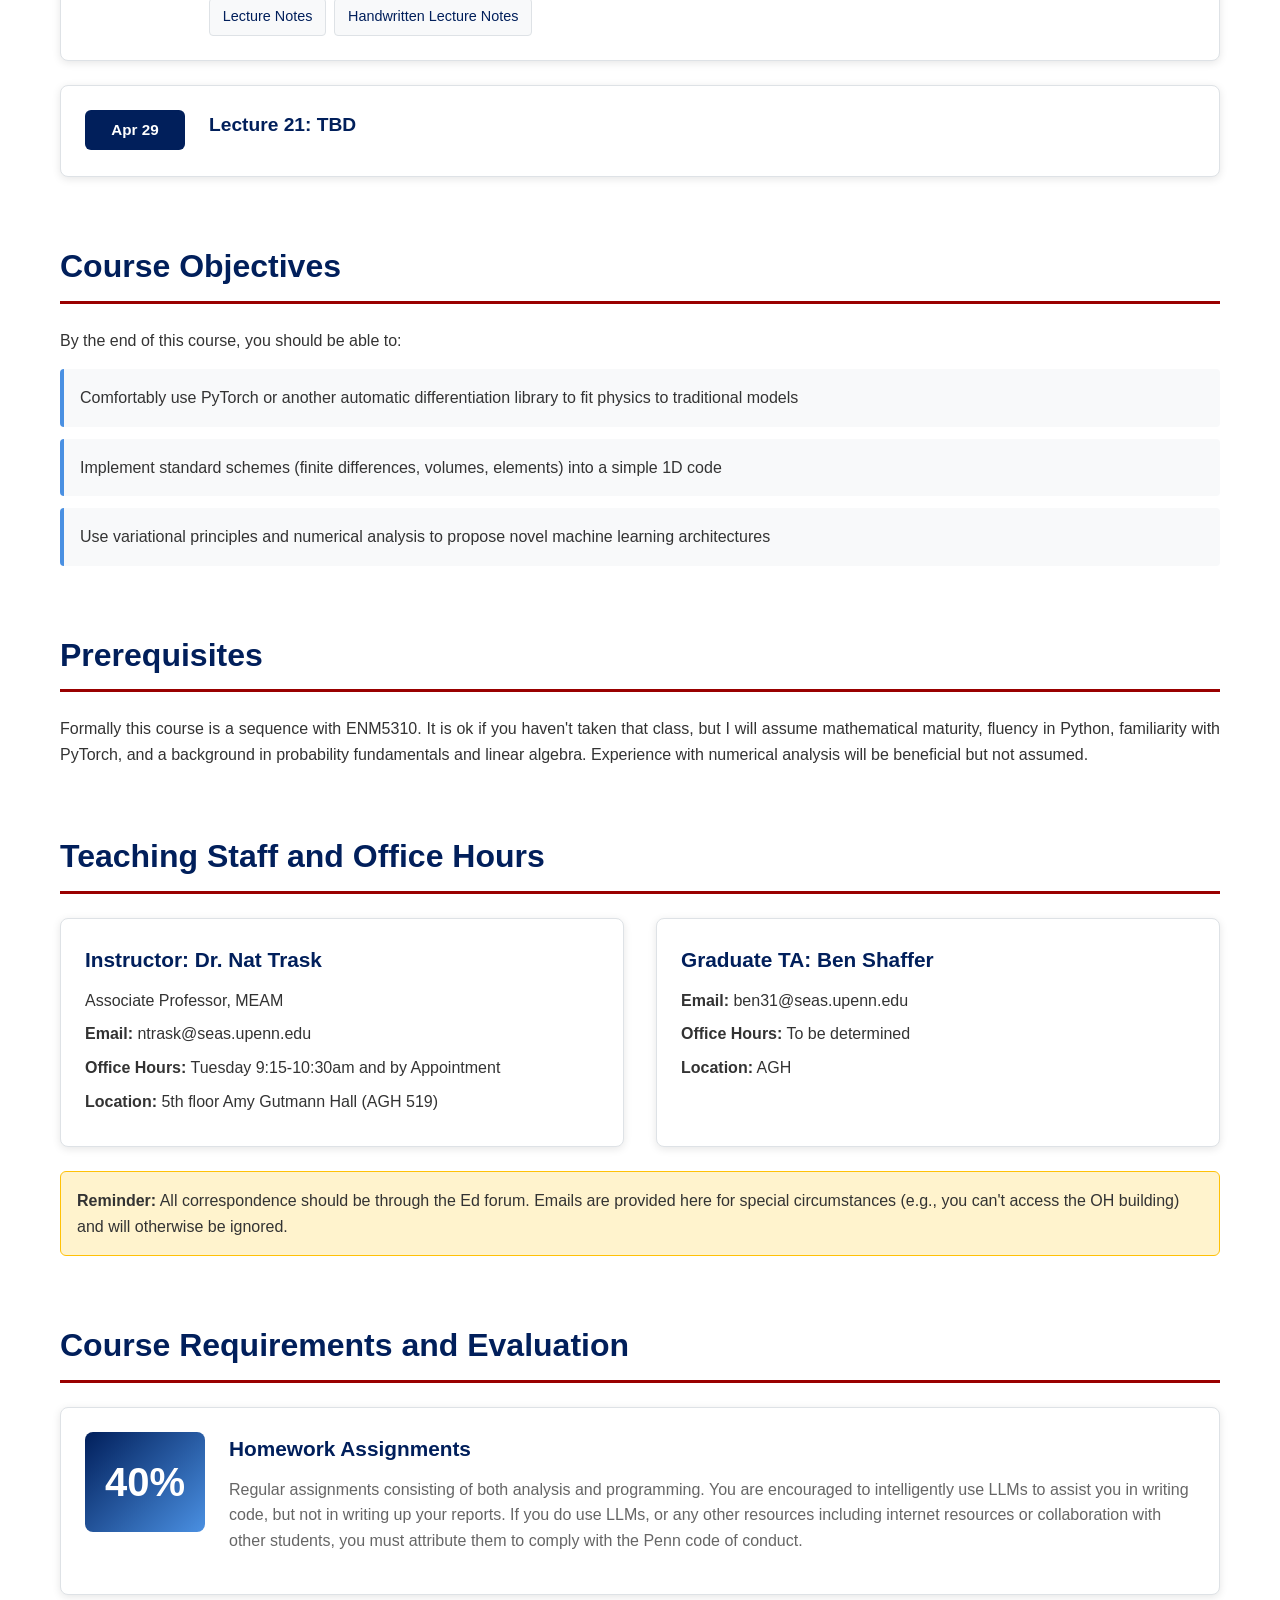
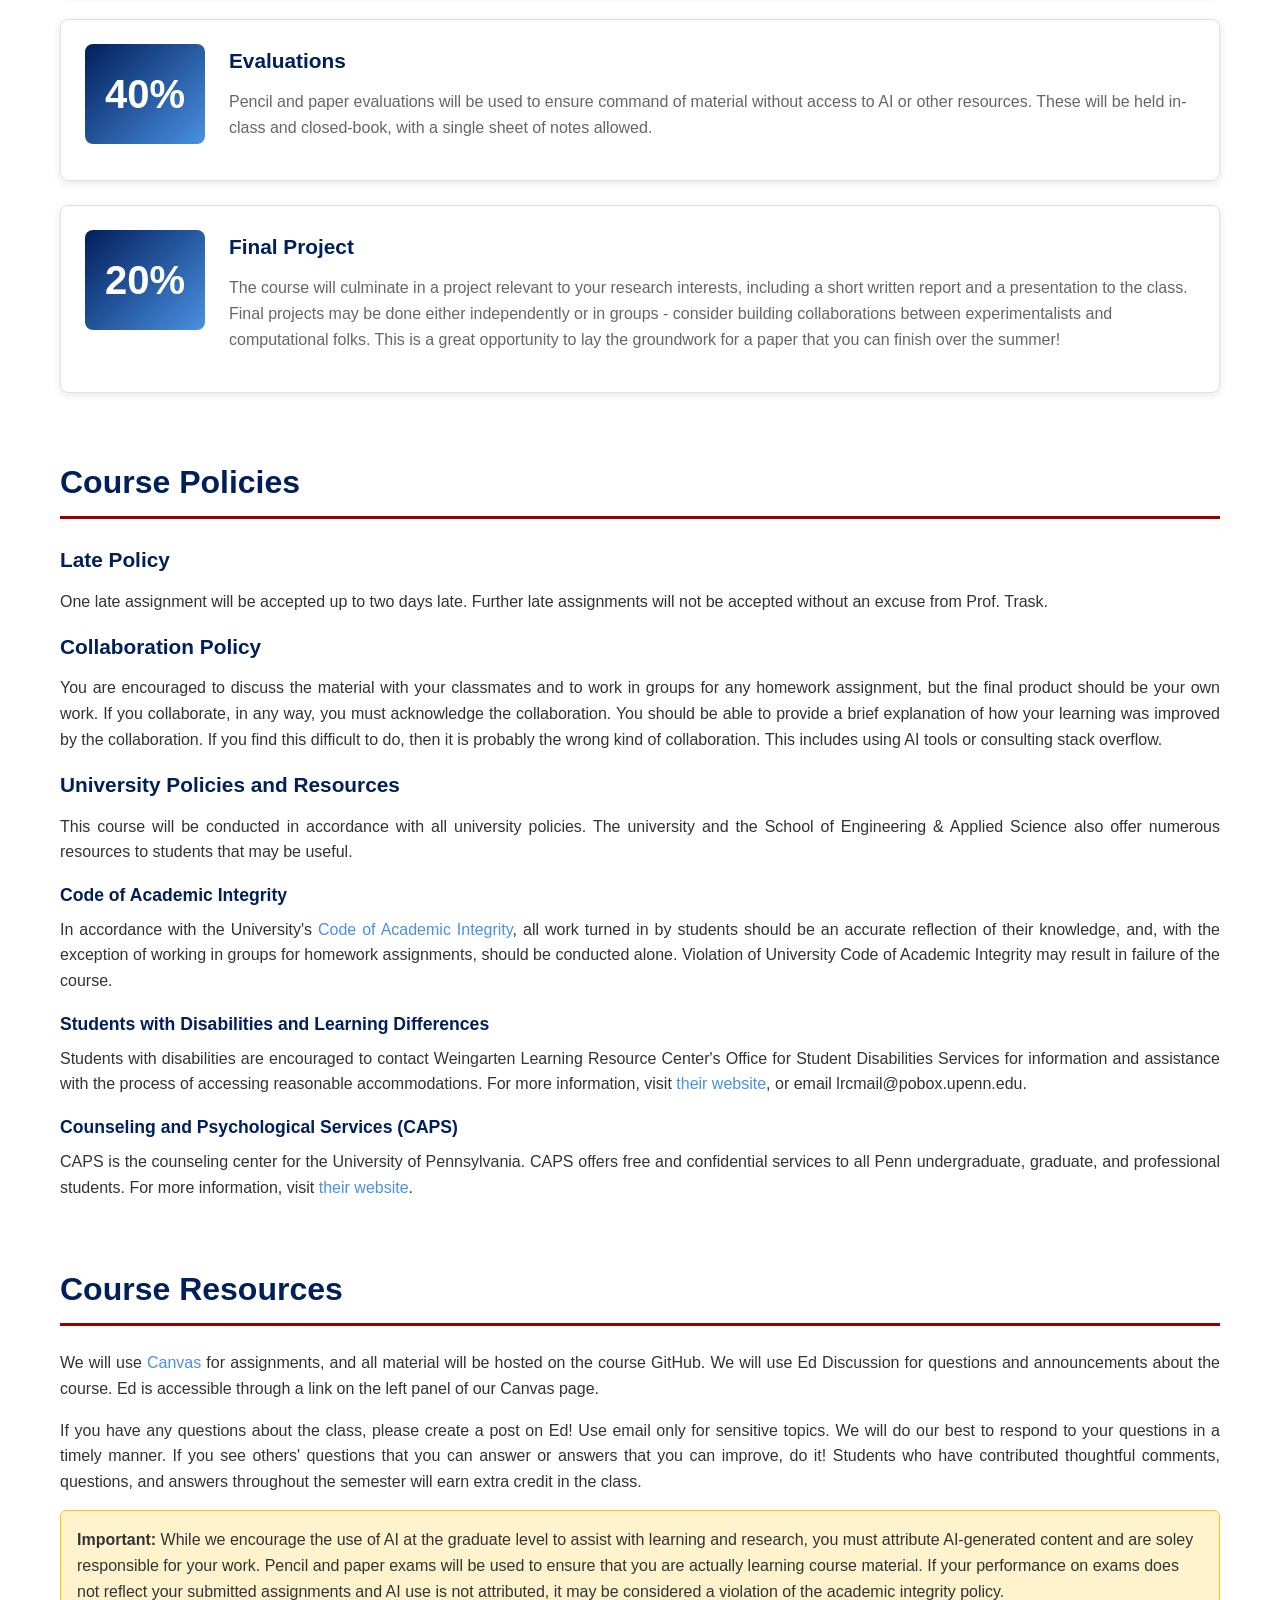
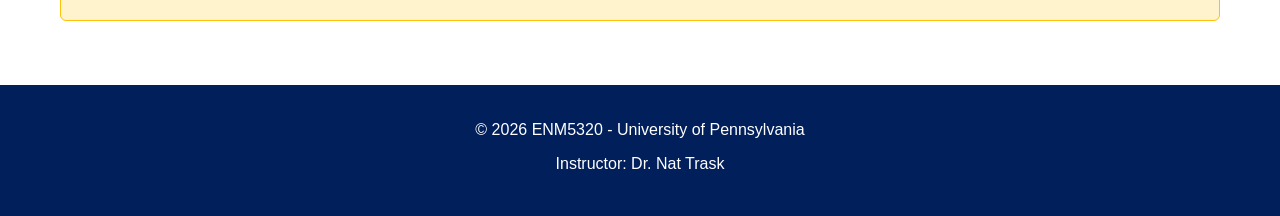
==== commit 2417cd0b: "Merge branch 'natrask:main' into main" ====
--- a/index.html
+++ b/index.html
@@ -46,7 +46,7 @@
                     <strong>Office Hours:</strong> Tuesday 9:30-11:30am in AGH 519
                 </div>
                 <div class="info-item">
-                    <strong>TA Office Hours:</strong> TBD
+                    <strong>TA Office Hours:</strong> Friday 1:00-3:00 outside AGH 521
                 </div>
                 <div class="info-item">
                     <strong>Discussion Board:</strong> <a href="https://edstem.org/us/courses/74501" target="_blank">Ed Discussion</a>
@@ -77,12 +77,12 @@
                         <h3>Lecture 1: Course Logistics & Mathematical Fundamentals</h3>
                         <p>Course logistics. Fundamentals of analysis and PyTorch.</p>
                         <ul class="resources">
-                            <li><a href="NewMaterial/Lecture01_Jan15/overview.pptx">Course Overview (PowerPoint)</a></li>
-                            <li><a href="NewMaterial/Lecture01_Jan15/Analysis.html">Math Fundamentals</a></li>
-                            <li><a href="NewMaterial/Lecture01_Jan15/Exercise%20I.pdf" target="_blank">Handwritten Lecture Notes (PDF)</a></li>
-                            <li><a href="https://colab.research.google.com/github/natrask/ENM5320-2026/blob/main/NewMaterial/Lecture01_Jan15/pytorch_review.ipynb" target="_blank">PyTorch Review (Open in Colab)</a></li>
+                            <li><a href="NewMaterial/Lecture01_Jan14/overview.pptx">Course Overview (PowerPoint)</a></li>
+                            <li><a href="NewMaterial/Lecture01_Jan14/Analysis.html">Math Fundamentals</a></li>
+                            <li><a href="NewMaterial/Lecture01_Jan14/Exercise%20I.pdf" target="_blank">Handwritten Lecture Notes (PDF)</a></li>
+                            <li><a href="https://colab.research.google.com/github/natrask/ENM5320-2026/blob/main/NewMaterial/Lecture01_Jan14/pytorch_review.ipynb" target="_blank">PyTorch Review (Open in Colab)</a></li>
                             <li><a href="https://forms.gle/CsouW39mNvYSPHX8A">Entry survey</a></li>
-                            <li><a href="NewMaterial/Lecture01_Jan15/Exercises.html">Exercises</a></li>
+                            <li><a href="NewMaterial/Lecture01_Jan14/Exercises.html">Exercises</a></li>
                             <li><a href="https://find.library.upenn.edu/catalog/9977066647603681?hld_id=53791354980003681" target="_blank"> Ref: Golub & Van Loan, <em>Matrix Computations</em></a></li>
                             <li><a href="https://www.math.uwaterloo.ca/~hwolkowi/matrixcookbook.pdf" target="_blank">Ref: The Matrix Cookbook</a></li>
                         </ul>
@@ -102,11 +102,11 @@
                         <h3>Lecture 2: Universal Approximation Theory</h3>
                         <p>Universal approximation with polynomials and neural networks, Lagrange interpolation, Bernstein polynomials, ReLU networks, convergence analysis.</p>
                         <ul class="resources">
-                            <li><a href="NewMaterial/Lecture02_Jan20/Lecture_2.html">Lecture Notes</a></li>
+                            <li><a href="NewMaterial/Lecture02_Jan21/Lecture_2.html">Lecture Notes</a></li>
                             <li><a href="2025_lecturenotes/Lecture_2.pdf">Handwritten Lecture Notes</a></li>
-                            <li><a href="https://colab.research.google.com/github/natrask/ENM5320-2026/blob/main/NewMaterial/Lecture02_Jan20/FDM_demo.ipynb" target="_blank">FDM Demo (Open in Colab)</a></li>
-                            <li><a href="https://colab.research.google.com/github/natrask/ENM5320-2026/blob/main/NewMaterial/Lecture02_Jan20/PINN_demo.ipynb" target="_blank">PINN Demo (Open in Colab)</a></li>
-                            <li><a href="NewMaterial/Lecture02_Jan20/homework1.html">Homework 1 (Due 1/30)</a></li>
+                            <li><a href="https://colab.research.google.com/github/natrask/ENM5320-2026/blob/main/NewMaterial/Lecture02_Jan21/FDM_demo.ipynb" target="_blank">FDM Demo (Open in Colab)</a></li>
+                            <li><a href="https://colab.research.google.com/github/natrask/ENM5320-2026/blob/main/NewMaterial/Lecture02_Jan21/PINN_demo.ipynb" target="_blank">PINN Demo (Open in Colab)</a></li>
+                            <li><a href="NewMaterial/Lecture02_Jan21/homework1.html">Homework 1 (Due 1/30)</a></li>
                         </ul>
                     </div>
                 </div>
@@ -124,8 +124,8 @@
                         <h3>Lecture 3: Fourier Analysis and Finite Difference Methods</h3>
                         <p>PDE classification, Fourier analysis fundamentals, finite difference operators, stability and convergence analysis.</p>
                         <ul class="resources">
-                            <li><a href="NewMaterial/Lecture02_Jan22/Lecture_3.html">Lecture Notes</a></li>
-                            <li><a href="NewMaterial/Lecture02_Jan20/Lecture%202.pdf" target="_blank">Handwritten Lecture Notes (PDF)</a></li>
+                            <li><a href="NewMaterial/Lecture03_Jan28/Lecture_3.html">Lecture Notes</a></li>
+                            <li><a href="NewMaterial/Lecture02_Jan21/Lecture%202.pdf" target="_blank">Handwritten Lecture Notes (PDF)</a></li>
                             <li><a href="https://find.library.upenn.edu/catalog/9977071082103681?hld_id=53499053800003681" target="_blank">Ref: Gustafsson et al., Chapters 1-2</a></li>
                         </ul>
                     </div>
@@ -138,7 +138,7 @@
                         <h3>Lecture 4: Discrete Norms, Stability Analysis, and Lax Equivalence</h3>
                         <p>Discrete inner products, operator norms, DFT, stability analysis, Lax equivalence theorem.</p>
                         <ul class="resources">
-                            <li><a href="NewMaterial/Lecture03_Jan27/Lecture_4.html">Lecture Notes</a></li>
+                            <li><a href="NewMaterial/Lecture04_Feb02/Lecture_4.html">Lecture Notes</a></li>
                             <li><a href="2025_lecturenotes/Lecture_4.pdf">Handwritten Lecture Notes</a></li>
                         </ul>
                     </div>
@@ -150,9 +150,9 @@
                         <h3>Exercise Session</h3>
                         <p>In-class exercises.</p>
                         <ul class="resources">
-                            <li><a href="https://colab.research.google.com/github/natrask/ENM5320-2026/blob/main/NewMaterial/Lecture06_Feb05/inclass.ipynb" target="_blank">In-class Exercise (Open in Colab)</a></li>
-                            <li><a href="NewMaterial/Lecture06_Feb05/homework2.html">Homework 2 (Due 2/11)</a></li>
-                            <li><a href="NewMaterial/Lecture06_Feb05/feb_4_notes.pdf" target="_blank">Handwritten notes</a></li>
+                            <li><a href="https://colab.research.google.com/github/natrask/ENM5320-2026/blob/main/NewMaterial/Exercise_Feb04/inclass.ipynb" target="_blank">In-class Exercise (Open in Colab)</a></li>
+                            <li><a href="NewMaterial/Exercise_Feb04/homework2.html">Homework 2 (Due 2/11)</a></li>
+                            <li><a href="NewMaterial/Exercise_Feb04/feb_4_notes.pdf" target="_blank">Handwritten notes</a></li>
                         </ul>
                     </div>
                 </div>
@@ -163,7 +163,7 @@
                         <h3>Lecture 5: Numerical Stabilization and Polynomial Reproduction</h3>
                         <p>Artificial viscosity, Lax-Friedrichs, Lax-Wendroff, implicit schemes, polynomial reproduction.</p>
                         <ul class="resources">
-                            <li><a href="NewMaterial/Lecture04_Jan29/Lecture_5.html">Lecture Notes</a></li>
+                            <li><a href="NewMaterial/Lecture05_Feb09/Lecture_5.html">Lecture Notes</a></li>
                             <li><a href="2025_lecturenotes/Lecture_5.pdf">Handwritten Lecture Notes</a></li>
                         </ul>
                     </div>
@@ -175,7 +175,7 @@
                         <h3>Lecture 6: Constrained Optimization and Polynomial Reproduction</h3>
                         <p>Lagrange multipliers, Schur complement, moving least squares, learning stencils.</p>
                         <ul class="resources">
-                            <li><a href="NewMaterial/Lecture06_Feb03/Lecture_6.html">Lecture Notes</a></li>
+                            <li><a href="NewMaterial/Lecture06_Feb11/Lecture_6.html">Lecture Notes</a></li>
                             <li><a href="2025_lecturenotes/Lecture_6.pdf">Handwritten Lecture Notes</a></li>
                         </ul>
                     </div>
@@ -187,46 +187,152 @@
                         <h3>Lecture 7: Hamiltonian Dynamics and Energy-Conserving Integrators</h3>
                         <p>Canonical Hamiltonians, symplectic structure, Liouville theorem, discrete gradient method.</p>
                         <ul class="resources">
-                            <li><a href="NewMaterial/Lecture07_Feb05/Lecture_7.html">Lecture Notes</a></li>
+                            <li><a href="NewMaterial/Lecture07_Feb16/Lecture_7.html">Lecture Notes</a></li>
                             <li><a href="2025_lecturenotes/Lecture_7.pdf">Handwritten Lecture Notes</a></li>
                             <li><a href="https://github.com/natrask/ENM5320-2026/tree/main/NewMaterial/shearflow_project" target="_blank">Kelvin-Helmholtz Data</a></li>
                             <li><a href="https://colab.research.google.com/github/natrask/ENM5320-2026/blob/main/NewMaterial/shearflow_project/plot_shearflow_results.ipynb" target="_blank">Plot Data</a></li>
-                            <li><a href="NewMaterial/Lecture07_Feb05/homework3.html">Homework 3</a></li>
+                            <li><a href="NewMaterial/Lecture07_Feb16/homework3.html">Homework 3</a></li>
                         </ul>
                     </div>
                 </div>
 
                 <div class="lecture-item">
                     <div class="lecture-date">Feb 18</div>
+                    <div class="lecture-content">
+                        <h3>Hackathon Day</h3>
+                        <p> Develop linear stencil for Kelvin-Helmholtz problem.</p>
+                        <ul class="resources">
+                            <li><a href="NewMaterial/fullNonlinearSolve/inclass.ipynb">Jupyter notebook</a></li>
+                        </ul>
+                    </div>
+                </div>
+
+                <div class="lecture-item">
+                    <div class="lecture-date">Feb 23</div>
+                    <div class="lecture-content">
+                        <h3>Snow Day - No Class</h3>
+                    </div>
+                </div>
+
+                <div class="lecture-item">
+                    <div class="lecture-date">Feb 25</div>
+                    <div class="lecture-content">
+                        <h3>Hackathon Day</h3>
+                        <p> Develop nonlinear stencil for Kelvin-Helmholtz problem.</p>
+                        <ul class="resources">
+                            <li><a href="NewMaterial/fullNonlinearSolve/inclass_nonlinearStencil_class_version.ipynb">Jupyter notebook</a></li>
+                            <li><a href="NewMaterial/fullNonlinearSolve/inclass_nonlinearStencil_bds.ipynb">Solution notebook</a></li>
+                        </ul>
+                    </div>
+                </div>
+
+                <div class="lecture-item">
+                    <div class="lecture-date">Mar 2</div>
                     <div class="lecture-content">
                         <h3>Lecture 8: Lagrangian Mechanics and Noether's Theorem</h3>
                         <p>Functional derivatives, Euler-Lagrange equations, principle of least action, Noether's theorem.</p>
                         <ul class="resources">
-                            <li><a href="NewMaterial/Lecture08_Feb12/Lecture_8.html">Lecture Notes</a></li>
+                            <li><a href="NewMaterial/Lecture08_Mar02/Lecture_8.html">Lecture Notes</a></li>
                             <li><a href="2025_lecturenotes/Lecture_8.pdf">Handwritten Lecture Notes</a></li>
                         </ul>
                     </div>
                 </div>
 
                 <div class="lecture-item">
-                    <div class="lecture-date">Feb 23</div>
+                    <div class="lecture-date">Mar 4</div>
                     <div class="lecture-content">
                         <h3>Lecture 9: Spatial Discretization via Discrete Action Principle</h3>
                         <p>Discrete Lagrangian, shift operators, Noether constraints, stencil classification.</p>
                         <ul class="resources">
-                            <li><a href="NewMaterial/Lecture09_Feb17/Lecture_9.html">Lecture Notes</a></li>
+                            <li><a href="NewMaterial/Lecture09_Mar04/Lecture_9.html">Lecture Notes</a></li>
                             <li><a href="2025_lecturenotes/Lecture_9.pdf">Handwritten Lecture Notes</a></li>
                         </ul>
                     </div>
                 </div>
 
                 <div class="lecture-item">
-                    <div class="lecture-date">Feb 25</div>
+                    <div class="lecture-date">Mar 7-15</div>
+                    <div class="lecture-content">
+                        <h3>No class - Spring Break</h3>
+                    </div>
+                </div>
+
+                <!-- March (post-break) -->
+                <div class="lecture-item">
+                    <div class="lecture-date">Mar 16</div>
+                    <div class="lecture-content">
+                        <h3>Lecture 12: Introduction to Finite Element Methods</h3>
+                        <p>Weak formulation, Galerkin method, stiffness matrices, Gaussian quadrature.</p>
+                        <ul class="resources">
+                            <li><a href="NewMaterial/Lecture12_Mar16/Lecture_12.html">Lecture Notes</a></li>
+                            <li><a href="2025_lecturenotes/Lecture_12.pdf">Handwritten Lecture Notes</a></li>
+                            <li><a href="https://colab.research.google.com/github/natrask/ENM5320-2026/blob/main/NewMaterial/Lecture12_Mar16/FEMconvergence_demo.ipynb" target="_blank">FEM Demo (Open in Colab)</a></li>
+                        </ul>
+                    </div>
+                </div>
+
+                <div class="lecture-item">
+                    <div class="lecture-date">Mar 18</div>
+                    <div class="lecture-content">
+                        <h3>Lecture 13: Quasi-Optimality and Lax-Milgram Theory</h3>
+                        <p>Error estimation, duality argument, interpolation theory, Lax-Milgram theorem.</p>
+                        <ul class="resources">
+                            <li><a href="NewMaterial/Lecture13_Mar18/Lecture_13.html">Lecture Notes</a></li>
+                            <li><a href="2025_lecturenotes/Lecture_13.pdf">Handwritten Lecture Notes</a></li>
+                        </ul>
+                    </div>
+                </div>
+
+                <div class="lecture-item">
+                    <div class="lecture-date">Mar 23</div>
+                    <div class="lecture-content">
+                        <h3>Hackathon Day</h3>
+                        <p>2D FEM using scikit-FEM, physics-informed neural networks, and starting HW4.</p>
+                        <ul class="resources">
+                            <li><a href="https://colab.research.google.com/github/natrask/ENM5320-2026/blob/main/scikitFEM_tut/FEM_Hackathon_Poisson2D.ipynb" target="_blank">FEM Hackathon Notebook (Open in Colab)</a></li>
+                            <li><a href="scikitFEM_tut/hw4.html">Homework 4</a></li>
+                            <li><a href="scikitFEM_tut/scikit_fem_reference.html">scikit-fem Reference Guide</a></li>
+                        </ul>
+                    </div>
+                </div>
+
+                <div class="lecture-item">
+                    <div class="lecture-date">Mar 25</div>
+                    <div class="lecture-content">
+                        <h3>Lecture 14: Applications of Lax-Milgram and Mixed FEM</h3>
+                        <p>Biharmonic, reaction-diffusion, elasticity equations, locking, inf-sup condition.</p>
+                        <ul class="resources">
+                            <li><a href="NewMaterial/Lecture14_Mar25/Lecture_14.html">Lecture Notes</a></li>
+                            <li><a href="2025_lecturenotes/Lecture_14.pdf">Handwritten Lecture Notes</a></li>
+                        </ul>
+                    </div>
+                </div>
+
+                <div class="lecture-item">
+                    <div class="lecture-date">Mar 30</div>
+                    <div class="lecture-content">
+                        <h3>Guest Lecture - Industry Agentic AI</h3>
+                    </div>
+                </div>
+
+                <div class="lecture-item">
+                    <div class="lecture-date">Apr 1</div>
+                    <div class="lecture-content">
+                        <h3>Lecture 15: Conservation Laws and De Rham Complexes</h3>
+                        <p>Saddle-point problems, inf-sup stability, de Rham complex, Whitney forms.</p>
+                        <ul class="resources">
+                            <li><a href="NewMaterial/Lecture15_Mar30/replacement_lecture_4_1_26.pdf" target="_blank">Lecture Notes (PDF)</a></li>
+                        </ul>
+                    </div>
+                </div>
+
+                <div class="lecture-item">
+                    <div class="lecture-date">Apr 6</div>
                     <div class="lecture-content">
                         <h3>Lecture 10: Multi-Stage Time Integration and Symplectic Methods</h3>
                         <p>Runge-Kutta schemes, Butcher tableaux, symplectic integrators, stability analysis.</p>
                         <ul class="resources">
-                            <li><a href="NewMaterial/Lecture10_Feb19/Lecture_10.html">Lecture Notes</a></li>
+                            <li><a href="NewMaterial/Lecture10_Apr01/Lecture_10.html">Lecture Notes</a></li>
                             <li><a href="2025_lecturenotes/Lecture_10.pdf">Handwritten Lecture Notes</a></li>
                             <li><a href="NewMaterial/fullNonlinearSolve/inclass.ipynb">Linear Stencil Ex.</a></li>
                             <li><a href="NewMaterial/fullNonlinearSolve/nonlinear.ipynb">Nonlinear Stencil Ex.</a></li>
@@ -235,181 +341,83 @@
                     </div>
                 </div>
 
-                <div class="lecture-item">
-                    <div class="lecture-date">Mar 2</div>
+                <!-- April -->
+                <div class="lecture-item">
+                    <div class="lecture-date">Apr 8</div>
                     <div class="lecture-content">
                         <h3>Lecture 11: Stochastic Differential Equations and Probabilistic Learning</h3>
                         <p>Wiener process, SDEs, Euler-Maruyama, MLE/NLL, metriplectic formalism.</p>
                         <ul class="resources">
-                            <li><a href="NewMaterial/Lecture11_Feb24/Lecture_11.html">Lecture Notes</a></li>
+                            <li><a href="NewMaterial/Lecture11_Apr06/Lecture_11.html">Lecture Notes</a></li>
                             <li><a href="2025_lecturenotes/Lecture_11.pdf">Handwritten Lecture Notes</a></li>
                         </ul>
                     </div>
                 </div>
 
-                <!-- March -->
-                <div class="lecture-item">
-                    <div class="lecture-date">Mar 4</div>
-                    <div class="lecture-content">
-                        <h3>Lecture 12: Introduction to Finite Element Methods</h3>
-                        <p>Weak formulation, Galerkin method, stiffness matrices, Gaussian quadrature.</p>
-                        <ul class="resources">
-                            <li><a href="NewMaterial/Lecture12_Feb26/Lecture_12.html">Lecture Notes</a></li>
-                            <li><a href="2025_lecturenotes/Lecture_12.pdf">Handwritten Lecture Notes</a></li>
-                        </ul>
-                    </div>
-                </div>
-
-                <div class="lecture-item">
-                    <div class="lecture-date">Mar 16</div>
-                    <div class="lecture-content">
-                        <h3>Lecture 13: Quasi-Optimality and Lax-Milgram Theory</h3>
-                        <p>Error estimation, duality argument, interpolation theory, Lax-Milgram theorem.</p>
-                        <ul class="resources">
-                            <li><a href="NewMaterial/Lecture13_Feb26/Lecture_13.html">Lecture Notes</a></li>
-                            <li><a href="2025_lecturenotes/Lecture_13.pdf">Handwritten Lecture Notes</a></li>
-                        </ul>
-                    </div>
-                </div>
-
-                <div class="lecture-item">
-                    <div class="lecture-date">Mar 9-13</div>
-                    <div class="lecture-content">
-                        <h3>No class - Spring Break</h3>
-                    </div>
-                </div>
-
-                <div class="lecture-item">
-                    <div class="lecture-date">Mar 18</div>
-                    <div class="lecture-content">
-                        <h3>Lecture 14: Applications of Lax-Milgram and Mixed FEM</h3>
-                        <p>Biharmonic, reaction-diffusion, elasticity equations, locking, inf-sup condition.</p>
-                        <ul class="resources">
-                            <li><a href="NewMaterial/Lecture14_Mar05/Lecture_14.html">Lecture Notes</a></li>
-                            <li><a href="2025_lecturenotes/Lecture_14.pdf">Handwritten Lecture Notes</a></li>
-                        </ul>
-                    </div>
-                </div>
-
-                <div class="lecture-item">
-                    <div class="lecture-date">Mar 23</div>
-                    <div class="lecture-content">
-                        <h3>Lecture 15: Conservation Laws and De Rham Complexes</h3>
-                        <p>Saddle-point problems, inf-sup stability, de Rham complex, Whitney forms.</p>
-                        <ul class="resources">
-                            <li><a href="NewMaterial/Lecture15_Mar17/Lecture_15.html">Lecture Notes</a></li>
-                            <li><a href="2025_lecturenotes/Lecture_15.pdf">Handwritten Lecture Notes</a></li>
-                        </ul>
-                    </div>
-                </div>
-
-                <div class="lecture-item">
-                    <div class="lecture-date">Mar 25</div>
+                <div class="lecture-item">
+                    <div class="lecture-date">Apr 13</div>
                     <div class="lecture-content">
                         <h3>Lecture 16: Graph Calculus and Spectral Graph Theory</h3>
                         <p>Exterior calculus, graph Laplacian, spectral properties, Fiedler eigenvalue.</p>
                         <ul class="resources">
-                            <li><a href="NewMaterial/Lecture16_Mar19/Lecture_16.html">Lecture Notes</a></li>
+                            <li><a href="NewMaterial/Lecture16_Apr08/Lecture_16.html">Lecture Notes</a></li>
                             <li><a href="2025_lecturenotes/Lecture_16.pdf">Handwritten Lecture Notes</a></li>
                         </ul>
                     </div>
                 </div>
 
                 <div class="lecture-item">
-                    <div class="lecture-date">Mar 30</div>
+                    <div class="lecture-date">Apr 15</div>
                     <div class="lecture-content">
                         <h3>Lecture 17: Helmholtz-Hodge Decomposition and Graph Calculus</h3>
                         <p>Exact sequences, Hodge decomposition, Chorin projection, causal inference.</p>
                         <ul class="resources">
-                            <li><a href="NewMaterial/Lecture17_Mar24/Lecture_17.html">Lecture Notes</a></li>
+                            <li><a href="NewMaterial/Lecture17_Apr13/Lecture_17.html">Lecture Notes</a></li>
                             <li><a href="2025_lecturenotes/Lecture_17.pdf">Handwritten Lecture Notes</a></li>
                         </ul>
                     </div>
                 </div>
 
                 <div class="lecture-item">
-                    <div class="lecture-date">Apr 1</div>
+                    <div class="lecture-date">Apr 20</div>
                     <div class="lecture-content">
                         <h3>Lecture 18: Attention Mechanisms and Physics-Inspired Architectures</h3>
                         <p>Multi-head attention, GATs, over-squashing, GRAND, Hamiltonian neural networks.</p>
                         <ul class="resources">
-                            <li><a href="NewMaterial/Lecture18_Mar26/Lecture_18.html">Lecture Notes</a></li>
+                            <li><a href="NewMaterial/Lecture18_Apr15/Lecture_18.html">Lecture Notes</a></li>
                             <li><a href="2025_lecturenotes/Lecture_18.pdf">Handwritten Lecture Notes</a></li>
                         </ul>
                     </div>
                 </div>
 
-                <!-- April -->
-                <div class="lecture-item">
-                    <div class="lecture-date">Apr 6</div>
+                <div class="lecture-item">
+                    <div class="lecture-date">Apr 22</div>
                     <div class="lecture-content">
                         <h3>Lecture 19: Variational Inference and Variational Autoencoders</h3>
                         <p>ELBO, KL divergence, VAEs, reparameterization trick, mixture/product of experts.</p>
                         <ul class="resources">
-                            <li><a href="NewMaterial/Lecture19_Mar31/Lecture_19.html">Lecture Notes</a></li>
+                            <li><a href="NewMaterial/Lecture19_Apr20/Lecture_19.html">Lecture Notes</a></li>
                             <li><a href="2025_lecturenotes/Lecture_19.pdf">Handwritten Lecture Notes</a></li>
                         </ul>
                     </div>
                 </div>
 
                 <div class="lecture-item">
-                    <div class="lecture-date">Apr 8</div>
+                    <div class="lecture-date">Apr 27</div>
                     <div class="lecture-content">
                         <h3>Lecture 20: Denoising Diffusion Probabilistic Models</h3>
                         <p>Forward/reverse processes, score matching, DDPM architecture, sampling strategies.</p>
                         <ul class="resources">
-                            <li><a href="NewMaterial/Lecture20_Apr02/Lecture_20.html">Lecture Notes</a></li>
+                            <li><a href="NewMaterial/Lecture20_Apr22/Lecture_20.html">Lecture Notes</a></li>
                             <li><a href="2025_lecturenotes/Lecture_20.pdf">Handwritten Lecture Notes</a></li>
                         </ul>
                     </div>
                 </div>
 
                 <div class="lecture-item">
-                    <div class="lecture-date">Apr 13</div>
+                    <div class="lecture-date">Apr 29</div>
                     <div class="lecture-content">
                         <h3>Lecture 21: TBD</h3>
-                    </div>
-                </div>
-
-                <div class="lecture-item">
-                    <div class="lecture-date">Apr 15</div>
-                    <div class="lecture-content">
-                        <h3>Lecture 22: TBD</h3>
-                    </div>
-                </div>
-
-                <div class="lecture-item">
-                    <div class="lecture-date">Apr 20</div>
-                    <div class="lecture-content">
-                        <h3>Lecture 23: TBD</h3>
-                    </div>
-                </div>
-
-                <div class="lecture-item">
-                    <div class="lecture-date">Apr 22</div>
-                    <div class="lecture-content">
-                        <h3>Lecture 24: TBD</h3>
-                    </div>
-                </div>
-
-                <div class="lecture-item">
-                    <div class="lecture-date">Apr 27</div>
-                    <div class="lecture-content">
-                        <h3>Lecture 25: TBD</h3>
-                    </div>
-                </div>
-
-                <div class="lecture-item">
-                    <div class="lecture-date">Apr 29</div>
-                    <div class="lecture-content">
-                        <h3>Lecture 26: TBD</h3>
-                    </div>
-                </div>
-
-                <div class="lecture-item">
-                    <div class="lecture-date">May 4</div>
-                    <div class="lecture-content">
-                        <h3>Lecture 28: TBD</h3>
                     </div>
                 </div>
                 <!-- 
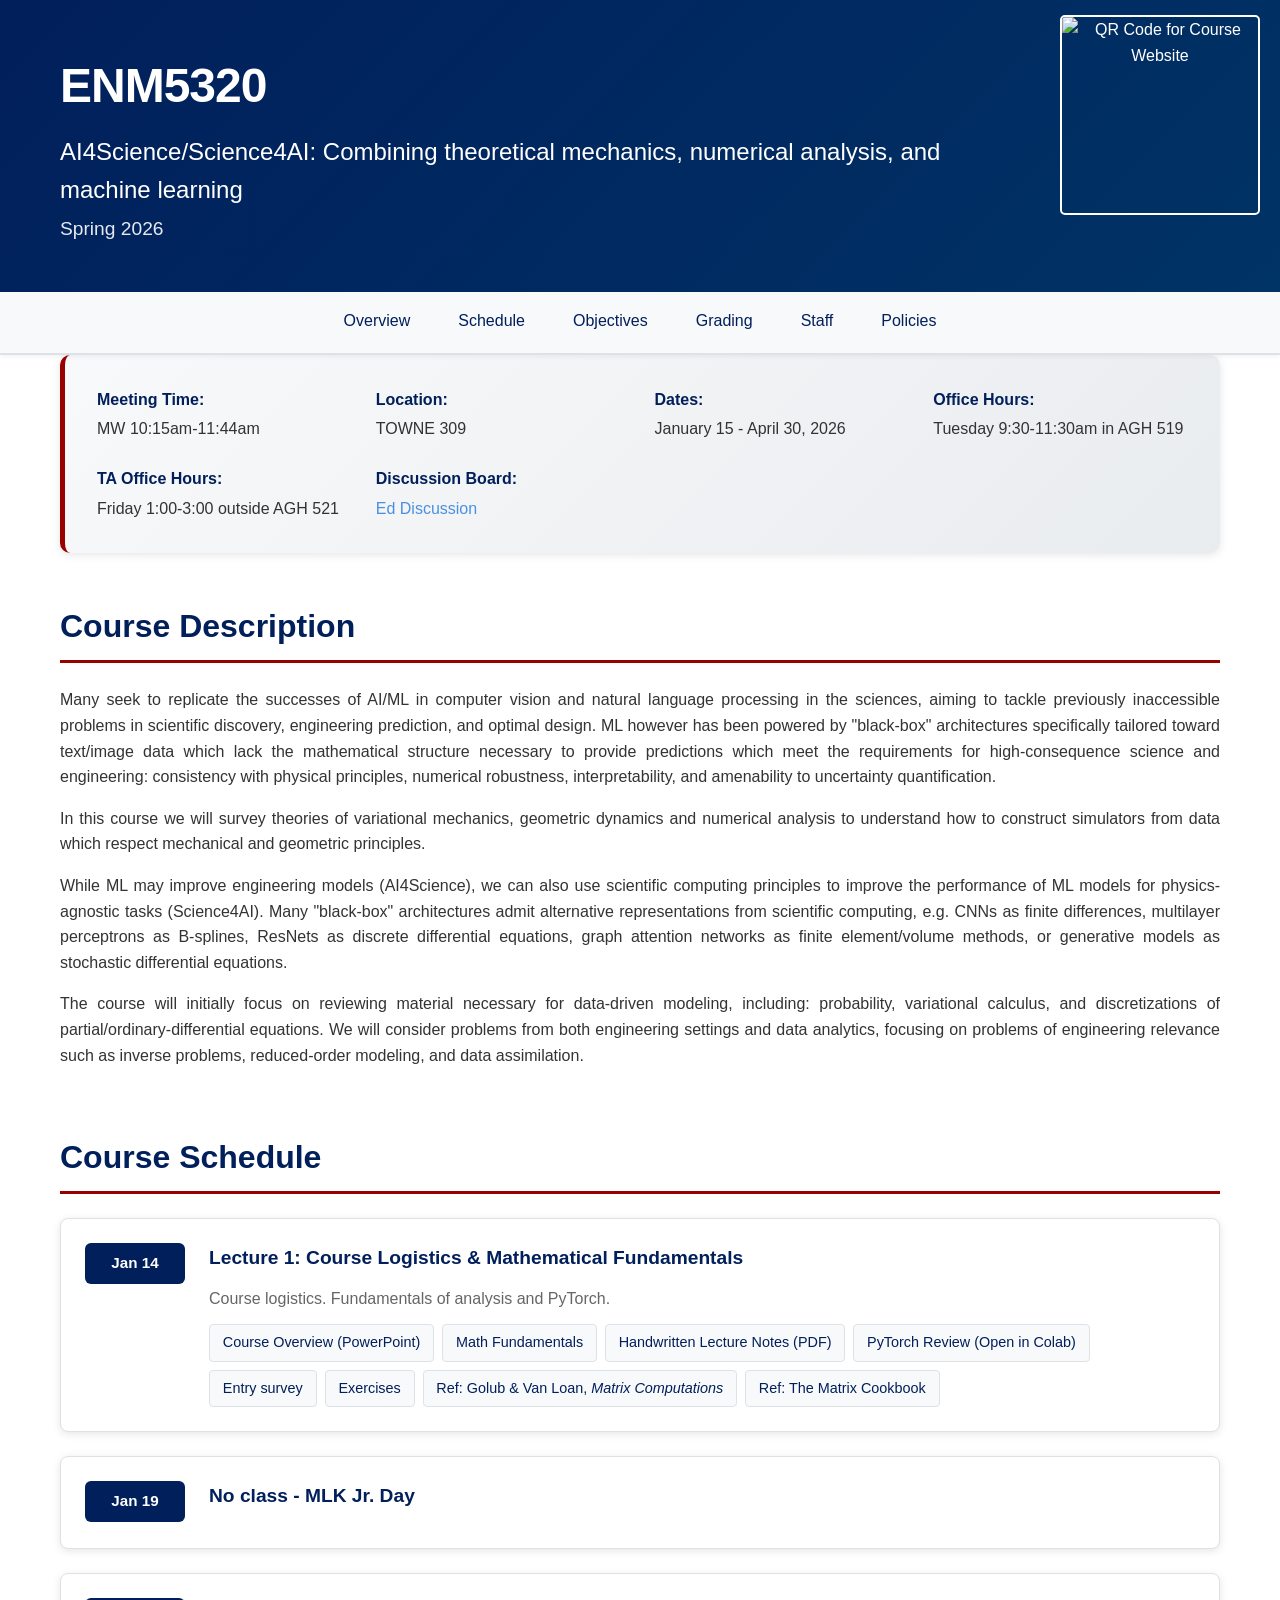
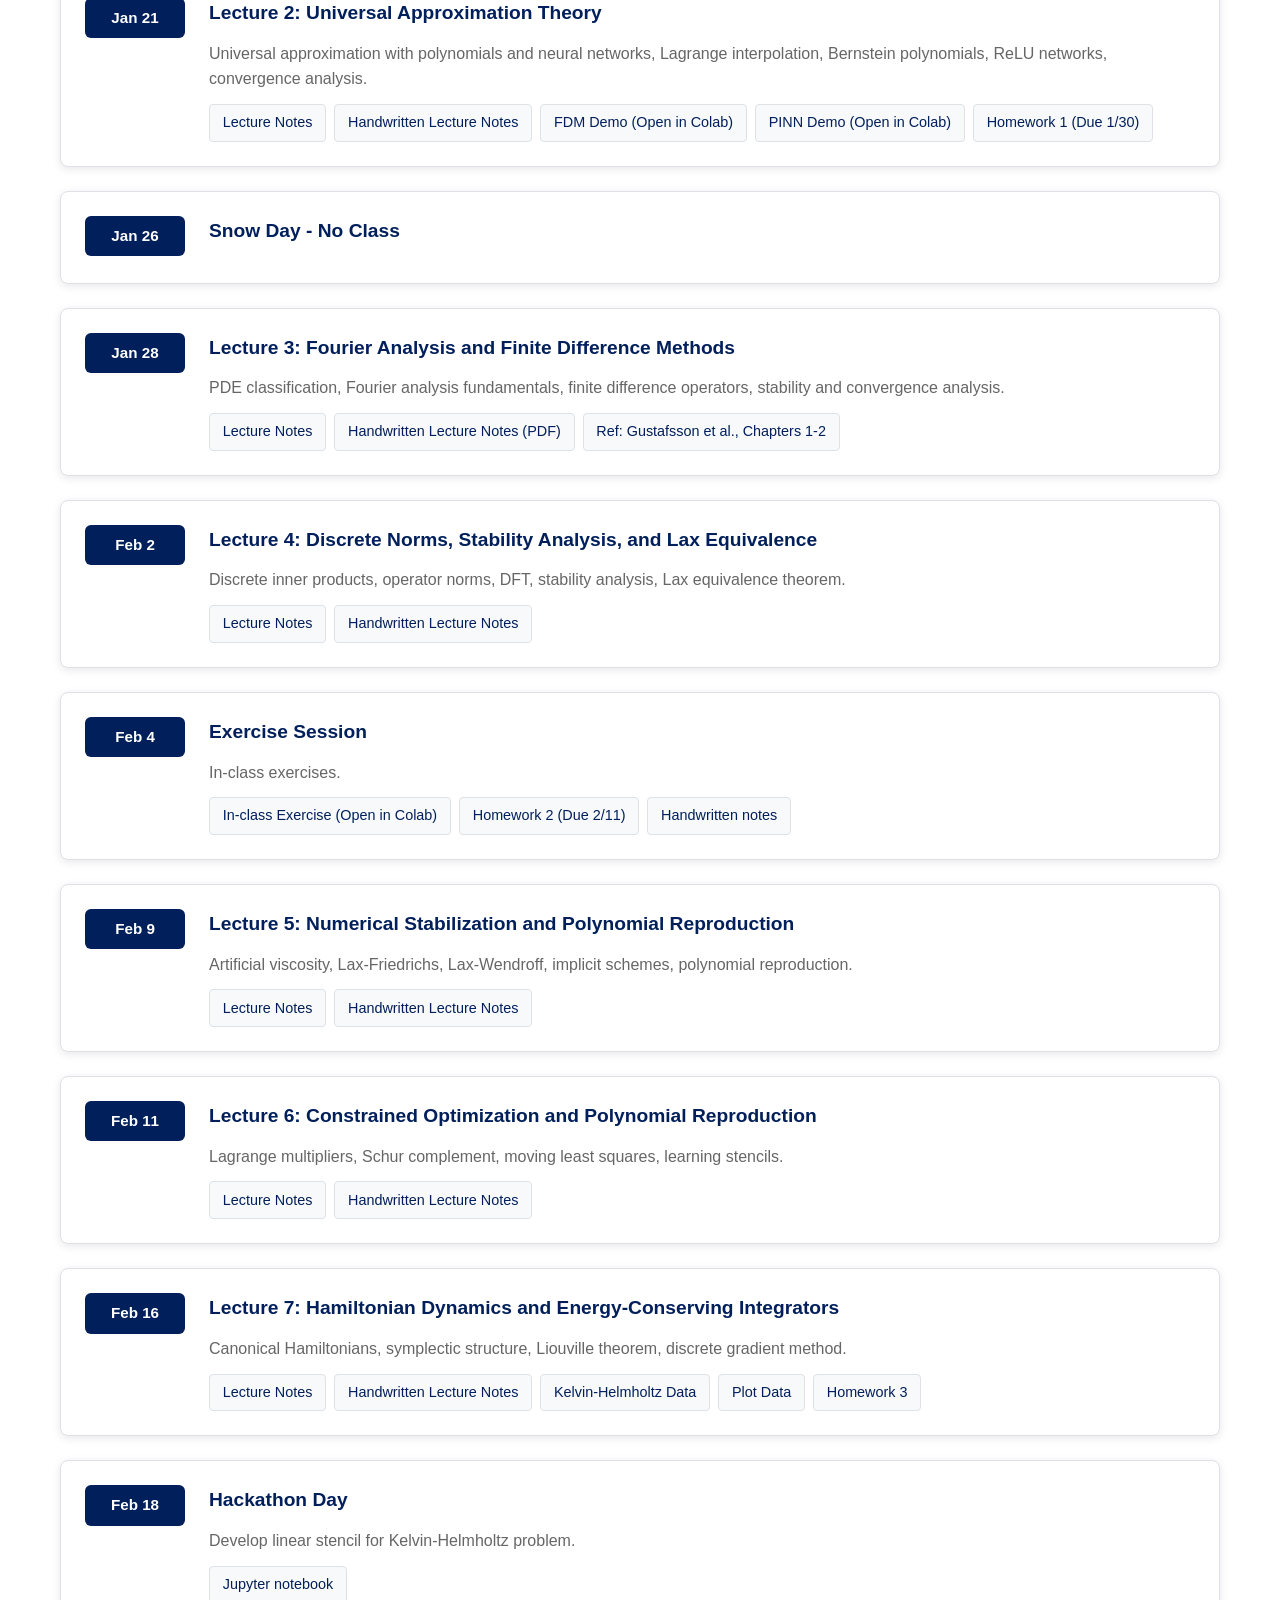
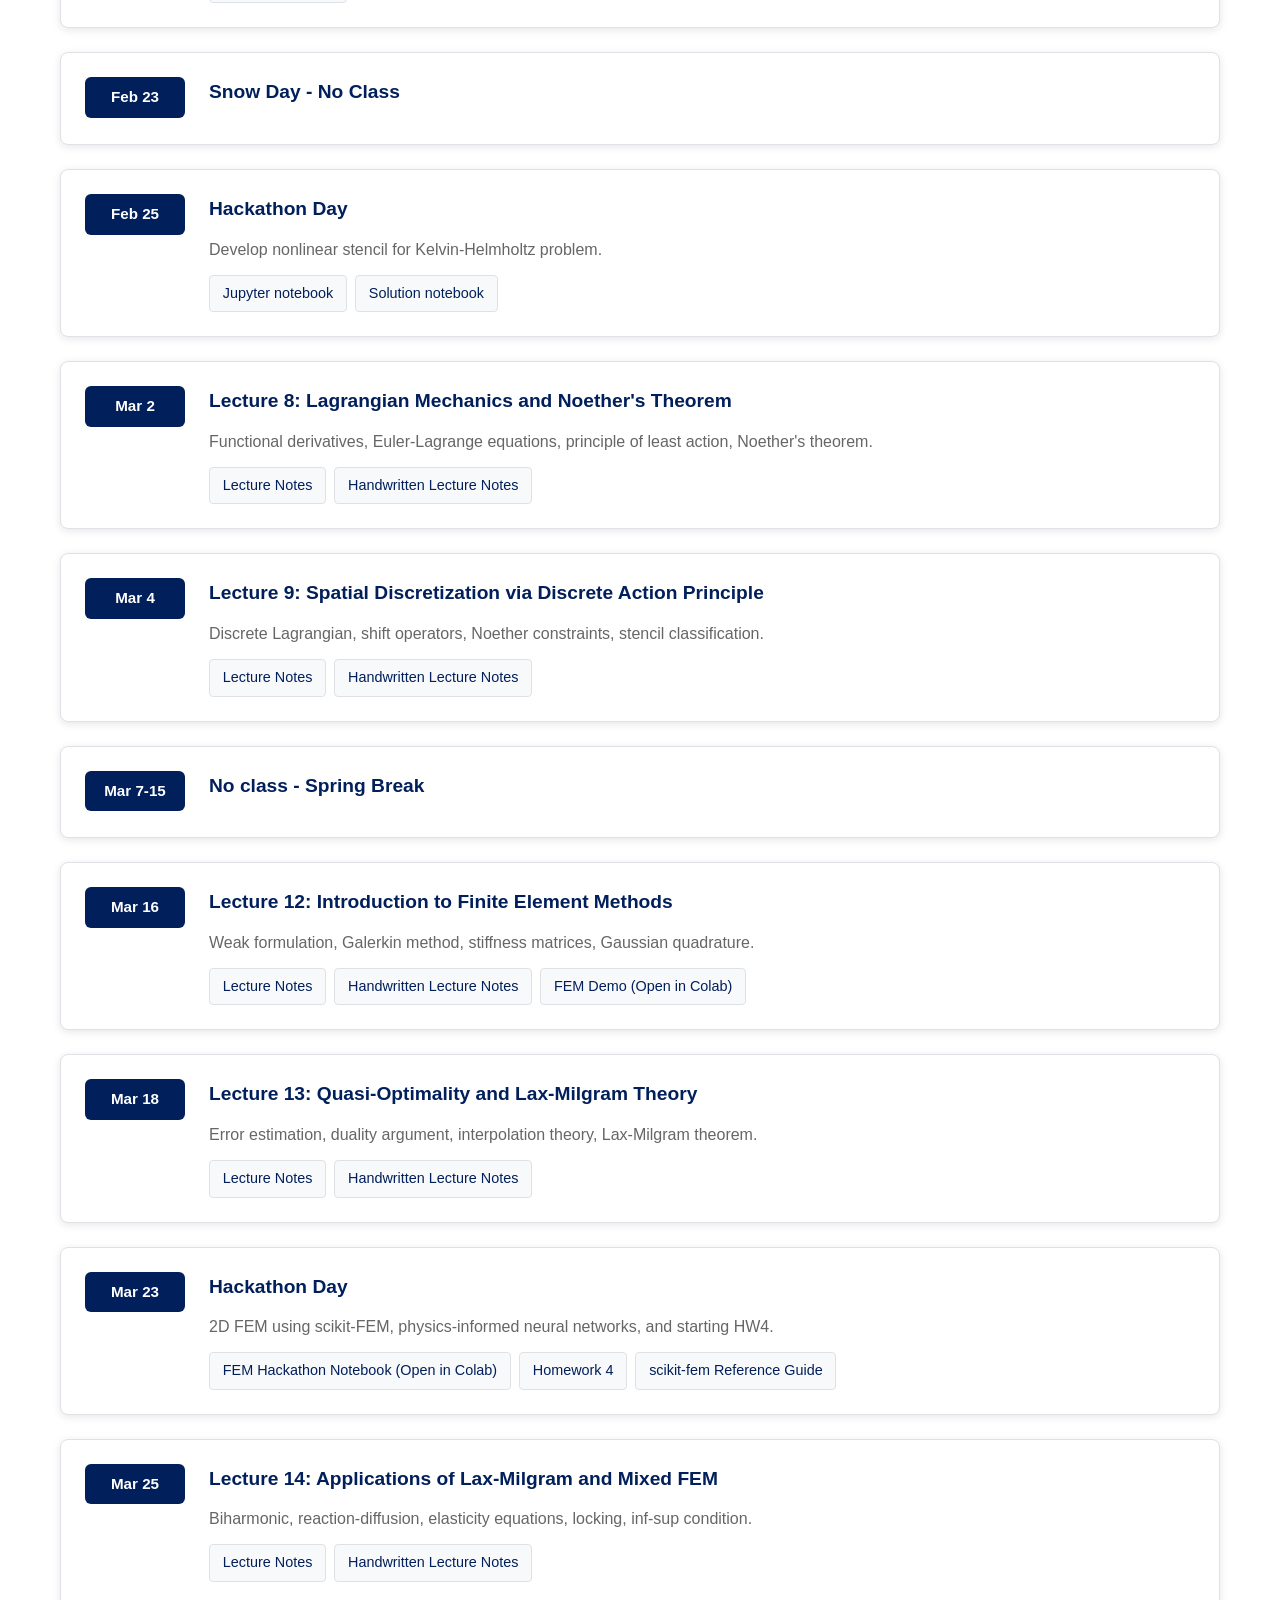
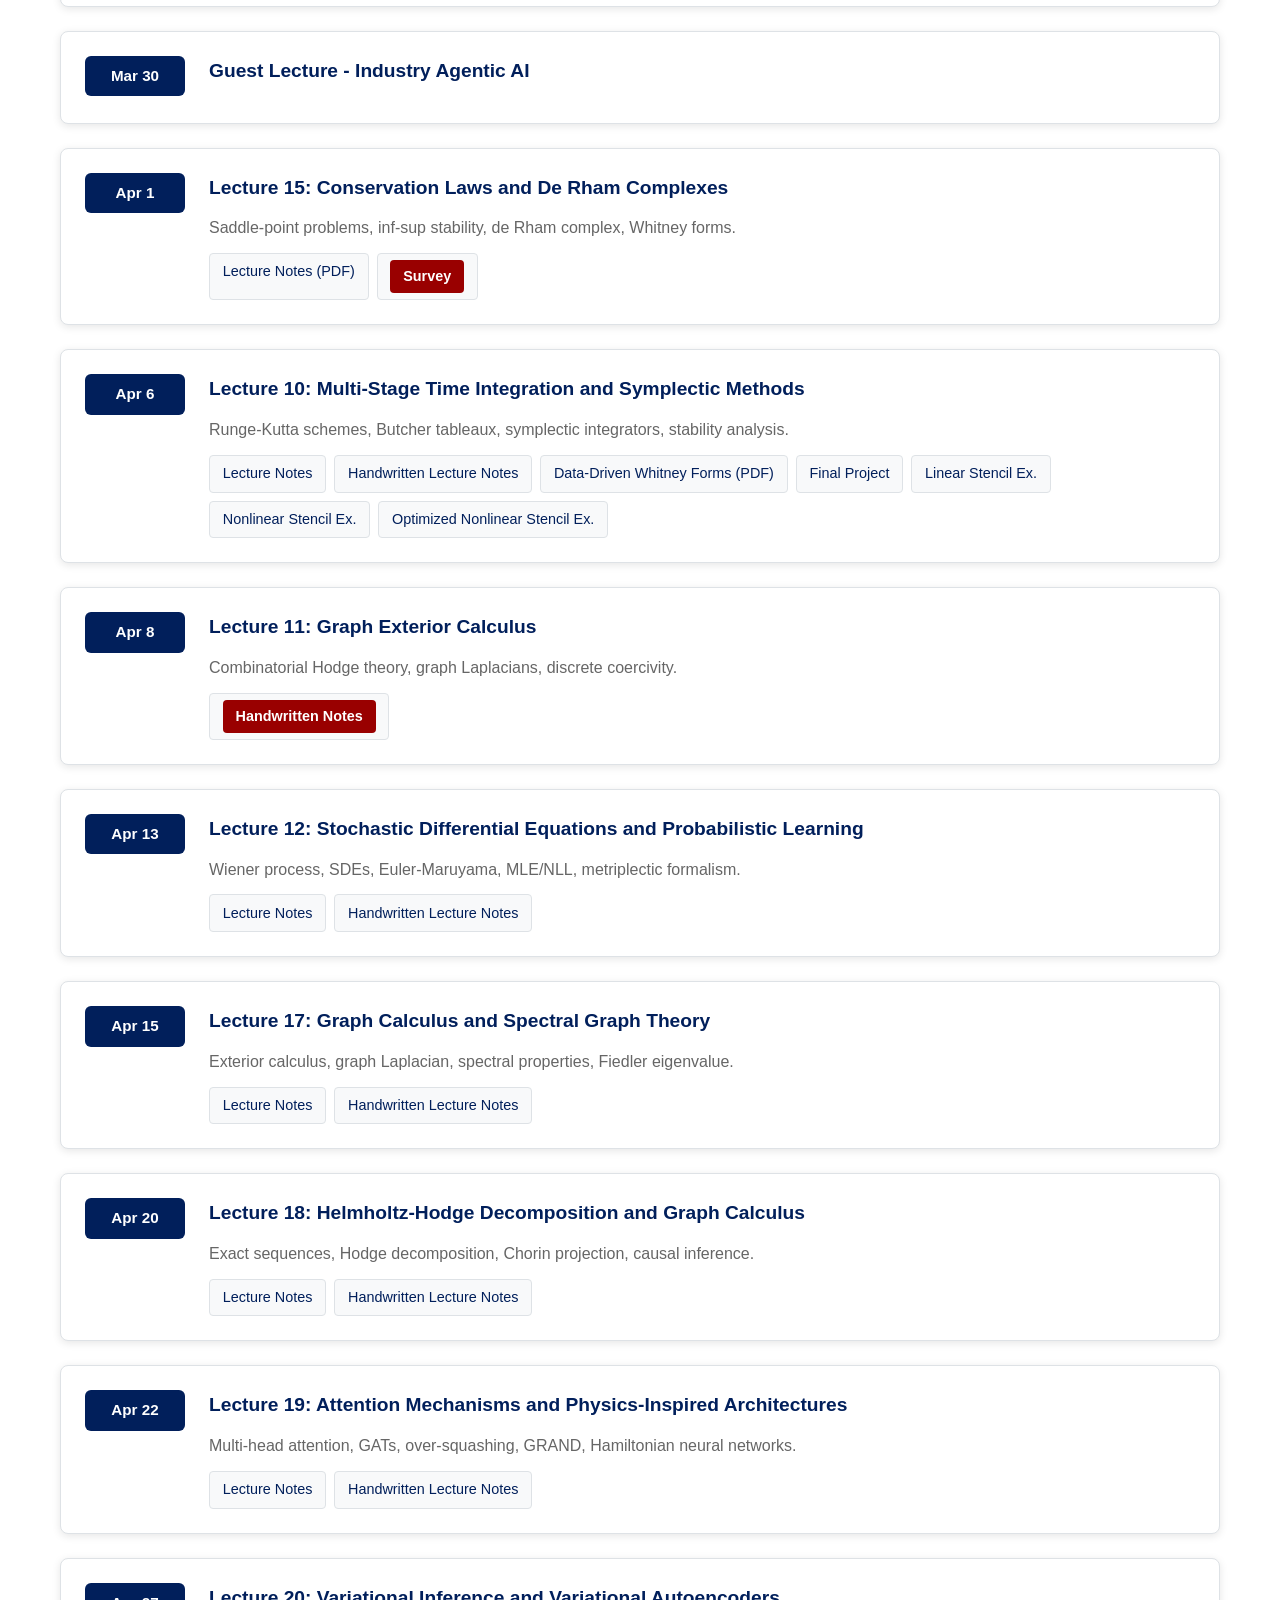
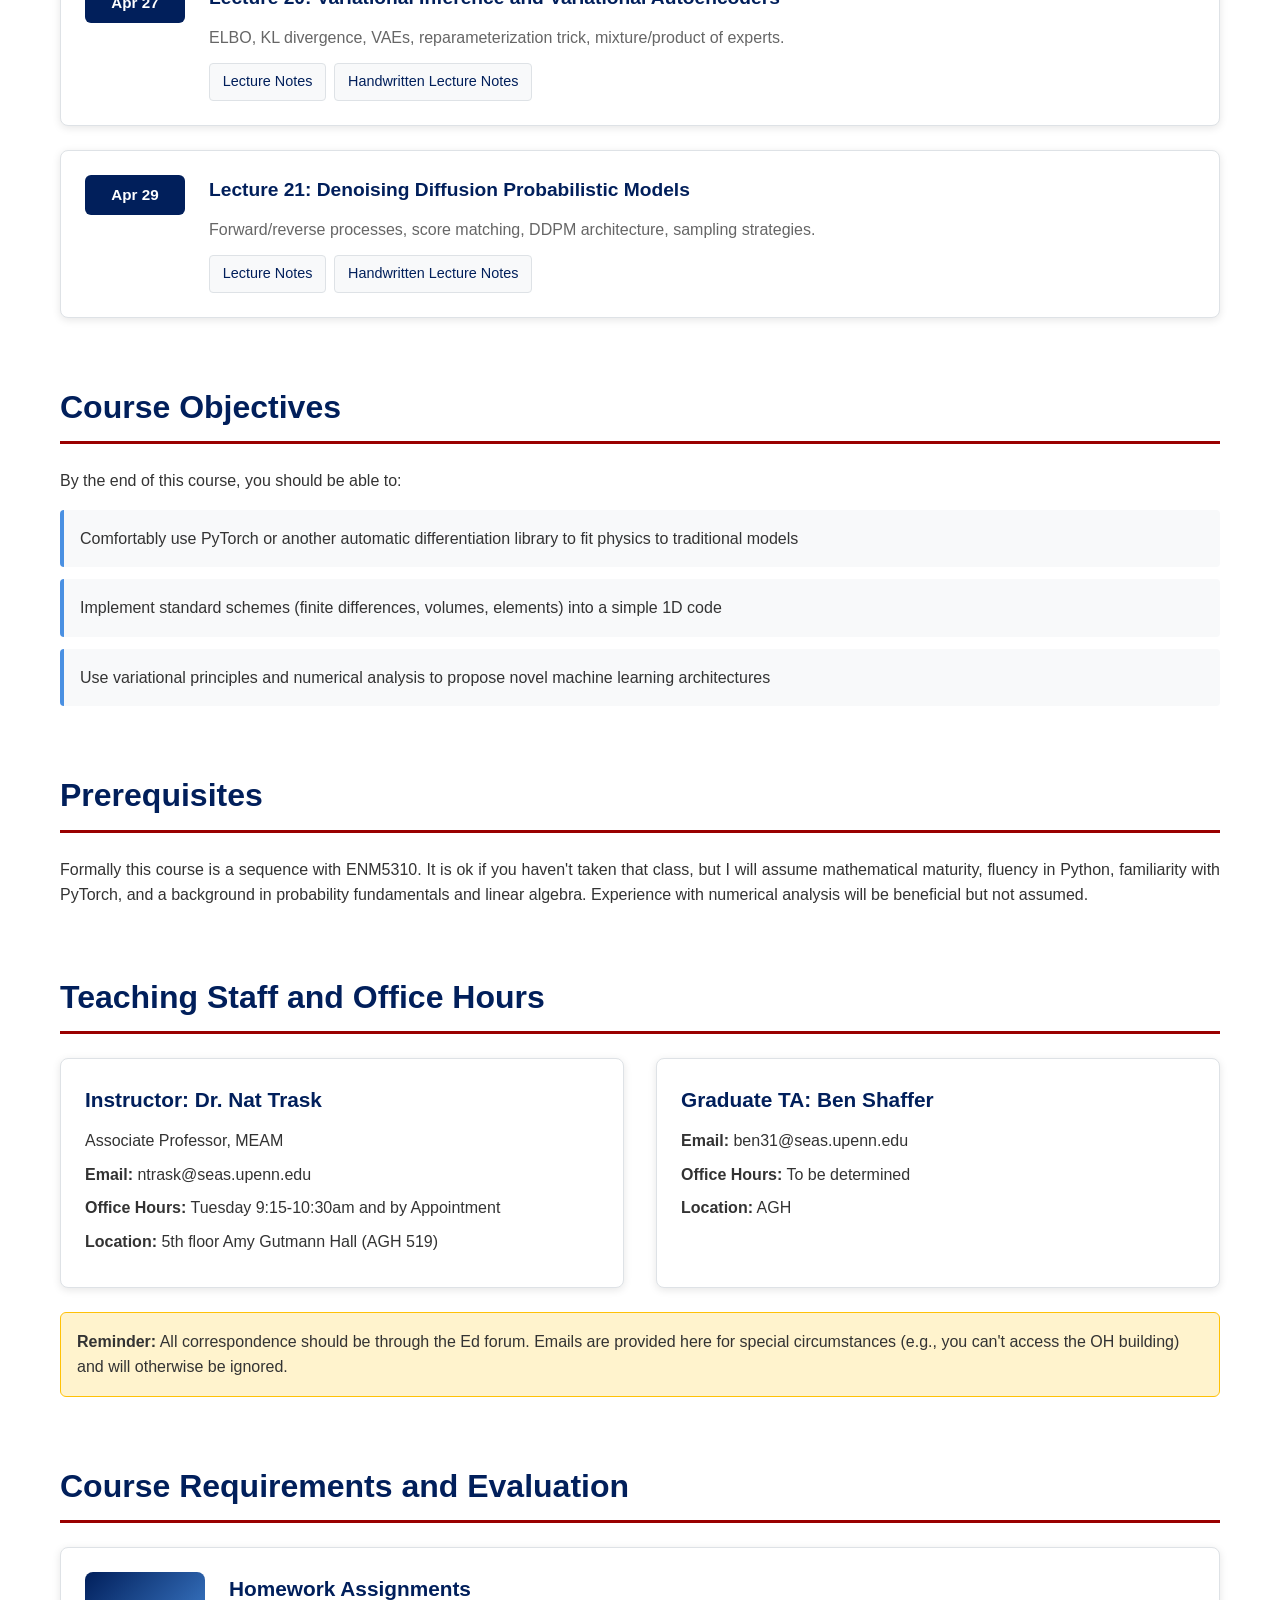
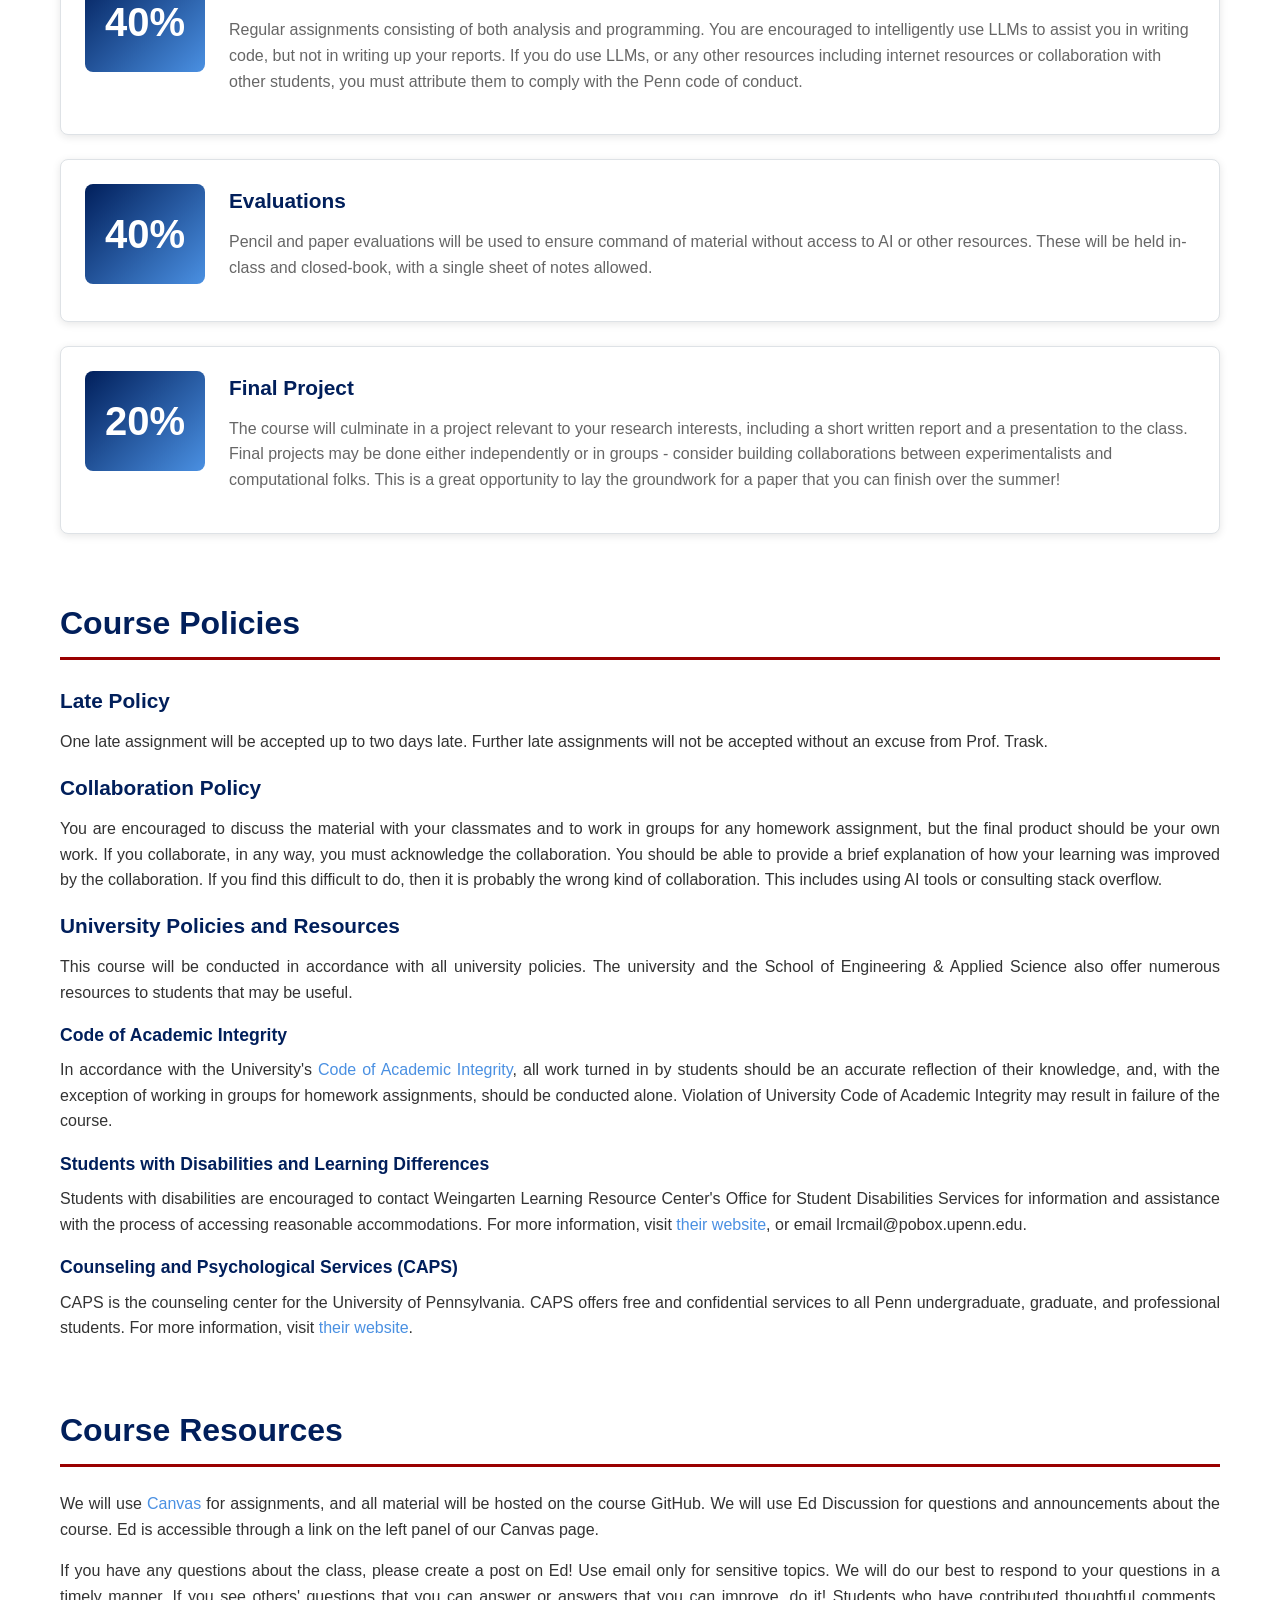
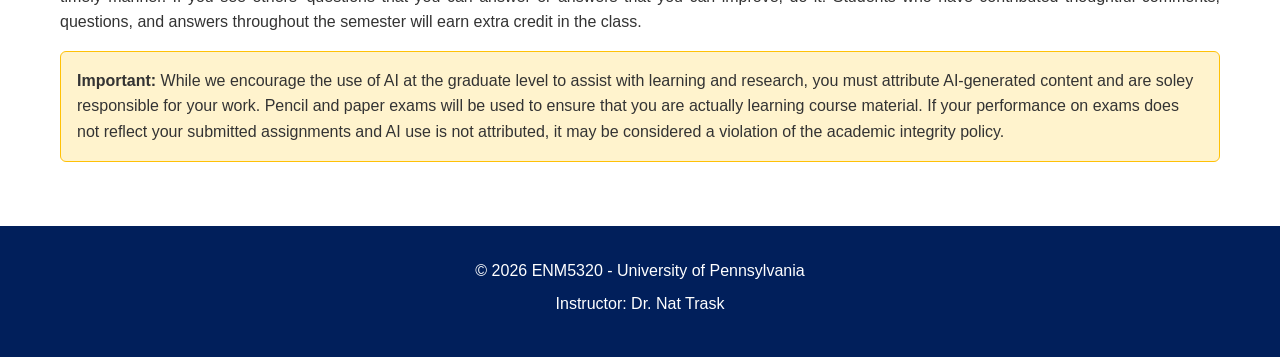
==== commit 150e4b84: "Merge branch 'natrask:main' into main" ====
--- a/index.html
+++ b/index.html
@@ -322,6 +322,7 @@
                         <p>Saddle-point problems, inf-sup stability, de Rham complex, Whitney forms.</p>
                         <ul class="resources">
                             <li><a href="NewMaterial/Lecture15_Mar30/replacement_lecture_4_1_26.pdf" target="_blank">Lecture Notes (PDF)</a></li>
+                            <li><a href="https://forms.gle/rwdQZNsiaeyJoS8U9" target="_blank" class="btn">Survey</a></li>
                         </ul>
                     </div>
                 </div>
@@ -334,6 +335,8 @@
                         <ul class="resources">
                             <li><a href="NewMaterial/Lecture10_Apr01/Lecture_10.html">Lecture Notes</a></li>
                             <li><a href="2025_lecturenotes/Lecture_10.pdf">Handwritten Lecture Notes</a></li>
+                            <li><a href="NewMaterial/whitney_tut/april_4_6_lecture_datadrivenwhitneys.pdf" target="_blank">Data-Driven Whitney Forms (PDF)</a></li>
+                            <li><a href="NewMaterial/finalproject.html">Final Project</a></li>
                             <li><a href="NewMaterial/fullNonlinearSolve/inclass.ipynb">Linear Stencil Ex.</a></li>
                             <li><a href="NewMaterial/fullNonlinearSolve/nonlinear.ipynb">Nonlinear Stencil Ex.</a></li>
                             <li><a href="NewMaterial/fullNonlinearSolve/nonlinear_optimized.ipynb">Optimized Nonlinear Stencil Ex.</a></li>
@@ -345,7 +348,18 @@
                 <div class="lecture-item">
                     <div class="lecture-date">Apr 8</div>
                     <div class="lecture-content">
-                        <h3>Lecture 11: Stochastic Differential Equations and Probabilistic Learning</h3>
+                        <h3>Lecture 11: Graph Exterior Calculus</h3>
+                        <p>Combinatorial Hodge theory, graph Laplacians, discrete coercivity.</p>
+                        <ul class="resources">
+                            <li><a href="NewMaterial/graphNotes.pdf" target="_blank" class="btn">Handwritten Notes</a></li>
+                        </ul>
+                    </div>
+                </div>
+
+                <div class="lecture-item">
+                    <div class="lecture-date">Apr 13</div>
+                    <div class="lecture-content">
+                        <h3>Lecture 12: Stochastic Differential Equations and Probabilistic Learning</h3>
                         <p>Wiener process, SDEs, Euler-Maruyama, MLE/NLL, metriplectic formalism.</p>
                         <ul class="resources">
                             <li><a href="NewMaterial/Lecture11_Apr06/Lecture_11.html">Lecture Notes</a></li>
@@ -355,9 +369,9 @@
                 </div>
 
                 <div class="lecture-item">
-                    <div class="lecture-date">Apr 13</div>
-                    <div class="lecture-content">
-                        <h3>Lecture 16: Graph Calculus and Spectral Graph Theory</h3>
+                    <div class="lecture-date">Apr 15</div>
+                    <div class="lecture-content">
+                        <h3>Lecture 17: Graph Calculus and Spectral Graph Theory</h3>
                         <p>Exterior calculus, graph Laplacian, spectral properties, Fiedler eigenvalue.</p>
                         <ul class="resources">
                             <li><a href="NewMaterial/Lecture16_Apr08/Lecture_16.html">Lecture Notes</a></li>
@@ -367,9 +381,9 @@
                 </div>
 
                 <div class="lecture-item">
-                    <div class="lecture-date">Apr 15</div>
-                    <div class="lecture-content">
-                        <h3>Lecture 17: Helmholtz-Hodge Decomposition and Graph Calculus</h3>
+                    <div class="lecture-date">Apr 20</div>
+                    <div class="lecture-content">
+                        <h3>Lecture 18: Helmholtz-Hodge Decomposition and Graph Calculus</h3>
                         <p>Exact sequences, Hodge decomposition, Chorin projection, causal inference.</p>
                         <ul class="resources">
                             <li><a href="NewMaterial/Lecture17_Apr13/Lecture_17.html">Lecture Notes</a></li>
@@ -379,9 +393,9 @@
                 </div>
 
                 <div class="lecture-item">
-                    <div class="lecture-date">Apr 20</div>
-                    <div class="lecture-content">
-                        <h3>Lecture 18: Attention Mechanisms and Physics-Inspired Architectures</h3>
+                    <div class="lecture-date">Apr 22</div>
+                    <div class="lecture-content">
+                        <h3>Lecture 19: Attention Mechanisms and Physics-Inspired Architectures</h3>
                         <p>Multi-head attention, GATs, over-squashing, GRAND, Hamiltonian neural networks.</p>
                         <ul class="resources">
                             <li><a href="NewMaterial/Lecture18_Apr15/Lecture_18.html">Lecture Notes</a></li>
@@ -391,9 +405,9 @@
                 </div>
 
                 <div class="lecture-item">
-                    <div class="lecture-date">Apr 22</div>
-                    <div class="lecture-content">
-                        <h3>Lecture 19: Variational Inference and Variational Autoencoders</h3>
+                    <div class="lecture-date">Apr 27</div>
+                    <div class="lecture-content">
+                        <h3>Lecture 20: Variational Inference and Variational Autoencoders</h3>
                         <p>ELBO, KL divergence, VAEs, reparameterization trick, mixture/product of experts.</p>
                         <ul class="resources">
                             <li><a href="NewMaterial/Lecture19_Apr20/Lecture_19.html">Lecture Notes</a></li>
@@ -403,21 +417,14 @@
                 </div>
 
                 <div class="lecture-item">
-                    <div class="lecture-date">Apr 27</div>
-                    <div class="lecture-content">
-                        <h3>Lecture 20: Denoising Diffusion Probabilistic Models</h3>
+                    <div class="lecture-date">Apr 29</div>
+                    <div class="lecture-content">
+                        <h3>Lecture 21: Denoising Diffusion Probabilistic Models</h3>
                         <p>Forward/reverse processes, score matching, DDPM architecture, sampling strategies.</p>
                         <ul class="resources">
                             <li><a href="NewMaterial/Lecture20_Apr22/Lecture_20.html">Lecture Notes</a></li>
                             <li><a href="2025_lecturenotes/Lecture_20.pdf">Handwritten Lecture Notes</a></li>
                         </ul>
-                    </div>
-                </div>
-
-                <div class="lecture-item">
-                    <div class="lecture-date">Apr 29</div>
-                    <div class="lecture-content">
-                        <h3>Lecture 21: TBD</h3>
                     </div>
                 </div>
                 <!-- 
--- a/styles.css
+++ b/styles.css
@@ -241,6 +241,21 @@
     color: var(--secondary-color);
 }
 
+.resources a.btn {
+    display: inline-block;
+    background: var(--secondary-color);
+    color: #fff;
+    padding: 0.3rem 0.8rem;
+    border-radius: 4px;
+    text-decoration: none;
+    font-weight: 600;
+}
+
+.resources a.btn:hover {
+    background: var(--primary-color);
+    color: #fff;
+}
+
 /* Objectives List */
 .objectives-list {
     list-style: none;
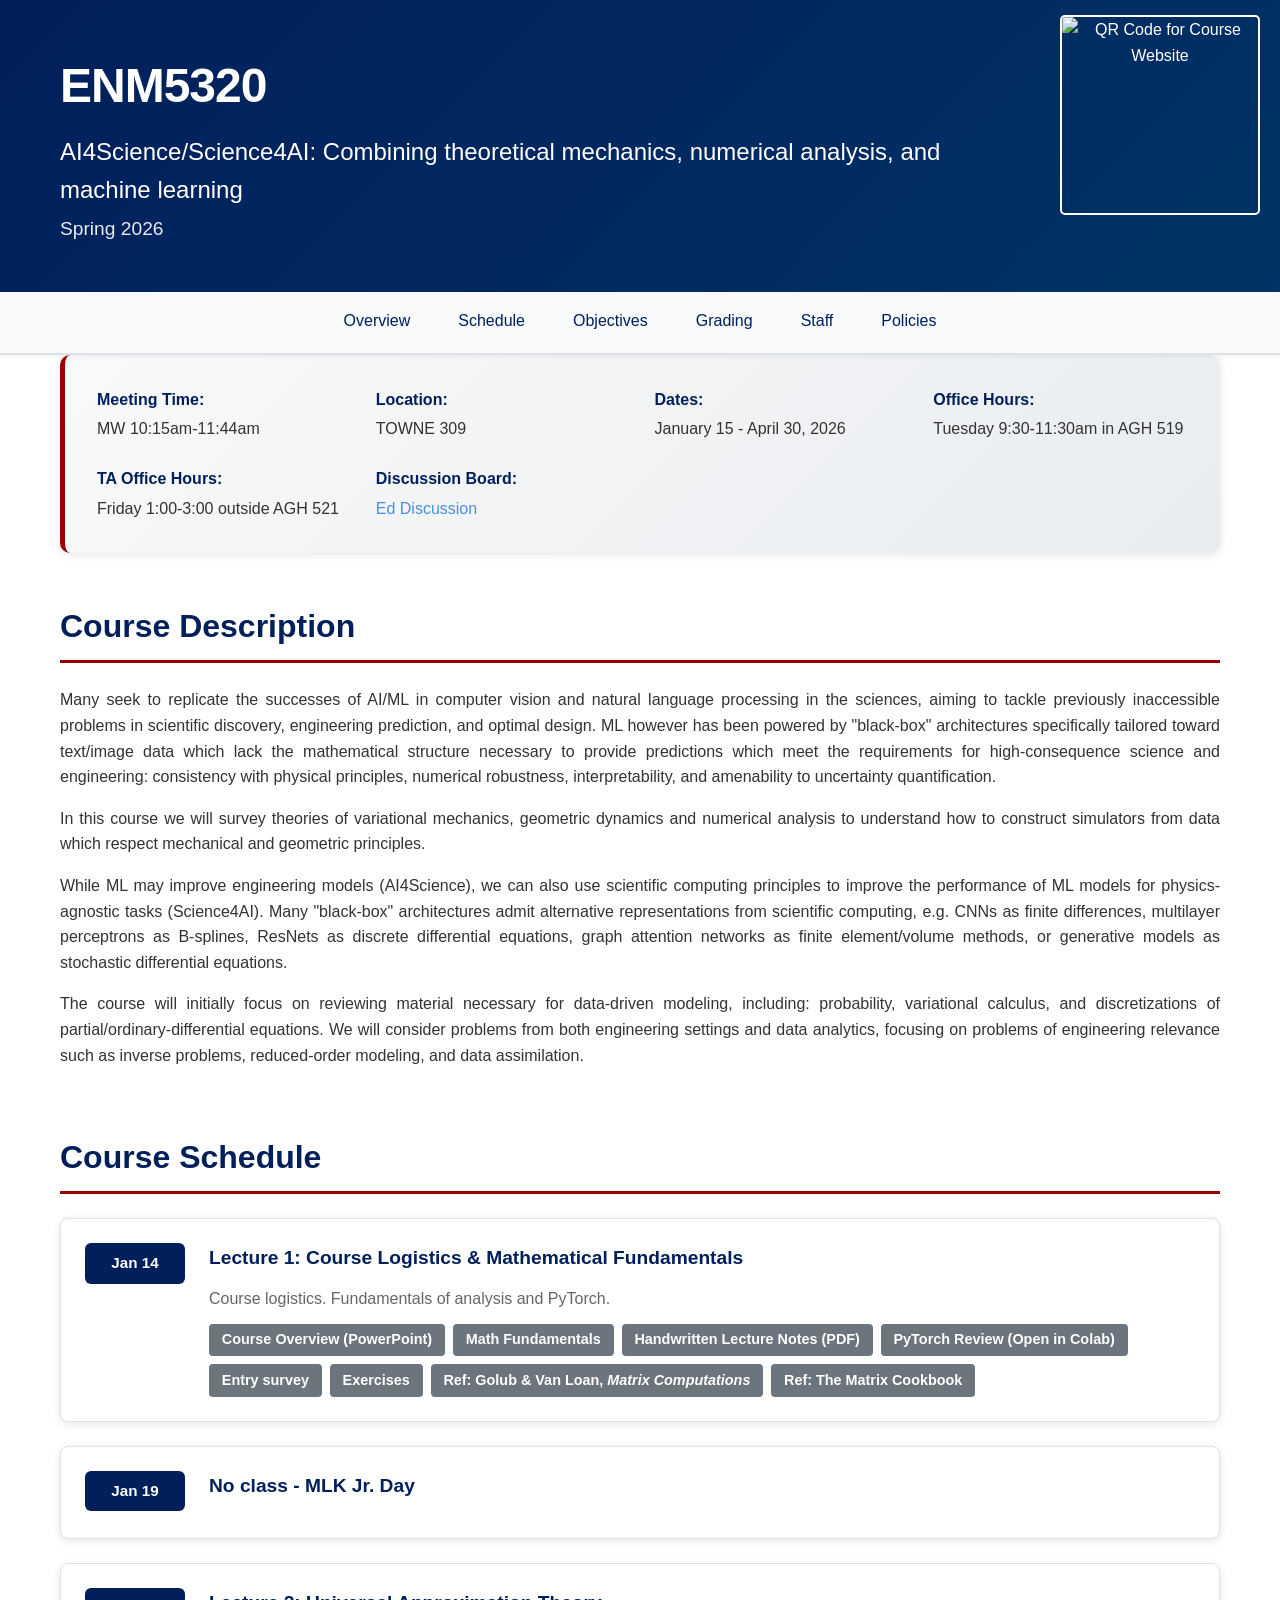
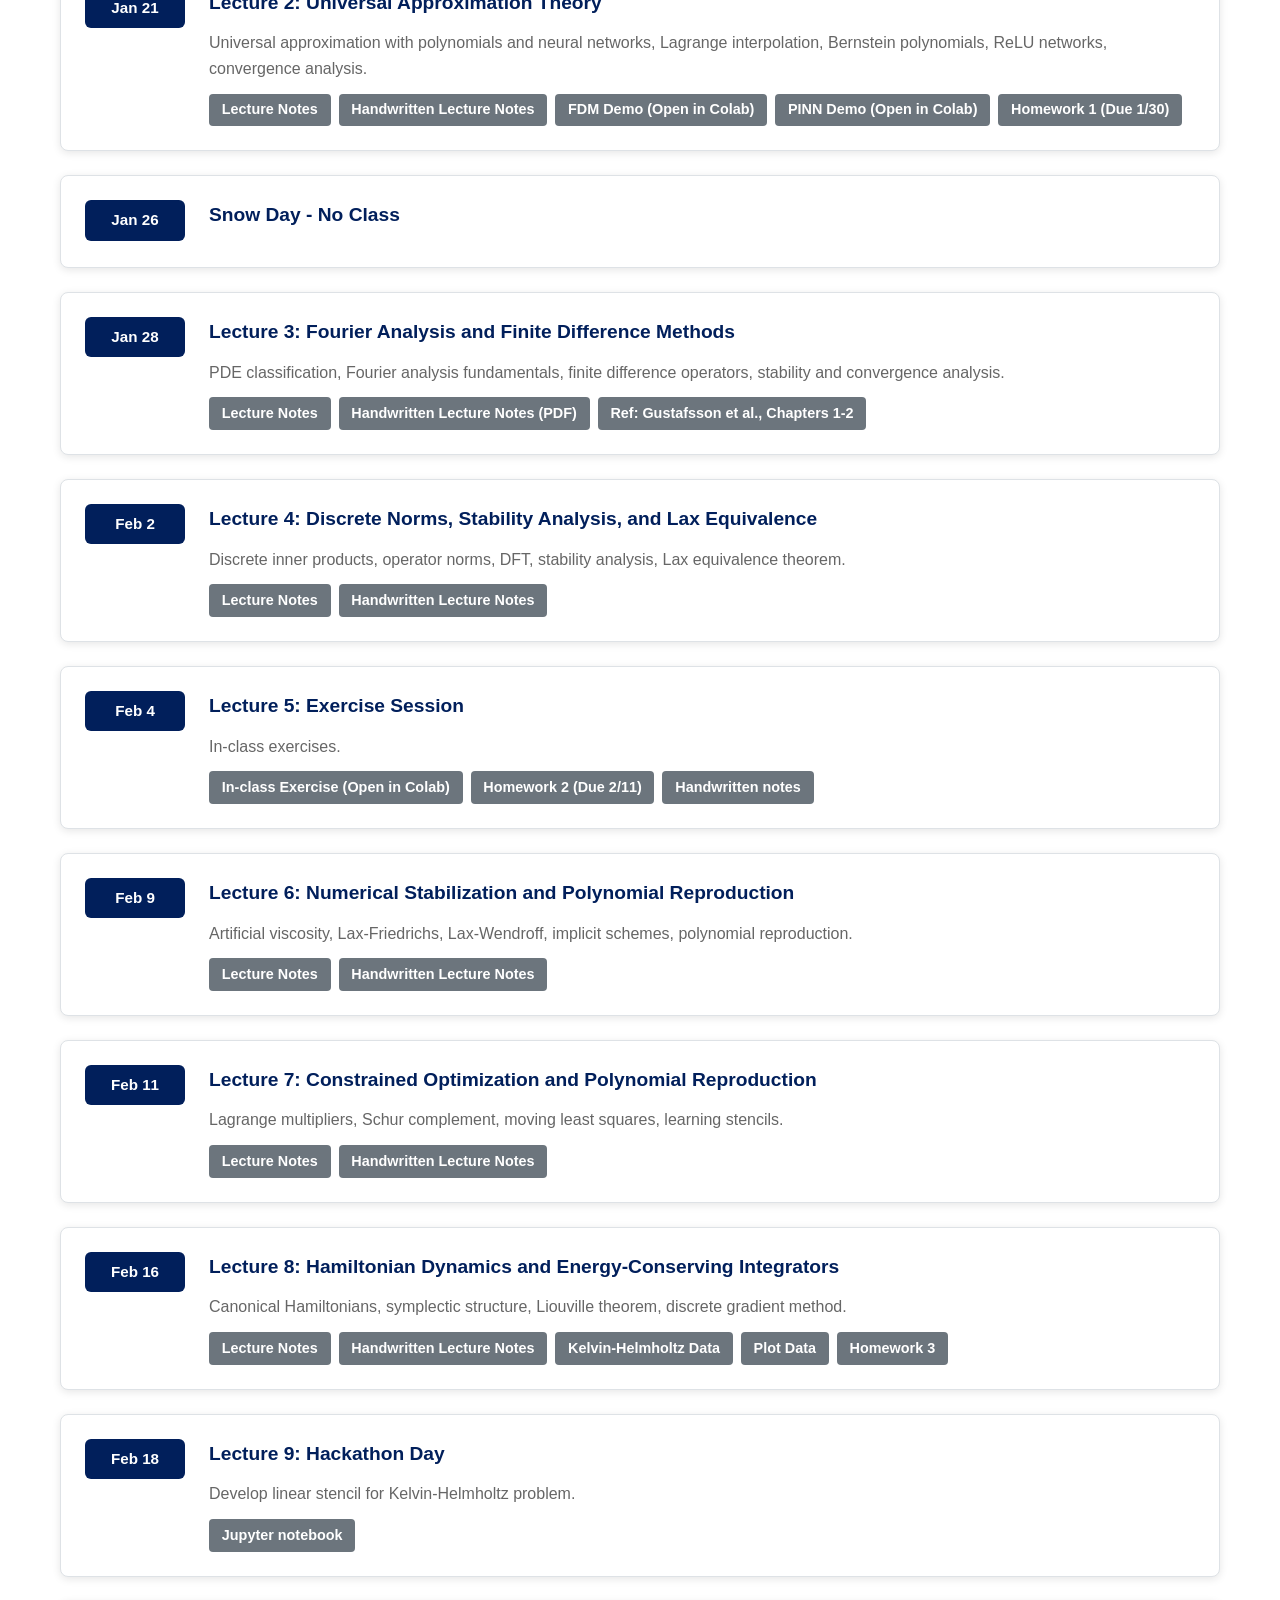
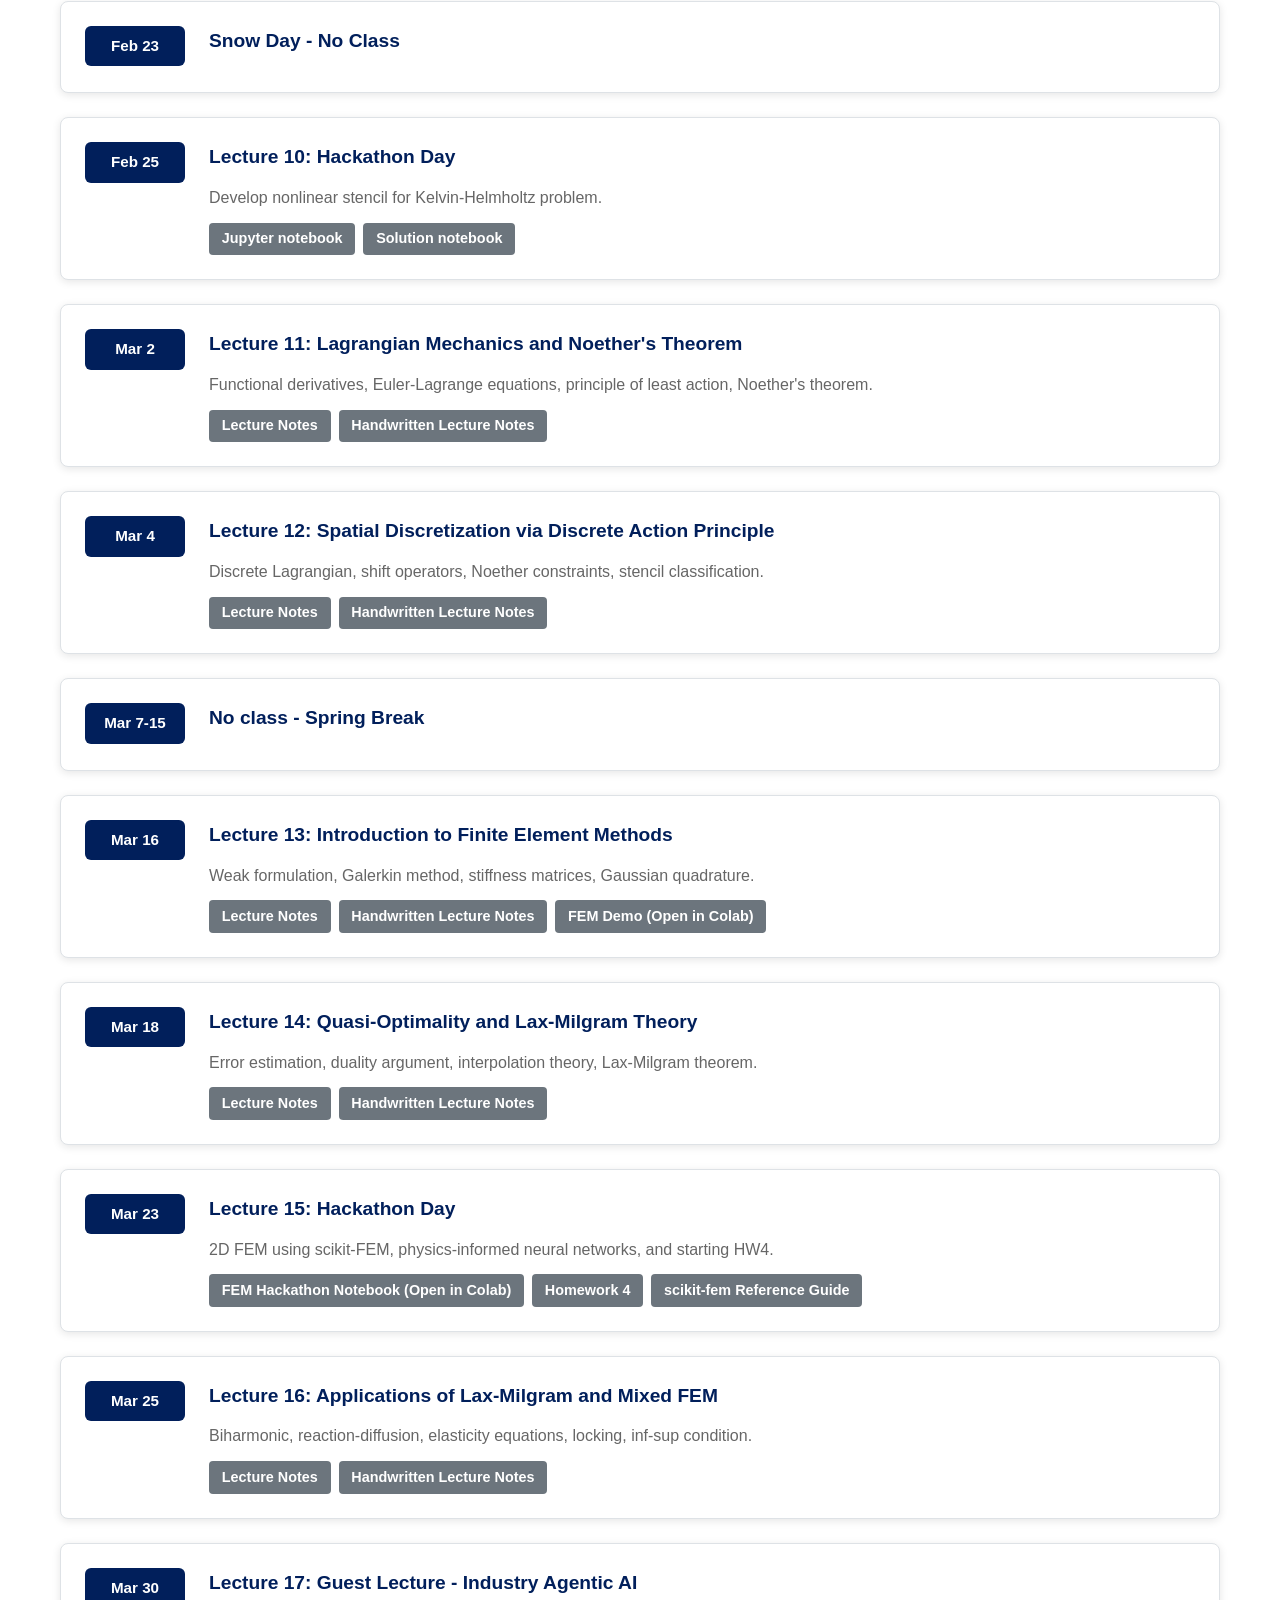
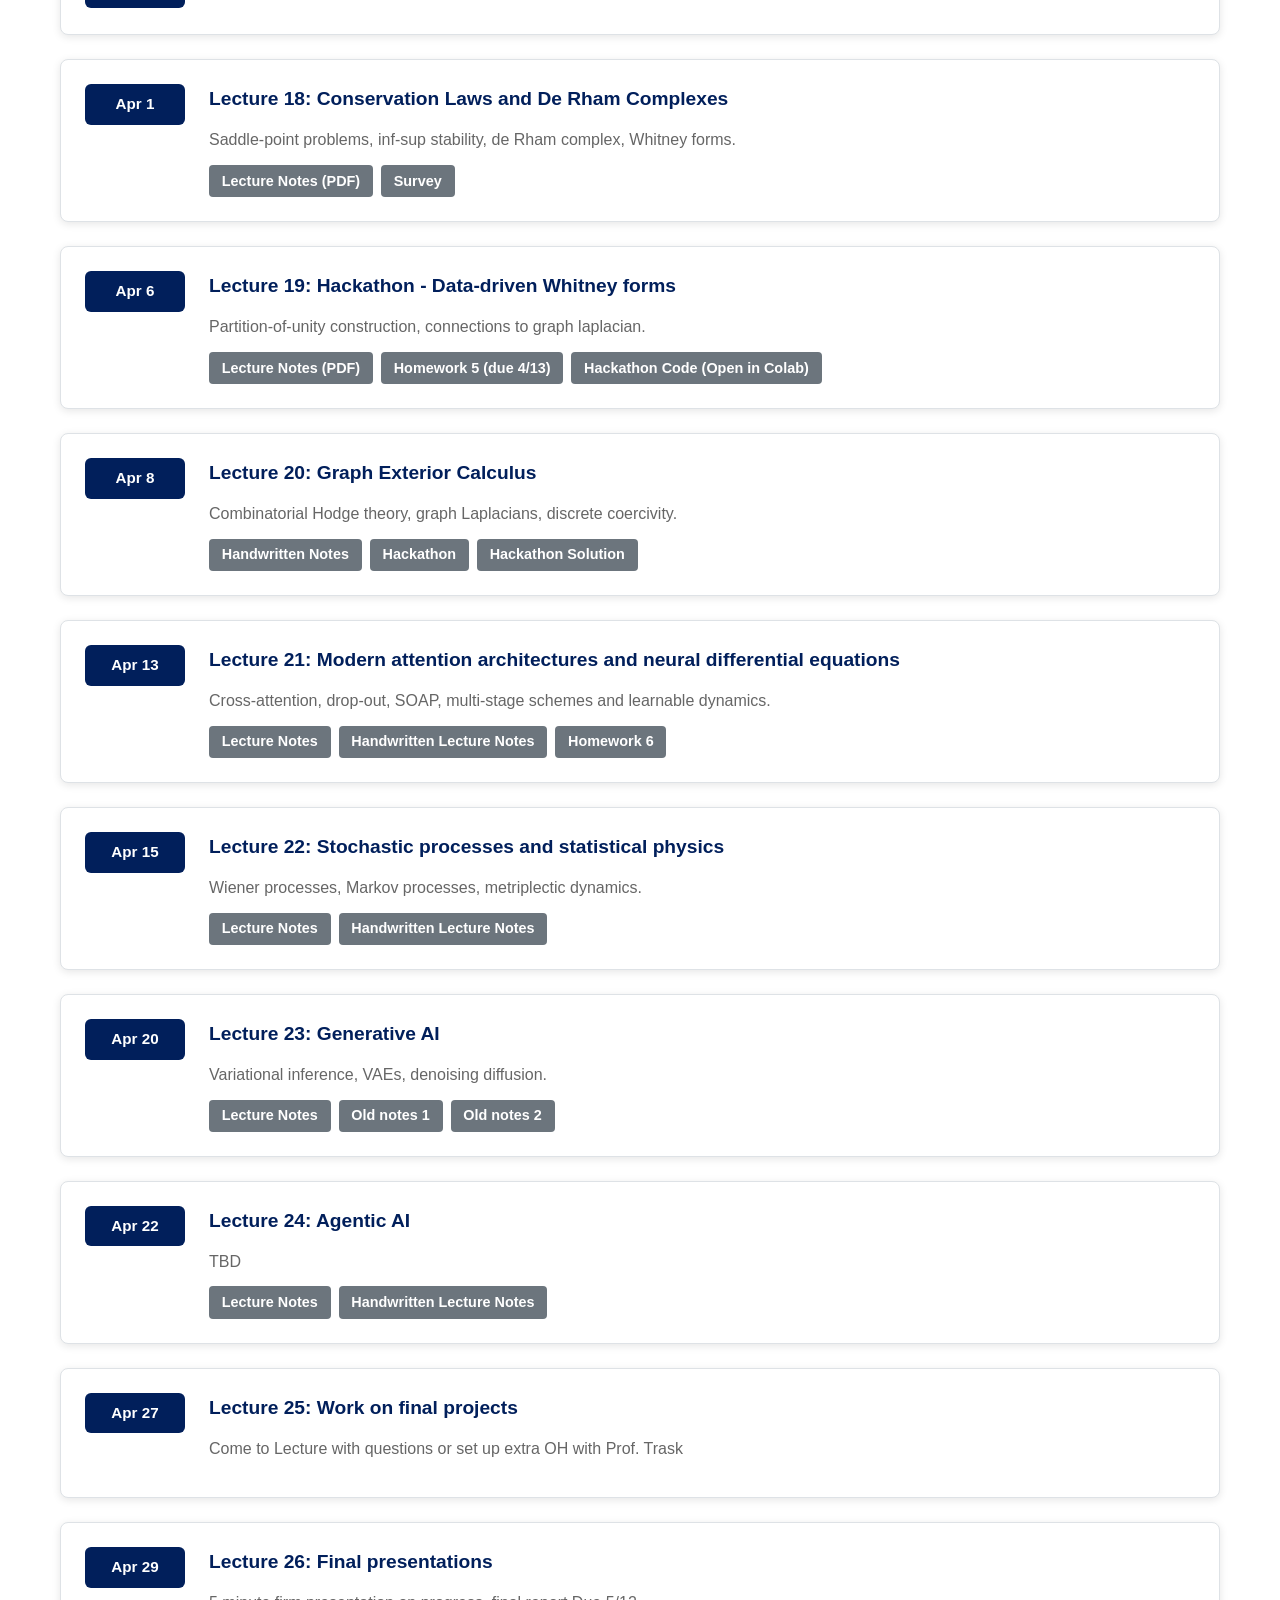
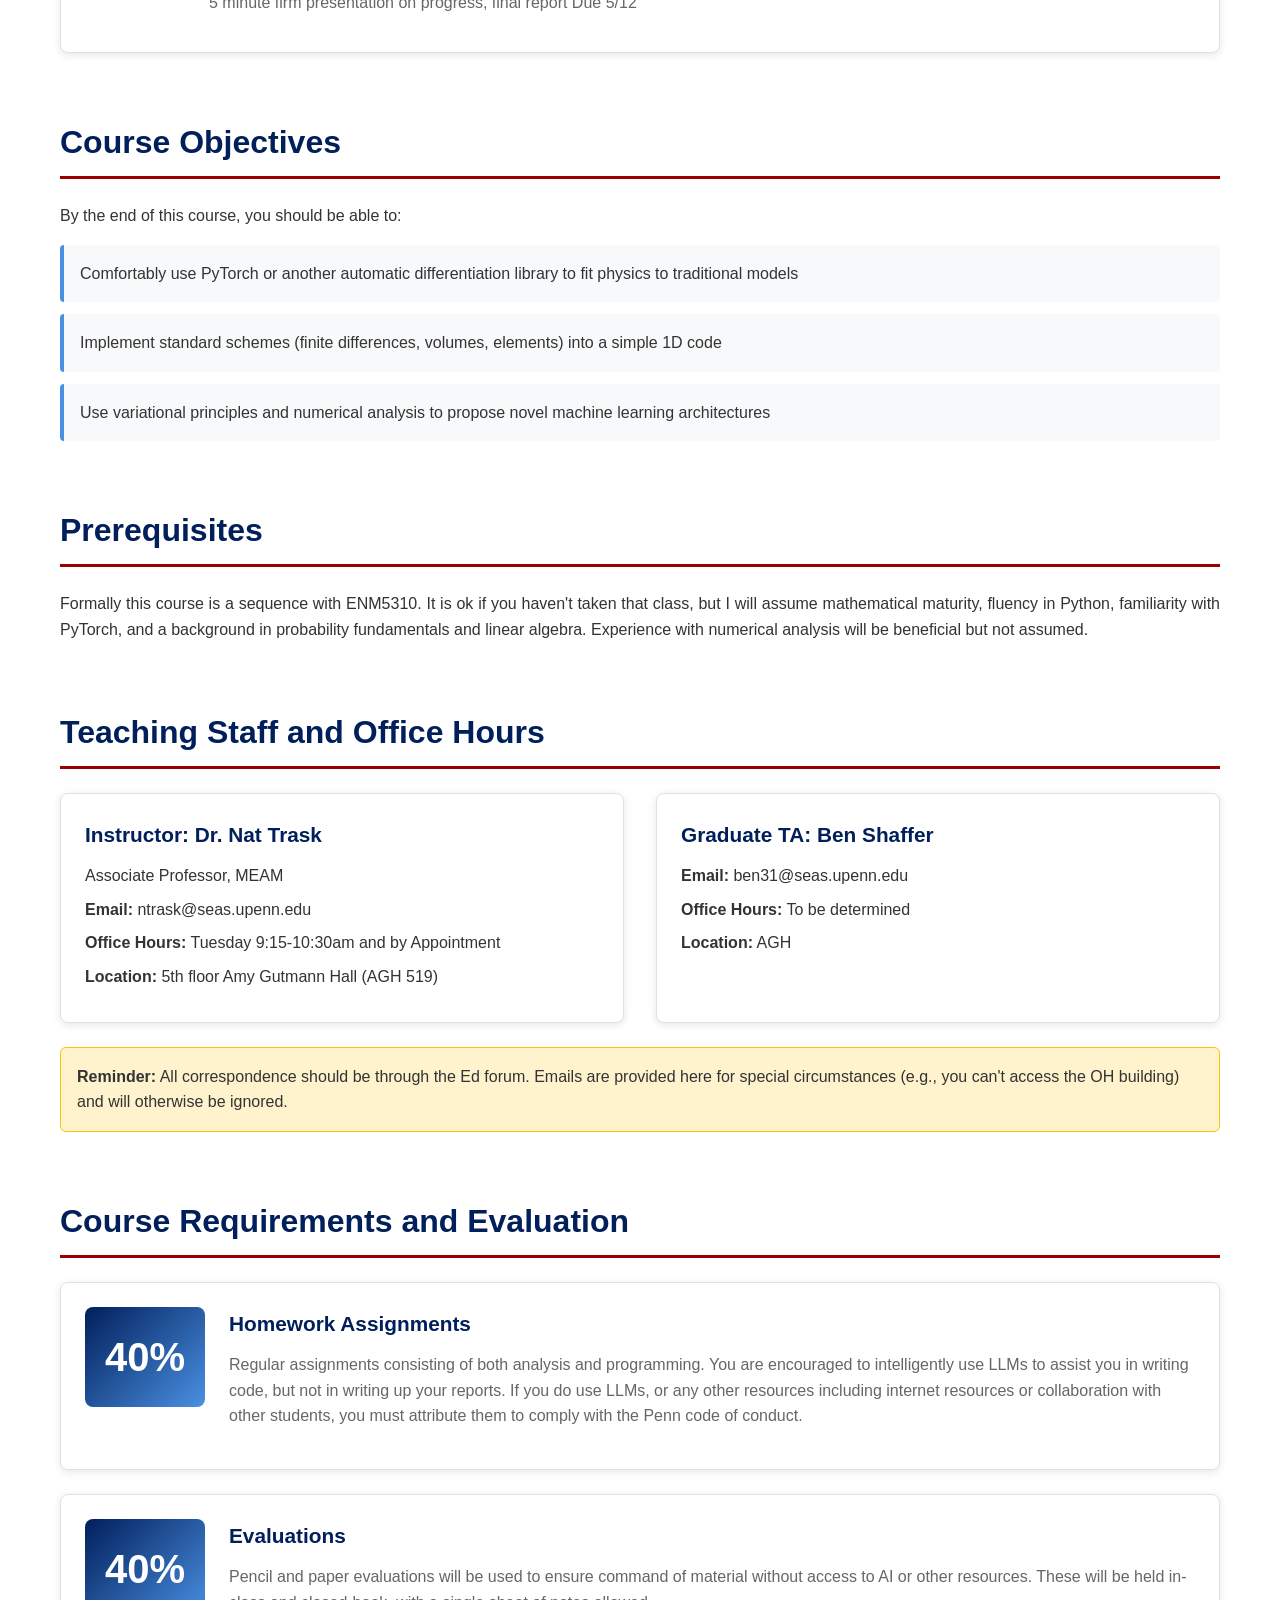
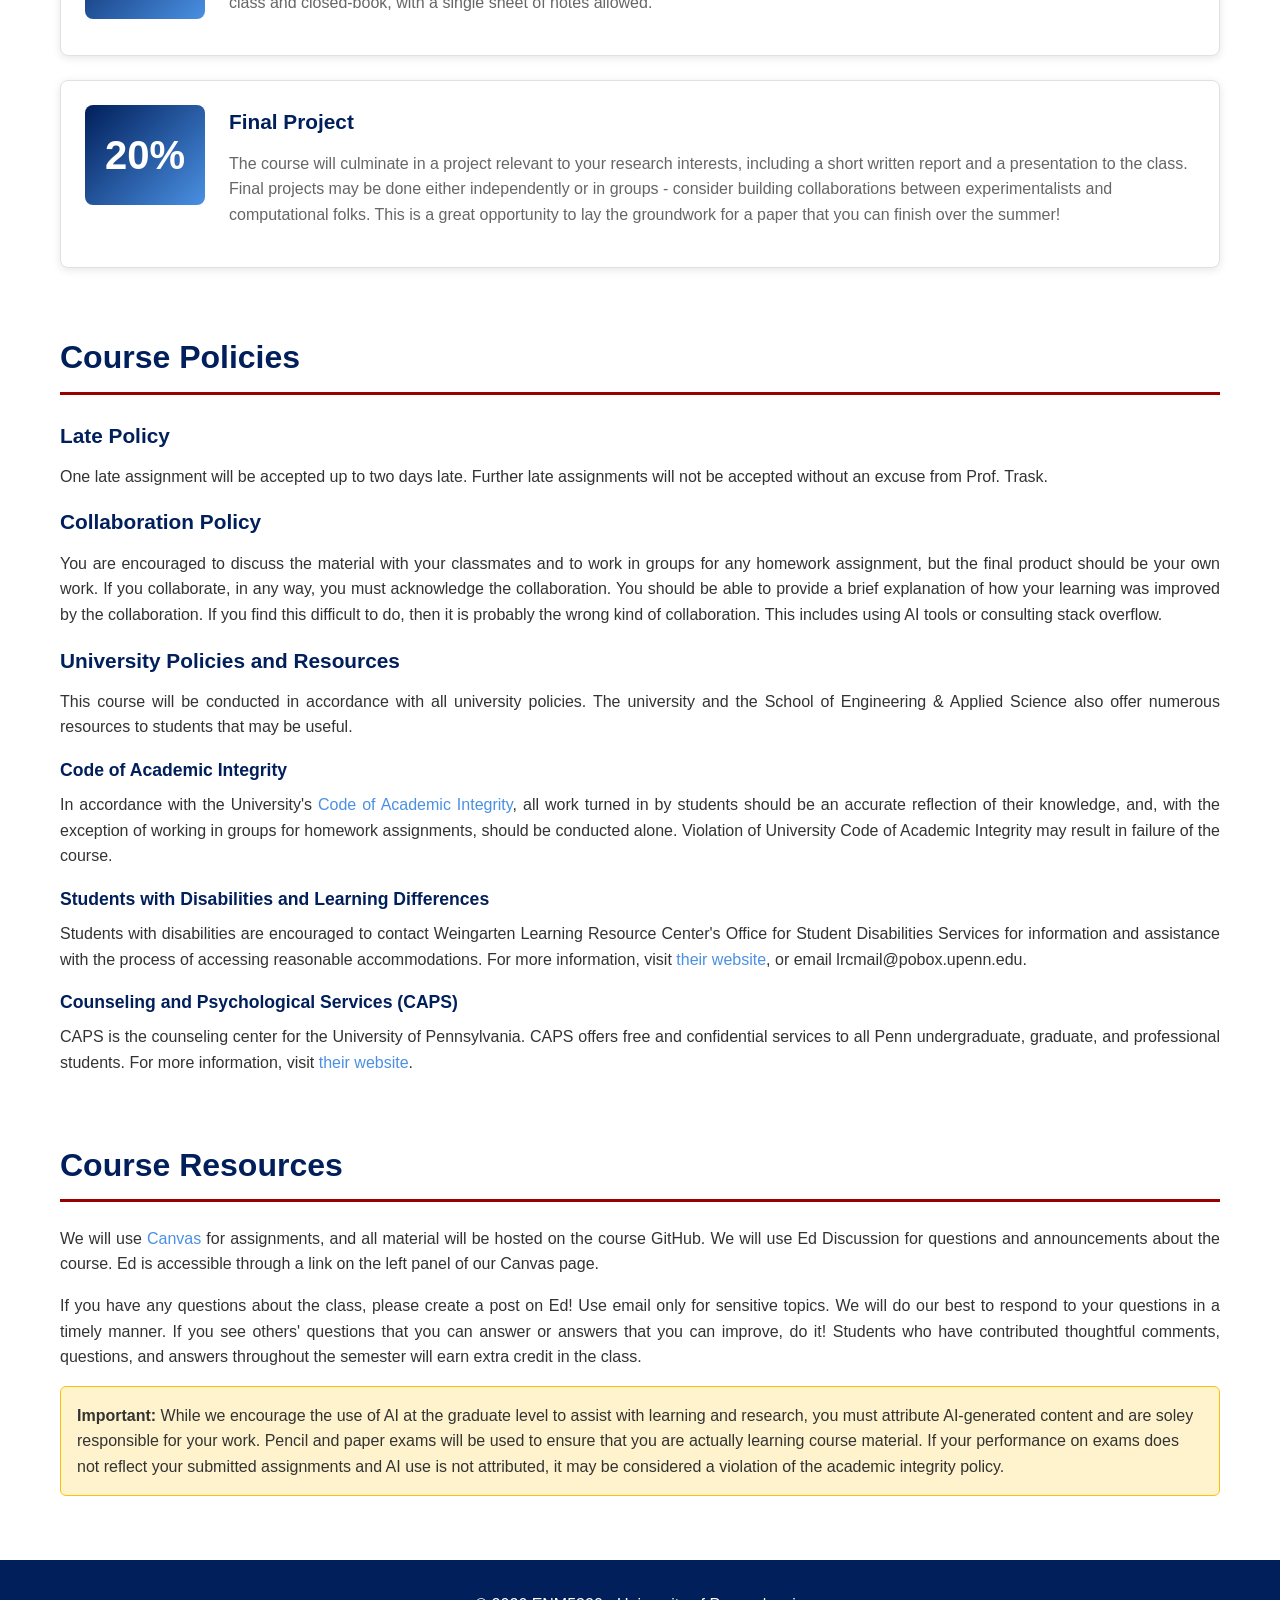
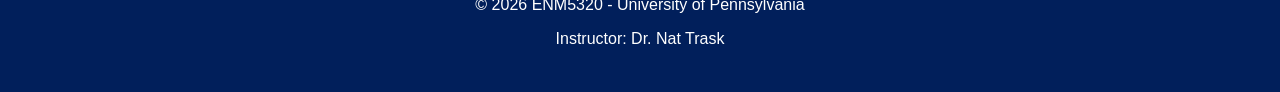
==== commit 372bcd6f: "Merge branch 'natrask:main' into main" ====
--- a/index.html
+++ b/index.html
@@ -147,7 +147,7 @@
                 <div class="lecture-item">
                     <div class="lecture-date">Feb 4</div>
                     <div class="lecture-content">
-                        <h3>Exercise Session</h3>
+                        <h3>Lecture 5: Exercise Session</h3>
                         <p>In-class exercises.</p>
                         <ul class="resources">
                             <li><a href="https://colab.research.google.com/github/natrask/ENM5320-2026/blob/main/NewMaterial/Exercise_Feb04/inclass.ipynb" target="_blank">In-class Exercise (Open in Colab)</a></li>
@@ -160,7 +160,7 @@
                 <div class="lecture-item">
                     <div class="lecture-date">Feb 9</div>
                     <div class="lecture-content">
-                        <h3>Lecture 5: Numerical Stabilization and Polynomial Reproduction</h3>
+                        <h3>Lecture 6: Numerical Stabilization and Polynomial Reproduction</h3>
                         <p>Artificial viscosity, Lax-Friedrichs, Lax-Wendroff, implicit schemes, polynomial reproduction.</p>
                         <ul class="resources">
                             <li><a href="NewMaterial/Lecture05_Feb09/Lecture_5.html">Lecture Notes</a></li>
@@ -172,7 +172,7 @@
                 <div class="lecture-item">
                     <div class="lecture-date">Feb 11</div>
                     <div class="lecture-content">
-                        <h3>Lecture 6: Constrained Optimization and Polynomial Reproduction</h3>
+                        <h3>Lecture 7: Constrained Optimization and Polynomial Reproduction</h3>
                         <p>Lagrange multipliers, Schur complement, moving least squares, learning stencils.</p>
                         <ul class="resources">
                             <li><a href="NewMaterial/Lecture06_Feb11/Lecture_6.html">Lecture Notes</a></li>
@@ -184,7 +184,7 @@
                 <div class="lecture-item">
                     <div class="lecture-date">Feb 16</div>
                     <div class="lecture-content">
-                        <h3>Lecture 7: Hamiltonian Dynamics and Energy-Conserving Integrators</h3>
+                        <h3>Lecture 8: Hamiltonian Dynamics and Energy-Conserving Integrators</h3>
                         <p>Canonical Hamiltonians, symplectic structure, Liouville theorem, discrete gradient method.</p>
                         <ul class="resources">
                             <li><a href="NewMaterial/Lecture07_Feb16/Lecture_7.html">Lecture Notes</a></li>
@@ -199,7 +199,7 @@
                 <div class="lecture-item">
                     <div class="lecture-date">Feb 18</div>
                     <div class="lecture-content">
-                        <h3>Hackathon Day</h3>
+                        <h3>Lecture 9: Hackathon Day</h3>
                         <p> Develop linear stencil for Kelvin-Helmholtz problem.</p>
                         <ul class="resources">
                             <li><a href="NewMaterial/fullNonlinearSolve/inclass.ipynb">Jupyter notebook</a></li>
@@ -217,7 +217,7 @@
                 <div class="lecture-item">
                     <div class="lecture-date">Feb 25</div>
                     <div class="lecture-content">
-                        <h3>Hackathon Day</h3>
+                        <h3>Lecture 10: Hackathon Day</h3>
                         <p> Develop nonlinear stencil for Kelvin-Helmholtz problem.</p>
                         <ul class="resources">
                             <li><a href="NewMaterial/fullNonlinearSolve/inclass_nonlinearStencil_class_version.ipynb">Jupyter notebook</a></li>
@@ -229,7 +229,7 @@
                 <div class="lecture-item">
                     <div class="lecture-date">Mar 2</div>
                     <div class="lecture-content">
-                        <h3>Lecture 8: Lagrangian Mechanics and Noether's Theorem</h3>
+                        <h3>Lecture 11: Lagrangian Mechanics and Noether's Theorem</h3>
                         <p>Functional derivatives, Euler-Lagrange equations, principle of least action, Noether's theorem.</p>
                         <ul class="resources">
                             <li><a href="NewMaterial/Lecture08_Mar02/Lecture_8.html">Lecture Notes</a></li>
@@ -241,7 +241,7 @@
                 <div class="lecture-item">
                     <div class="lecture-date">Mar 4</div>
                     <div class="lecture-content">
-                        <h3>Lecture 9: Spatial Discretization via Discrete Action Principle</h3>
+                        <h3>Lecture 12: Spatial Discretization via Discrete Action Principle</h3>
                         <p>Discrete Lagrangian, shift operators, Noether constraints, stencil classification.</p>
                         <ul class="resources">
                             <li><a href="NewMaterial/Lecture09_Mar04/Lecture_9.html">Lecture Notes</a></li>
@@ -261,7 +261,7 @@
                 <div class="lecture-item">
                     <div class="lecture-date">Mar 16</div>
                     <div class="lecture-content">
-                        <h3>Lecture 12: Introduction to Finite Element Methods</h3>
+                        <h3>Lecture 13: Introduction to Finite Element Methods</h3>
                         <p>Weak formulation, Galerkin method, stiffness matrices, Gaussian quadrature.</p>
                         <ul class="resources">
                             <li><a href="NewMaterial/Lecture12_Mar16/Lecture_12.html">Lecture Notes</a></li>
@@ -274,7 +274,7 @@
                 <div class="lecture-item">
                     <div class="lecture-date">Mar 18</div>
                     <div class="lecture-content">
-                        <h3>Lecture 13: Quasi-Optimality and Lax-Milgram Theory</h3>
+                        <h3>Lecture 14: Quasi-Optimality and Lax-Milgram Theory</h3>
                         <p>Error estimation, duality argument, interpolation theory, Lax-Milgram theorem.</p>
                         <ul class="resources">
                             <li><a href="NewMaterial/Lecture13_Mar18/Lecture_13.html">Lecture Notes</a></li>
@@ -286,7 +286,7 @@
                 <div class="lecture-item">
                     <div class="lecture-date">Mar 23</div>
                     <div class="lecture-content">
-                        <h3>Hackathon Day</h3>
+                        <h3>Lecture 15: Hackathon Day</h3>
                         <p>2D FEM using scikit-FEM, physics-informed neural networks, and starting HW4.</p>
                         <ul class="resources">
                             <li><a href="https://colab.research.google.com/github/natrask/ENM5320-2026/blob/main/scikitFEM_tut/FEM_Hackathon_Poisson2D.ipynb" target="_blank">FEM Hackathon Notebook (Open in Colab)</a></li>
@@ -299,7 +299,7 @@
                 <div class="lecture-item">
                     <div class="lecture-date">Mar 25</div>
                     <div class="lecture-content">
-                        <h3>Lecture 14: Applications of Lax-Milgram and Mixed FEM</h3>
+                        <h3>Lecture 16: Applications of Lax-Milgram and Mixed FEM</h3>
                         <p>Biharmonic, reaction-diffusion, elasticity equations, locking, inf-sup condition.</p>
                         <ul class="resources">
                             <li><a href="NewMaterial/Lecture14_Mar25/Lecture_14.html">Lecture Notes</a></li>
@@ -311,14 +311,14 @@
                 <div class="lecture-item">
                     <div class="lecture-date">Mar 30</div>
                     <div class="lecture-content">
-                        <h3>Guest Lecture - Industry Agentic AI</h3>
+                        <h3>Lecture 17: Guest Lecture - Industry Agentic AI</h3>
                     </div>
                 </div>
 
                 <div class="lecture-item">
                     <div class="lecture-date">Apr 1</div>
                     <div class="lecture-content">
-                        <h3>Lecture 15: Conservation Laws and De Rham Complexes</h3>
+                        <h3>Lecture 18: Conservation Laws and De Rham Complexes</h3>
                         <p>Saddle-point problems, inf-sup stability, de Rham complex, Whitney forms.</p>
                         <ul class="resources">
                             <li><a href="NewMaterial/Lecture15_Mar30/replacement_lecture_4_1_26.pdf" target="_blank">Lecture Notes (PDF)</a></li>
@@ -330,16 +330,12 @@
                 <div class="lecture-item">
                     <div class="lecture-date">Apr 6</div>
                     <div class="lecture-content">
-                        <h3>Lecture 10: Multi-Stage Time Integration and Symplectic Methods</h3>
-                        <p>Runge-Kutta schemes, Butcher tableaux, symplectic integrators, stability analysis.</p>
-                        <ul class="resources">
-                            <li><a href="NewMaterial/Lecture10_Apr01/Lecture_10.html">Lecture Notes</a></li>
-                            <li><a href="2025_lecturenotes/Lecture_10.pdf">Handwritten Lecture Notes</a></li>
-                            <li><a href="NewMaterial/whitney_tut/april_4_6_lecture_datadrivenwhitneys.pdf" target="_blank">Data-Driven Whitney Forms (PDF)</a></li>
-                            <li><a href="NewMaterial/finalproject.html">Final Project</a></li>
-                            <li><a href="NewMaterial/fullNonlinearSolve/inclass.ipynb">Linear Stencil Ex.</a></li>
-                            <li><a href="NewMaterial/fullNonlinearSolve/nonlinear.ipynb">Nonlinear Stencil Ex.</a></li>
-                            <li><a href="NewMaterial/fullNonlinearSolve/nonlinear_optimized.ipynb">Optimized Nonlinear Stencil Ex.</a></li>
+                        <h3>Lecture 19: Hackathon - Data-driven Whitney forms</h3>
+                        <p>Partition-of-unity construction, connections to graph laplacian.</p>
+                        <ul class="resources">
+                            <li><a href="NewMaterial/whitney_tut/april_4_6_lecture_datadrivenwhitneys.pdf" target="_blank">Lecture Notes (PDF)</a></li>
+                            <li><a href="https://natrask.github.io/ENM5320-2026/NewMaterial/whitney_tut/hw5.html" target="_blank">Homework 5 (due 4/13)</a></li>
+                            <li><a href="https://colab.research.google.com/github/natrask/ENM5320-2026/blob/main/NewMaterial/whitney_tut/DataDriven_Whitney_Forms.ipynb" target="_blank">Hackathon Code (Open in Colab)</a></li>
                         </ul>
                     </div>
                 </div>
@@ -348,10 +344,12 @@
                 <div class="lecture-item">
                     <div class="lecture-date">Apr 8</div>
                     <div class="lecture-content">
-                        <h3>Lecture 11: Graph Exterior Calculus</h3>
+                        <h3>Lecture 20: Graph Exterior Calculus</h3>
                         <p>Combinatorial Hodge theory, graph Laplacians, discrete coercivity.</p>
                         <ul class="resources">
                             <li><a href="NewMaterial/graphNotes.pdf" target="_blank" class="btn">Handwritten Notes</a></li>
+                            <li><a href="https://colab.research.google.com/github/natrask/ENM5320-2026/blob/main/NewMaterial/graph_tut/Graph_Hackathon.ipynb" target="_blank" class="btn">Hackathon</a></li>
+                            <li><a href="https://colab.research.google.com/github/natrask/ENM5320-2026/blob/main/NewMaterial/graph_tut/Graph_Hackathon_SOLUTION.ipynb" target="_blank" class="btn">Hackathon Solution</a></li>
                         </ul>
                     </div>
                 </div>
@@ -359,11 +357,12 @@
                 <div class="lecture-item">
                     <div class="lecture-date">Apr 13</div>
                     <div class="lecture-content">
-                        <h3>Lecture 12: Stochastic Differential Equations and Probabilistic Learning</h3>
-                        <p>Wiener process, SDEs, Euler-Maruyama, MLE/NLL, metriplectic formalism.</p>
+                        <h3>Lecture 21: Modern attention architectures and neural differential equations</h3>
+                        <p>Cross-attention, drop-out, SOAP, multi-stage schemes and learnable dynamics.</p>
                         <ul class="resources">
                             <li><a href="NewMaterial/Lecture11_Apr06/Lecture_11.html">Lecture Notes</a></li>
                             <li><a href="2025_lecturenotes/Lecture_11.pdf">Handwritten Lecture Notes</a></li>
+                            <li><a href="https://canvas.upenn.edu/courses/1912564/assignments/14574310" target="_blank">Homework 6</a></li>
                         </ul>
                     </div>
                 </div>
@@ -371,11 +370,11 @@
                 <div class="lecture-item">
                     <div class="lecture-date">Apr 15</div>
                     <div class="lecture-content">
-                        <h3>Lecture 17: Graph Calculus and Spectral Graph Theory</h3>
-                        <p>Exterior calculus, graph Laplacian, spectral properties, Fiedler eigenvalue.</p>
+                        <h3>Lecture 22: Stochastic processes and statistical physics</h3>
+                        <p>Wiener processes, Markov processes, metriplectic dynamics.</p>
                         <ul class="resources">
                             <li><a href="NewMaterial/Lecture16_Apr08/Lecture_16.html">Lecture Notes</a></li>
-                            <li><a href="2025_lecturenotes/Lecture_16.pdf">Handwritten Lecture Notes</a></li>
+                            <li><a href="2025_lecturenotes/Lecture_11.pdf">Handwritten Lecture Notes</a></li>
                         </ul>
                     </div>
                 </div>
@@ -383,11 +382,12 @@
                 <div class="lecture-item">
                     <div class="lecture-date">Apr 20</div>
                     <div class="lecture-content">
-                        <h3>Lecture 18: Helmholtz-Hodge Decomposition and Graph Calculus</h3>
-                        <p>Exact sequences, Hodge decomposition, Chorin projection, causal inference.</p>
+                        <h3>Lecture 23: Generative AI</h3>
+                        <p>Variational inference, VAEs, denoising diffusion.</p>
                         <ul class="resources">
                             <li><a href="NewMaterial/Lecture17_Apr13/Lecture_17.html">Lecture Notes</a></li>
-                            <li><a href="2025_lecturenotes/Lecture_17.pdf">Handwritten Lecture Notes</a></li>
+                            <li><a href="2025_lecturenotes/Lecture_19.pdf">Old notes 1</a></li>
+                            <li><a href="2025_lecturenotes/Lecture_20.pdf">Old notes 2</a></li>
                         </ul>
                     </div>
                 </div>
@@ -395,8 +395,8 @@
                 <div class="lecture-item">
                     <div class="lecture-date">Apr 22</div>
                     <div class="lecture-content">
-                        <h3>Lecture 19: Attention Mechanisms and Physics-Inspired Architectures</h3>
-                        <p>Multi-head attention, GATs, over-squashing, GRAND, Hamiltonian neural networks.</p>
+                        <h3>Lecture 24: Agentic AI</h3>
+                        <p>TBD</p>
                         <ul class="resources">
                             <li><a href="NewMaterial/Lecture18_Apr15/Lecture_18.html">Lecture Notes</a></li>
                             <li><a href="2025_lecturenotes/Lecture_18.pdf">Handwritten Lecture Notes</a></li>
@@ -407,24 +407,16 @@
                 <div class="lecture-item">
                     <div class="lecture-date">Apr 27</div>
                     <div class="lecture-content">
-                        <h3>Lecture 20: Variational Inference and Variational Autoencoders</h3>
-                        <p>ELBO, KL divergence, VAEs, reparameterization trick, mixture/product of experts.</p>
-                        <ul class="resources">
-                            <li><a href="NewMaterial/Lecture19_Apr20/Lecture_19.html">Lecture Notes</a></li>
-                            <li><a href="2025_lecturenotes/Lecture_19.pdf">Handwritten Lecture Notes</a></li>
-                        </ul>
+                        <h3>Lecture 25: Work on final projects</h3>
+                        <p>Come to Lecture with questions or set up extra OH with Prof. Trask</p>
                     </div>
                 </div>
 
                 <div class="lecture-item">
                     <div class="lecture-date">Apr 29</div>
                     <div class="lecture-content">
-                        <h3>Lecture 21: Denoising Diffusion Probabilistic Models</h3>
-                        <p>Forward/reverse processes, score matching, DDPM architecture, sampling strategies.</p>
-                        <ul class="resources">
-                            <li><a href="NewMaterial/Lecture20_Apr22/Lecture_20.html">Lecture Notes</a></li>
-                            <li><a href="2025_lecturenotes/Lecture_20.pdf">Handwritten Lecture Notes</a></li>
-                        </ul>
+                        <h3>Lecture 26: Final presentations</h3>
+                        <p>5 minute firm presentation on progress, final report Due 5/12</p>
                     </div>
                 </div>
                 <!-- 
--- a/styles.css
+++ b/styles.css
@@ -225,25 +225,16 @@
 }
 
 .resources li {
-    background: var(--light-bg);
-    padding: 0.4rem 0.8rem;
+    background: none;
+    padding: 0;
     border-radius: 4px;
     font-size: 0.9rem;
-    border: 1px solid var(--border-color);
+    border: none;
 }
 
 .resources a {
-    color: var(--primary-color);
-    font-weight: 500;
-}
-
-.resources a:hover {
-    color: var(--secondary-color);
-}
-
-.resources a.btn {
     display: inline-block;
-    background: var(--secondary-color);
+    background: #6c757d;
     color: #fff;
     padding: 0.3rem 0.8rem;
     border-radius: 4px;
@@ -251,8 +242,8 @@
     font-weight: 600;
 }
 
-.resources a.btn:hover {
-    background: var(--primary-color);
+.resources a:hover {
+    background: var(--secondary-color);
     color: #fff;
 }
 
